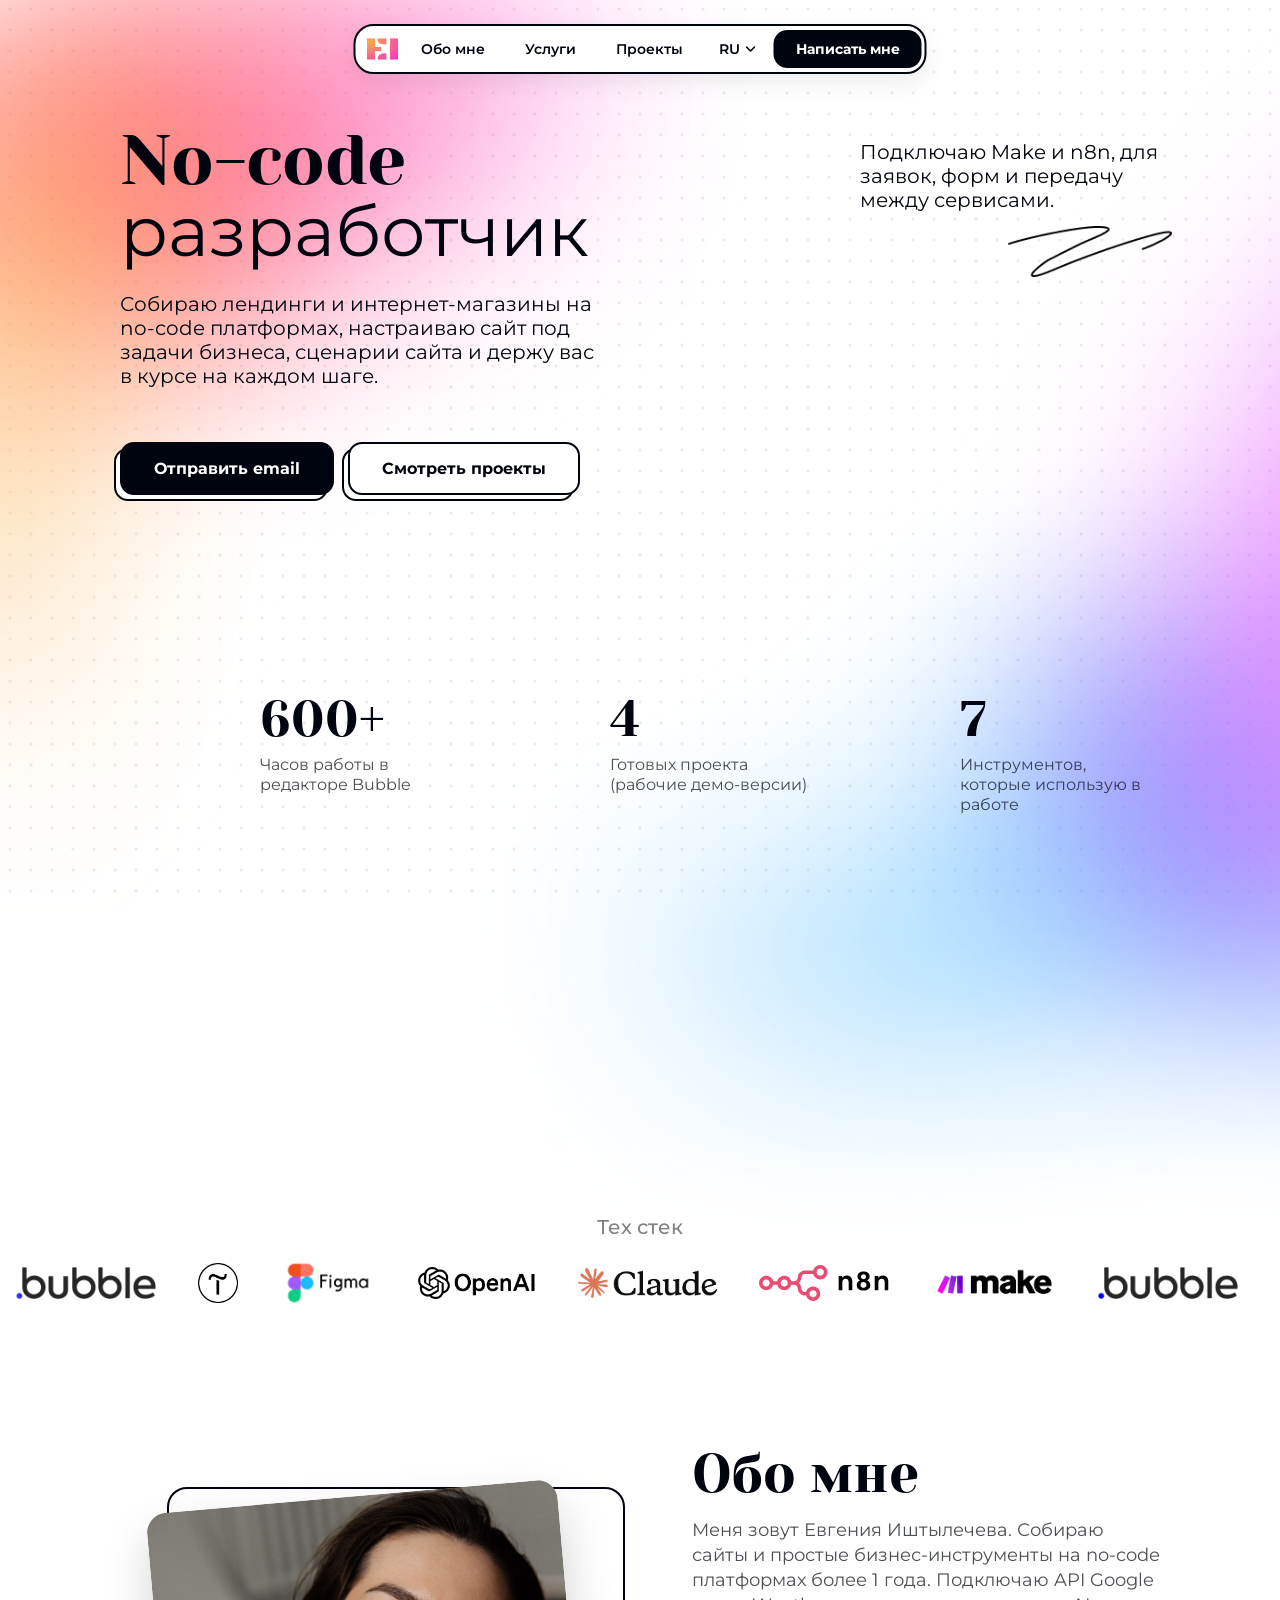
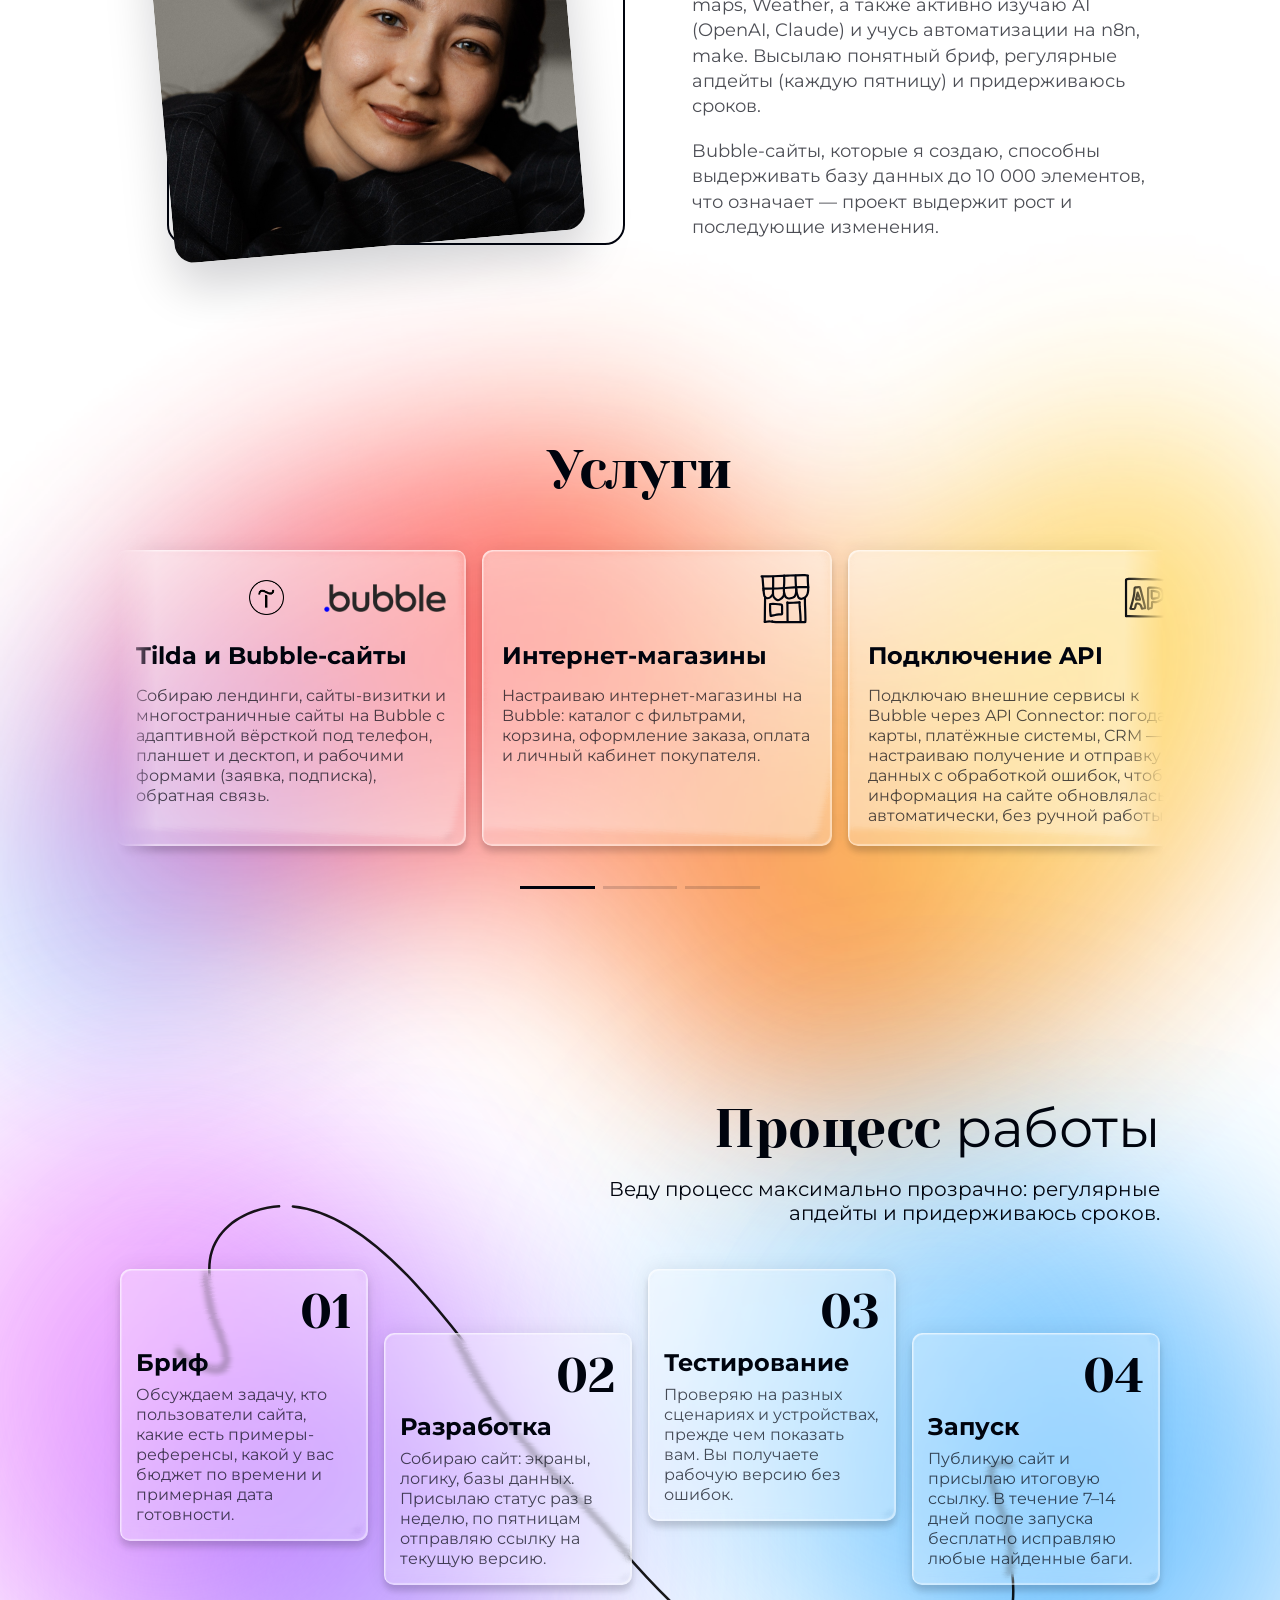
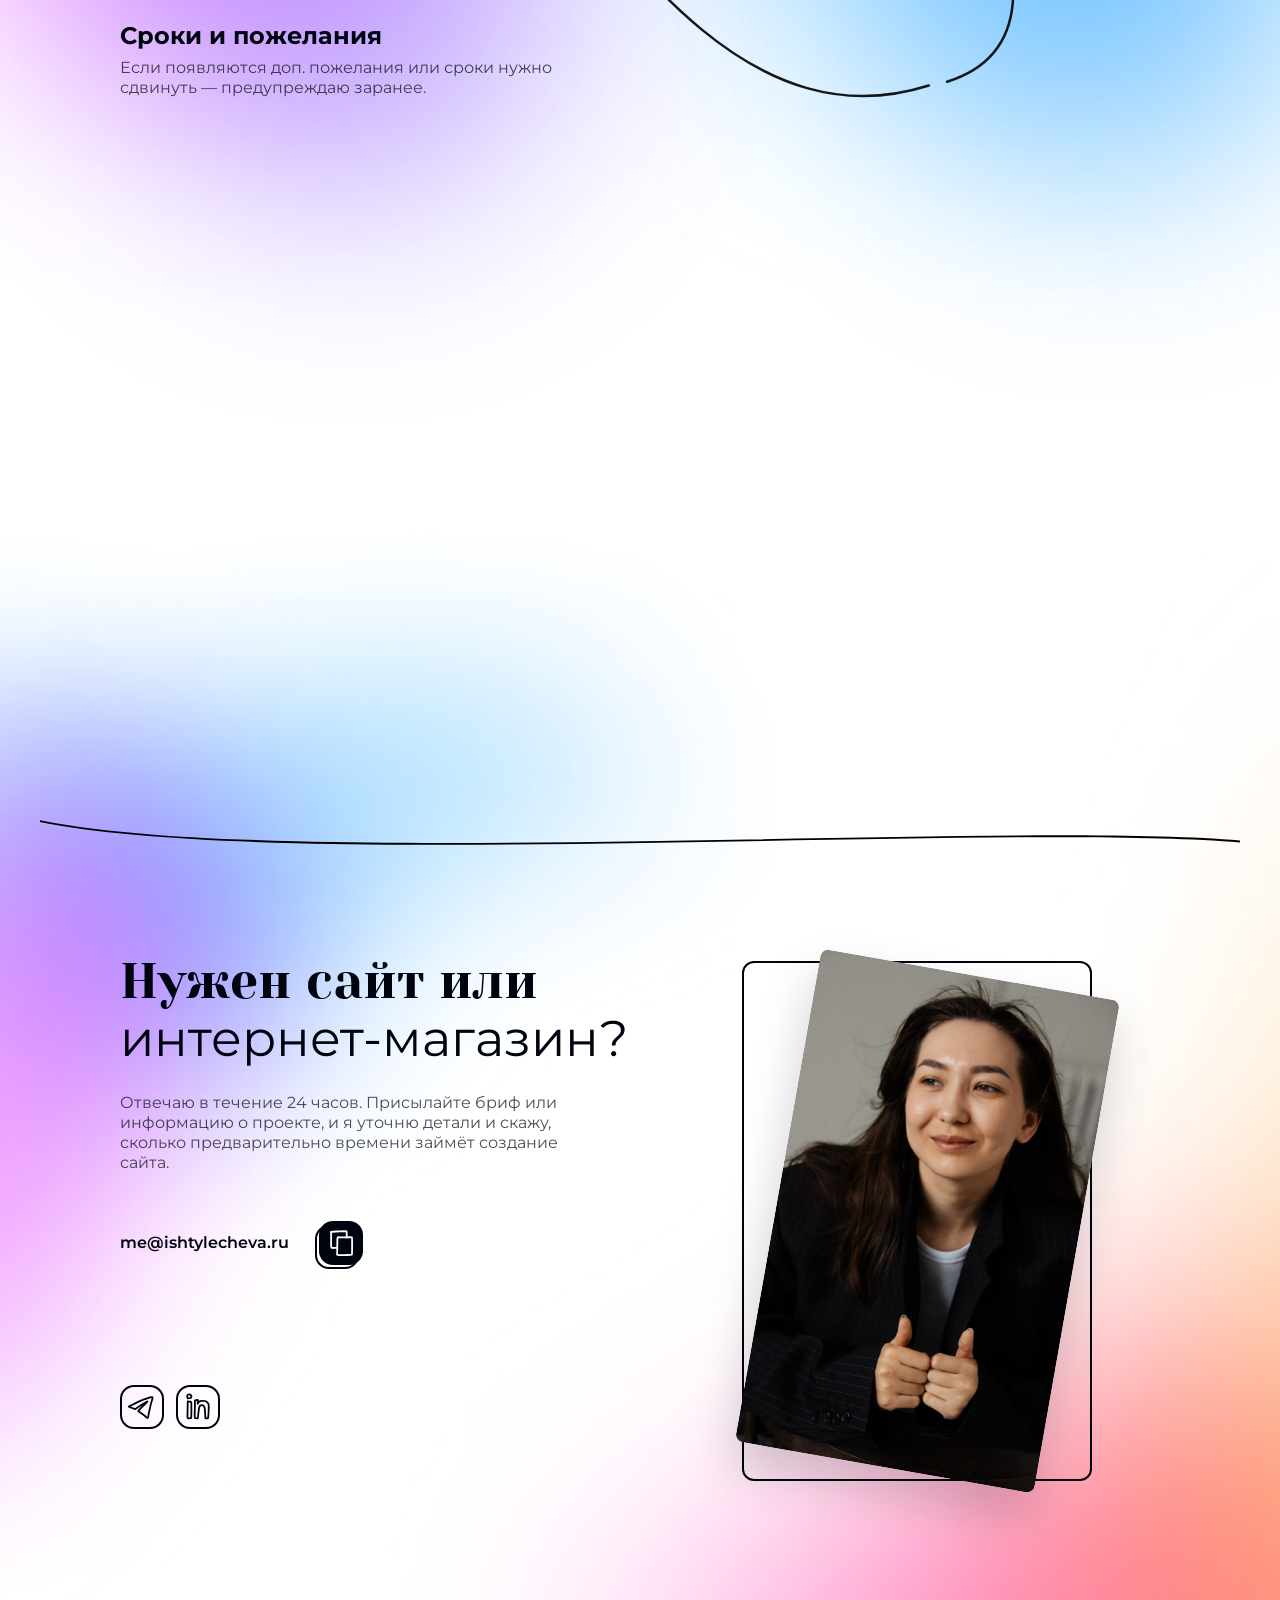
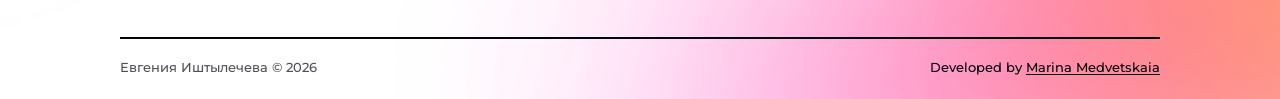
==== index.html @ 2e86b534 "Initial commit: no-code developer portfolio site Three-page static portfolio (RU/EN toggle) with pro" ====
<!DOCTYPE html>
<html lang="ru">
<head>
<meta charset="UTF-8">
<meta name="viewport" content="width=device-width, initial-scale=1.0">
<title>No-code Developer — Портфолио</title>
<link rel="preconnect" href="https://fonts.googleapis.com">
<link rel="preconnect" href="https://fonts.gstatic.com" crossorigin>
<link href="https://fonts.googleapis.com/css2?family=Yeseva+One&family=Montserrat:wght@400;500;600;700;800&display=swap" rel="stylesheet">
<link rel="icon" href="assets/favicon/favicon.ico" sizes="any">
<link rel="icon" type="image/png" sizes="32x32" href="assets/favicon/favicon-32x32.png">
<link rel="icon" type="image/png" sizes="16x16" href="assets/favicon/favicon-16x16.png">
<link rel="apple-touch-icon" href="assets/favicon/apple-touch-icon.png">
<link rel="manifest" href="assets/favicon/site.webmanifest">
<link rel="stylesheet" href="css/style.css?v=69">
</head>
<body>

<svg style="display:none" aria-hidden="true">
  <filter id="glass-distortion" x="0%" y="0%" width="100%" height="100%" filterUnits="objectBoundingBox">
    <feTurbulence type="fractalNoise" baseFrequency="0.001 0.005" numOctaves="1" seed="17" result="turbulence"/>
    <feComponentTransfer in="turbulence" result="mapped">
      <feFuncR type="gamma" amplitude="1" exponent="10" offset="0.5"/>
      <feFuncG type="gamma" amplitude="0" exponent="1" offset="0"/>
      <feFuncB type="gamma" amplitude="0" exponent="1" offset="0.5"/>
    </feComponentTransfer>
    <feGaussianBlur in="turbulence" stdDeviation="3" result="softMap"/>
    <feSpecularLighting in="softMap" surfaceScale="5" specularConstant="1" specularExponent="100" lighting-color="white" result="specLight">
      <fePointLight x="-200" y="-200" z="300"/>
    </feSpecularLighting>
    <feComposite in="specLight" operator="arithmetic" k1="0" k2="1" k3="1" k4="0" result="litImage"/>
    <feDisplacementMap in="SourceGraphic" in2="softMap" scale="100" xChannelSelector="R" yChannelSelector="G"/>
  </filter>
</svg>

<div class="site-dots" aria-hidden="true"></div>

<header class="site-header">
  <nav class="site-header__inner">
    <a href="index.html" class="site-header__logo" aria-label="На главную"></a>
    <a href="#about" class="site-header__link" data-en="About">Обо мне</a>
    <a href="#services" class="site-header__link" data-en="Services">Услуги</a>
    <a href="#cases" class="site-header__link" data-en="Projects">Проекты</a>
    <div class="site-header__lang">
      <button type="button" class="site-header__lang-btn" id="langToggle" aria-haspopup="true" aria-expanded="false">
        <span id="langCode">RU</span>
        <svg class="site-header__lang-arrow" width="10" height="6" viewBox="0 0 10 6" fill="none" xmlns="http://www.w3.org/2000/svg" aria-hidden="true">
          <path d="M1 1L5 5L9 1" stroke="currentColor" stroke-width="1.6" stroke-linecap="round" stroke-linejoin="round"/>
        </svg>
      </button>
      <div class="site-header__lang-menu" id="langMenu">
        <button type="button" class="site-header__lang-option is-active" data-lang="ru" data-code="RU">Русский</button>
        <button type="button" class="site-header__lang-option" data-lang="en" data-code="EN">English</button>
      </div>
    </div>
    <a href="#contacts" class="site-header__cta js-scroll-center" data-en="Contact Me">Написать мне</a>
  </nav>
</header>

<button type="button" class="mobile-menu-toggle" id="mobileMenuToggle" aria-label="Открыть меню" aria-expanded="false" aria-controls="mobileMenu">
  <span class="mobile-menu-toggle__icon" aria-hidden="true">
    <img src="assets/decor/icon-menu.svg" alt="" class="mobile-menu-toggle__icon-img mobile-menu-toggle__icon-img--menu">
    <img src="assets/decor/icon-close.svg" alt="" class="mobile-menu-toggle__icon-img mobile-menu-toggle__icon-img--close">
  </span>
</button>

<div class="mobile-menu" id="mobileMenu" aria-hidden="true">
  <div class="mobile-menu__inner">
    <a href="index.html" class="mobile-menu__logo" aria-label="На главную"></a>
    <nav class="mobile-menu__nav">
      <a href="#about" class="mobile-menu__link" data-en="About">Обо мне</a>
      <a href="#services" class="mobile-menu__link" data-en="Services">Услуги</a>
      <a href="#cases" class="mobile-menu__link" data-en="Projects">Проекты</a>
      <div class="mobile-menu__card">
        <div class="mobile-menu__card-bg" aria-hidden="true">
          <img src="assets/decor/gradient-hero-1.png" class="mobile-menu__card-gradient mobile-menu__card-gradient--top" alt="">
          <img src="assets/decor/gradient-hero-2.png" class="mobile-menu__card-gradient mobile-menu__card-gradient--bottom" alt="">
        </div>
        <p class="mobile-menu__card-title" data-en-html="Need a website?&lt;br&gt;&lt;span class='mobile-menu__card-title-accent'&gt;Write to me&lt;/span&gt;">Нужен сайт<br><span class="mobile-menu__card-title-accent">Напишите мне</span></p>
        <div class="mobile-menu__email-row">
          <a href="mailto:me@ishtylecheva.ru" class="cta__email-link">me@ishtylecheva.ru</a>
          <span class="copy3d">
            <button type="button" class="cta__copy-btn copy3d__btn" aria-label="Скопировать email" data-copy="me@ishtylecheva.ru">
              <span class="copy3d__back" aria-hidden="true"></span>
              <span class="copy3d__front">
                <svg class="copy3d__icon copy3d__icon--copy" width="30" height="30" viewBox="0 0 100 100" fill="none" xmlns="http://www.w3.org/2000/svg">
                  <path d="M41.499 31.2838C41.499 31.2756 41.499 31.2674 45.532 31.2591C49.5649 31.2507 57.6308 31.2425 64.5588 31.1558C71.4867 31.0691 77.0323 30.9041 80.2408 30.8867C85.2582 30.8595 86.2188 31.2352 86.606 31.3747C86.8009 31.445 86.9241 31.6597 86.9758 40.1591C87.0276 48.6585 86.9866 65.4733 86.9425 74.3123C86.8984 83.1514 86.8524 83.5052 86.7932 83.8944C86.5325 85.6102 86.2346 87.4548 86.1028 88.8065C86.0562 89.2848 85.7817 89.2955 81.5253 89.4634C77.2688 89.6312 68.9698 89.9442 62.6663 90.201C56.3629 90.4578 52.3064 90.6489 49.5526 90.6702C45.4686 90.7017 42.9947 90.278 41.067 90.0767C38.8379 89.844 37.8527 89.4089 37.396 89.2191C37.1825 89.1304 37.056 88.9533 37.0134 88.7111C36.9707 88.4688 37.0285 88.1402 37.2087 79.3329C37.3889 70.5256 37.6898 53.2496 37.873 44.2212C38.0563 35.1929 38.1128 34.9357 38.2114 34.5658C38.6683 32.8514 39.2193 31.7687 40.0701 31.1685C40.3372 31.0445 40.6265 30.9453 40.8776 30.866C41.1287 30.7866 41.3329 30.7301 41.5432 30.6719" stroke="currentColor" stroke-width="6" stroke-linecap="round" stroke-linejoin="round"/>
                  <path d="M68.9619 31.4095C68.9619 31.3949 68.9619 31.3803 68.9752 28.3157C68.9885 25.251 69.015 19.1367 68.989 15.7677C68.9596 11.959 68.7729 11.2705 68.591 10.8635C68.4985 10.6564 68.1628 10.6023 61.2946 10.775C54.4264 10.9476 40.9738 11.3881 33.3131 11.7379C25.6524 12.0878 24.1912 12.3337 22.8088 12.5249C18.0928 13.1773 16.2768 13.3919 16.0481 13.4509C15.8044 13.5138 16.5497 14.0997 16.8558 15.1847C17.0619 15.9152 17.2445 17.0429 17.2425 23.8708C17.2405 30.6988 17.0161 43.2009 16.9764 50.2848C16.9368 57.3688 17.0888 58.6556 17.2256 60.2315C17.5204 63.6298 17.6888 65.6925 18.0751 65.9629C18.7312 66.4222 20.6201 66.2582 23.6403 66.5668C25.4254 66.7493 27.7488 66.6731 30.0544 66.4983C32.3601 66.3236 34.5842 65.973 35.8275 65.7751C37.0708 65.5772 37.266 65.5428 37.467 65.5072" stroke="currentColor" stroke-width="6" stroke-linecap="round" stroke-linejoin="round"/>
                </svg>
                <svg class="copy3d__icon copy3d__icon--check" width="30" height="30" viewBox="0 0 100 100" fill="none" xmlns="http://www.w3.org/2000/svg">
                  <path d="M16.1719 49.6677C16.1719 49.646 16.4997 49.7395 17.9575 50.6841C21.2219 52.7992 24.3247 56.0129 26.8642 58.39C29.008 60.3967 31.5452 62.5879 34.3521 65.4886C37.166 68.3965 39.0213 70.1573 39.6679 70.6216C39.9458 70.8212 40.3242 70.5348 44.3039 65.7073C48.2836 60.8798 55.9049 51.4143 62.2121 44.1616C68.5193 36.9089 73.2814 32.1558 76.5132 28.8443C79.745 25.5329 81.302 23.807 82.7162 21.8091" stroke="currentColor" stroke-width="6" stroke-linecap="round" stroke-linejoin="round"/>
                </svg>
              </span>
            </button>
          </span>
        </div>
      </div>
    </nav>
    <div class="mobile-menu__lang">
      <button type="button" class="mobile-menu__lang-btn is-active" data-lang="ru" data-code="RU">RU</button>
      <button type="button" class="mobile-menu__lang-btn" data-lang="en" data-code="EN">EN</button>
    </div>
  </div>
</div>

<main>

<section class="hero">
  <div class="hero__blobs" aria-hidden="true">
    <img src="assets/decor/gradient-hero-2.png" class="hero__gradient hero__gradient--bl" alt="">
    <img src="assets/decor/gradient-hero-1.png" class="hero__gradient hero__gradient--br" alt="">
  </div>

  <div class="hero__inner">
    <div class="hero__row">

      <div class="hero__main">
        <h1 class="hero__title reveal" style="--d:0s" data-en-html="No-code &lt;span class='hero__title-accent'&gt;developer&lt;/span&gt;">No-code <span class="hero__title-accent">разработчик</span></h1>

        <p class="hero__subtitle reveal" style="--d:.12s" data-en="I build landing pages and online stores on no-code platforms, tailor the site to your business needs and site logic, and keep you updated every step of the way.">
          Собираю лендинги и интернет-магазины на no-code платформах, настраиваю сайт под задачи бизнеса, сценарии сайта и держу вас в курсе на каждом шаге.
        </p>

        <div class="hero__actions reveal" style="--d:.26s">
          <a href="mailto:me@ishtylecheva.ru" class="btn3d btn3d--primary">
            <span class="btn3d__back"></span>
            <span class="btn3d__front" data-en="Send Email">Отправить email</span>
          </a>
          <a href="#cases" class="btn3d btn3d--outline js-scroll-center">
            <span class="btn3d__back"></span>
            <span class="btn3d__front" data-en="View Projects">Смотреть проекты</span>
          </a>
        </div>
      </div>

      <div class="hero__side reveal" style="--d:.18s">
        <p class="hero__side-text" data-en="I connect Make and n8n for form submissions, requests, and data transfer between services.">Подключаю Make и n8n, для заявок, форм и передачу между сервисами.</p>
        <img src="assets/decor/line-hero.png" class="hero__side-line" alt="" aria-hidden="true">
      </div>

    </div>

    <div class="hero__stats">
      <div class="hero__stat reveal" style="--d:.38s">
        <span class="hero__stat-number">600+</span>
        <span class="hero__stat-label" data-en="Hours worked in the Bubble editor">Часов работы в редакторе Bubble</span>
      </div>
      <div class="hero__stat reveal" style="--d:.46s">
        <span class="hero__stat-number">4</span>
        <span class="hero__stat-label" data-en="Completed projects (working demo versions)">Готовых проекта (рабочие демо-версии)</span>
      </div>
      <div class="hero__stat reveal" style="--d:.54s">
        <span class="hero__stat-number">7</span>
        <span class="hero__stat-label" data-en="Tools I use in my work">Инструментов, которые использую в работе</span>
      </div>
    </div>
  </div>
</section>

<section class="tech-stack">
  <span class="tech-stack__kicker" data-en="Tech Stack">Тех стек</span>
  <div class="about__stack-viewport">
    <div class="about__stack-track">
      <div class="about__stack">
        <span class="stack-chip"><img src="assets/decor/logo-bubble.png" alt="Bubble" class="stack-chip__logo stack-chip__logo--bubble"></span>
        <span class="stack-chip"><img src="assets/decor/logo-tilda.png" alt="Tilda" class="stack-chip__logo stack-chip__logo--square"></span>
        <span class="stack-chip"><img src="assets/decor/logo-figma.png" alt="Figma" class="stack-chip__logo stack-chip__logo--figma"></span>
        <span class="stack-chip"><img src="assets/decor/logo-openai.png" alt="OpenAI" class="stack-chip__logo stack-chip__logo--openai"></span>
        <span class="stack-chip"><img src="assets/decor/logo-claude.png" alt="Claude" class="stack-chip__logo stack-chip__logo--claude"></span>
        <span class="stack-chip stack-chip--dark"><img src="assets/decor/logo-n8n.svg" alt="n8n" class="stack-chip__logo stack-chip__logo--n8n"></span>
        <span class="stack-chip"><img src="assets/decor/logo-make.png" alt="Make" class="stack-chip__logo"></span>
      </div>
      <div class="about__stack" aria-hidden="true">
        <span class="stack-chip"><img src="assets/decor/logo-bubble.png" alt="Bubble" class="stack-chip__logo stack-chip__logo--bubble"></span>
        <span class="stack-chip"><img src="assets/decor/logo-tilda.png" alt="Tilda" class="stack-chip__logo stack-chip__logo--square"></span>
        <span class="stack-chip"><img src="assets/decor/logo-figma.png" alt="Figma" class="stack-chip__logo stack-chip__logo--figma"></span>
        <span class="stack-chip"><img src="assets/decor/logo-openai.png" alt="OpenAI" class="stack-chip__logo stack-chip__logo--openai"></span>
        <span class="stack-chip"><img src="assets/decor/logo-claude.png" alt="Claude" class="stack-chip__logo stack-chip__logo--claude"></span>
        <span class="stack-chip stack-chip--dark"><img src="assets/decor/logo-n8n.svg" alt="n8n" class="stack-chip__logo stack-chip__logo--n8n"></span>
        <span class="stack-chip"><img src="assets/decor/logo-make.png" alt="Make" class="stack-chip__logo"></span>
      </div>
    </div>
  </div>
</section>

<section class="about" id="about">
  <div class="about__inner">
    <div class="about__photo-wrap">
      <div class="about__photo-card reveal" style="--d:0s" aria-hidden="true"></div>
      <div class="about__photo reveal" style="--d:.18s">
        <img src="assets/photos/photo-3.jpg" alt="Евгения Иштылечева">
      </div>
    </div>
    <div class="about__content reveal reveal--rise" style="--d:.12s">
      <h2 class="section-title" data-en="About Me">Обо мне</h2>
      <p class="about__text" data-en="My name is Evgeniya Ishtylecheva. I've been building websites and simple business tools on no-code platforms for over a year. I integrate Google Maps and Weather APIs, and I'm actively learning AI (OpenAI, Claude) and automation with n8n and Make. I send a clear brief, regular weekly updates (every Friday), and stick to deadlines.">
        Меня зовут Евгения Иштылечева. Собираю сайты и простые бизнес-инструменты на no-code платформах более 1 года. Подключаю API Google maps, Weather, а также активно изучаю AI (OpenAI, Claude) и учусь автоматизации на n8n, make. Высылаю понятный бриф, регулярные апдейты (каждую пятницу) и придерживаюсь сроков.
      </p>
      <p class="about__text" data-en="The Bubble sites I build can handle a database of up to 10,000 items, meaning your project can withstand growth and future changes.">
        Bubble-сайты, которые я создаю, способны выдерживать базу данных до 10 000 элементов, что означает — проект выдержит рост и последующие изменения.
      </p>
    </div>
  </div>
</section>

<section class="services" id="services">
  <div class="services__inner">
    <div class="services__bg" aria-hidden="true">
      <img src="assets/decor/gradient-services.png" alt="">
    </div>

    <h2 class="section-title reveal" style="--d:0s" data-en="Services">Услуги</h2>

    <div class="services__carousel">
      <div class="services__grid">
        <article class="service-card reveal" style="--d:0s">
          <div class="service-card__icons">
            <span class="service-card__icon" aria-hidden="true">
              <img src="assets/decor/logo-tilda.png" alt="" class="service-card__icon-img service-card__icon-img--tilda">
            </span>
            <span class="service-card__icon" aria-hidden="true">
              <img src="assets/decor/logo-bubble.png" alt="" class="service-card__icon-img">
            </span>
          </div>
          <h3 class="service-card__title" data-en="Tilda &amp; Bubble Websites">Tilda и Bubble-сайты</h3>
          <p class="service-card__text" data-en="I build landing pages, business card sites, and multi-page websites on Bubble with responsive design for mobile, tablet, and desktop, plus working forms (requests, subscriptions) and feedback.">Собираю лендинги, сайты-визитки и многостраничные сайты на Bubble с адаптивной вёрсткой под телефон, планшет и десктоп, и рабочими формами (заявка, подписка), обратная связь.</p>
        </article>

        <article class="service-card reveal" style="--d:.3s">
          <span class="service-card__icon service-card__icon--solo" aria-hidden="true">
            <svg width="55" height="55" viewBox="0 0 100 100" fill="none" xmlns="http://www.w3.org/2000/svg">
              <path d="M87.1242 50.4795C87.1242 50.4876 87.1242 50.4956 87.1303 52.6806C87.1364 54.8655 87.1486 59.2272 87.2092 62.026C87.2699 64.8247 87.3785 65.9285 87.5566 70.7598C87.7347 75.5911 87.979 84.1165 88.0765 88.7167C88.1828 93.7324 88.0152 94.3721 87.828 94.7022C87.7354 94.8653 87.442 94.848 78.5707 94.8796C69.6994 94.9111 52.2065 94.948 42.4391 94.8528C32.6717 94.7577 31.1601 94.5293 30.2256 94.3742C29.2911 94.2192 28.9796 94.1444 28.6963 94.0567C28.413 93.969 28.1673 93.8707 27.793 93.6657" stroke="currentColor" stroke-width="4" stroke-linecap="round" stroke-linejoin="round"/>
              <path d="M27.7918 93.9277C27.4981 93.9088 26.2722 93.7542 24.1457 93.6313C20.0955 93.3971 18.6126 93.7912 16.2701 94.2684C15.8048 94.3699 15.5705 94.4105 15.2633 94.4398C14.956 94.4692 14.5828 94.4862 14.168 94.4784" stroke="currentColor" stroke-width="4" stroke-linecap="round" stroke-linejoin="round"/>
              <path d="M14.168 94.4783C14.168 94.47 14.168 94.4616 14.239 88.0994C14.31 81.7372 14.452 69.0213 14.553 61.4718C14.6541 53.9224 14.71 51.9247 14.7675 49.8665" stroke="currentColor" stroke-width="4" stroke-linecap="round" stroke-linejoin="round"/>
              <path d="M8.30859 11.7485C8.32749 11.7485 8.34639 11.7485 11.3982 11.7288C14.4501 11.7091 20.5343 11.6696 29.2521 11.3521C37.9699 11.0346 49.1368 10.4402 59.9698 10.0466C70.8027 9.65298 80.9632 9.47819 86.3316 9.36592C91.9684 9.20918 91.3436 10.3134 92.5 10" stroke="currentColor" stroke-width="4" stroke-linecap="round" stroke-linejoin="round"/>
              <path d="M92.2894 10.7441C92.2894 10.7269 92.3078 14.353 92.4697 21.0718C92.544 24.1581 92.8813 26.5782 93.0127 29.1321C93.144 31.686 93.1304 34.2978 93.0661 36.1962C92.9643 39.2038 92.5121 41.335 91.9608 43.269C91.0879 46.3311 90.0884 47.4164 87.8897 49.7284C86.5583 51.1283 84.0295 51.7647 81.5965 52.2487C78.5334 52.858 77.2333 51.6473 76.2336 50.9227C74.8955 49.9527 74.3157 47.7648 73.1132 44.2044C72.6525 42.8406 72.1914 40.8923 71.7957 38.9964C71.4001 37.1005 71.143 35.2973 70.8621 31.1011C70.5812 26.9048 70.2841 20.3701 70.1548 16.5657C70.0256 12.7613 70.0731 11.8851 70.1119 11.3275C70.1507 10.7698 70.1793 10.5573 70.3502 10.4688" stroke="currentColor" stroke-width="4" stroke-linecap="round" stroke-linejoin="round"/>
              <path d="M71.4948 34.7715C71.4948 34.8366 71.4764 36.5012 71.1766 39.9332C70.6433 46.0371 69.2256 46.8154 68.5812 47.7399C67.4836 49.3149 63.502 50.7329 58.824 51.7424C56.3148 52.2838 54.9341 51.1672 52.9975 49.9063C51.7844 49.1163 50.3063 45.7682 49.1513 40.432C48.6746 38.2297 48.899 34.6058 48.9747 31.9089C49.0503 29.2121 49.3012 27.505 49.4347 24.0245C49.5681 20.544 49.5764 15.3418 49.3804 9.98193" stroke="currentColor" stroke-width="4" stroke-linecap="round" stroke-linejoin="round"/>
              <path d="M49.0288 42.0966C49.0271 43.2876 48.8553 46.1829 48.1139 47.5355C46.1037 51.2027 41.8487 53.5732 40.4983 54.2841C39.2583 54.9368 37.7196 54.79 36.1018 54.3453C33.8137 53.7165 31.3383 50.45 30.2683 48.9452C29.0386 47.216 28.9823 43.5046 29.0029 40.1405C29.0126 38.5531 29.2146 37.2128 29.298 33.3189C29.3813 29.4251 29.3894 23.0193 29.3842 19.1748C29.3791 15.3302 29.3604 14.2409 29.3254 13.5758C29.2904 12.9107 29.2396 12.7029 29.0566 12.2117" stroke="currentColor" stroke-width="4" stroke-linecap="round" stroke-linejoin="round"/>
              <path d="M28.6975 43.7252C28.6631 43.9858 26.918 46.7157 24.5543 49.3194C22.9311 51.1073 19.5243 51.4795 17.9282 51.2506C16.0242 50.9774 14.7184 49.1119 13.7014 47.773C13.3637 47.1084 13.0888 46.089 12.7331 43.8458C12.5266 42.3065 12.2673 39.9531 11.9219 37.0156" stroke="currentColor" stroke-width="4" stroke-linecap="round" stroke-linejoin="round"/>
              <path d="M11.9216 37.0157C11.9086 36.2636 11.5269 31.8894 11.1173 27.0618C10.9042 24.5509 10.6013 19.935 10.4003 17.3968C10.1435 14.5354 10.0081 13.9026 9.86104 13.3398C9.79178 13.0768 9.73343 12.8598 9.62109 12.5259" stroke="currentColor" stroke-width="4" stroke-linecap="round" stroke-linejoin="round"/>
              <path d="M11.4928 33.8698C11.4855 33.8698 11.4783 33.8698 16.0915 33.8824C20.7046 33.8951 29.9384 33.9203 37.304 33.6559C44.6697 33.3915 49.8875 32.8365 56.5731 32.3156C63.2586 31.7946 71.2538 31.3244 77.4914 31.1402C83.729 30.9559 87.9667 31.0718 90.3314 31.1205C92.6961 31.1692 93.0592 31.1472 93.2465 31.0632" stroke="currentColor" stroke-width="4" stroke-linecap="round" stroke-linejoin="round"/>
              <path d="M55.2734 58.7207C55.2734 58.7285 55.2734 58.7363 55.3133 64.087C55.3532 69.4377 55.4329 80.1312 55.4918 85.7874C55.5507 91.4435 55.5862 91.7384 55.6381 92.2857C55.6899 92.833 55.7568 93.6238 55.8831 94.5515" stroke="currentColor" stroke-width="4" stroke-linecap="round" stroke-linejoin="round"/>
              <path d="M55.4062 59.7025C55.4149 59.6939 55.4235 59.6853 57.1839 59.6766C58.9442 59.6678 62.4561 59.6592 66.1169 59.5503C69.7777 59.4414 73.4811 59.2324 77.2966 59.0171" stroke="currentColor" stroke-width="4" stroke-linecap="round" stroke-linejoin="round"/>
              <path d="M77.2969 59.0171C77.2969 59.2172 77.3163 61.3346 77.639 67.184C77.9422 71.019 78.5285 76.6136 78.85 81.4428C79.1715 86.2719 79.2104 90.1662 79.2505 94.1784" stroke="currentColor" stroke-width="4" stroke-linecap="round" stroke-linejoin="round"/>
              <path d="M23.8086 62.0951C23.8086 62.1757 23.8086 65.7794 23.8529 71.6085C23.8767 74.7417 24.0947 75.9673 24.2011 77.1294C24.396 79.2572 24.6189 81.6824 24.8346 83.252C24.9297 83.9444 28.5851 82.7857 32.8551 81.8359C34.8257 81.3976 36.7653 81.0973 39.7641 80.8139C44.1118 80.403 44.8881 80.8185 45.2784 80.4067C46.2817 79.348 45.4993 77.6941 45.5646 75.104C45.6236 72.7631 45.6215 68.3359 45.5734 65.9639C45.5253 63.5919 45.4022 63.4088 45.2125 63.2853C43.931 62.451 41.2079 62.601 38.7544 62.226C35.8934 61.7887 32.1452 61.373 29.0741 61.3379C27.302 61.4093 26.3428 61.4976 25.4288 61.743C25.2108 61.8267 24.998 61.9253 24.7088 62.0859" stroke="currentColor" stroke-width="4" stroke-linecap="round" stroke-linejoin="round"/>
            </svg>
          </span>
          <h3 class="service-card__title" data-en="Online Stores">Интернет‑магазины</h3>
          <p class="service-card__text" data-en="I set up online stores on Bubble: catalog with filters, cart, checkout, payment, and a customer account.">Настраиваю интернет-магазины на Bubble: каталог с фильтрами, корзина, оформление заказа, оплата и личный кабинет покупателя.</p>
        </article>

        <article class="service-card reveal" style="--d:.6s">
          <span class="service-card__icon service-card__icon--solo" aria-hidden="true">
            <svg width="55" height="55" viewBox="0 0 100 100" fill="none" xmlns="http://www.w3.org/2000/svg">
              <path d="M5.51953 18.0046C5.51953 18.0316 5.51953 18.0585 5.51953 26.1143C5.51953 34.17 5.51953 50.2538 5.51953 60.8513C5.51953 71.4487 5.51953 76.0724 5.51953 78.9535C5.51953 81.8345 5.51953 82.8328 5.51953 84.0046" stroke="currentColor" stroke-width="4" stroke-linecap="round" stroke-linejoin="round"/>
              <path d="M6.51953 84.0046C6.53617 84.0046 6.55281 84.0046 9.09497 84.0122C11.6371 84.0198 16.7043 84.0349 29.37 84.2265C42.0358 84.4181 62.1465 84.7856 73.9748 84.929C85.8031 85.0724 88.7396 84.9805 90.5462 84.9103C92.3529 84.8401 92.9408 84.7944 93.5195 84.1867" stroke="currentColor" stroke-width="4" stroke-linecap="round" stroke-linejoin="round"/>
              <path d="M94.5195 84.0046C94.5195 83.9721 94.5195 81.8467 94.7212 74.1186C94.9229 68.499 95.3262 59.4325 95.466 49.4957C95.6058 39.559 95.4697 29.0267 95.0831 18.0046" stroke="currentColor" stroke-width="4" stroke-linecap="round" stroke-linejoin="round"/>
              <path d="M93.5195 19.0046C93.4882 19.0046 93.4569 19.0046 90.2808 18.9003C87.1047 18.796 80.7849 18.5874 75.8569 18.2724C70.9289 17.9575 67.5843 17.5426 62.2947 17.228C57.0051 16.9134 49.8717 16.7116 41.9591 16.4883C34.0464 16.2649 25.5706 16.0261 20.0184 16.006C14.4662 15.9859 12.0945 16.1919 10.7642 16.3091C9.21718 16.4483 8.64805 16.5372 7.95506 16.6473C7.60781 16.6913 7.2695 16.7114 6.51953 16.7881" stroke="currentColor" stroke-width="4" stroke-linecap="round" stroke-linejoin="round"/>
              <path d="M21.1019 32.8235C21.1019 33.0161 21.0917 35.9076 20.348 43.2255C19.8844 47.7866 18.1577 53.9259 16.9423 58.6115C15.7269 63.2972 14.7971 66.3067 14.2741 67.9574C13.6852 69.8162 13.4843 70.2662 13.5245 70.6765C13.5756 71.198 17.7465 70.9621 19.7823 70.8789C22.3181 70.7752 22.7757 65.0485 23.2824 63.6187C23.7417 62.3229 24.1417 61.6427 24.3893 61.2994C24.9176 60.5668 24.1205 60.6886 28.5 61.2994C33.2169 61.9573 33.2443 67.1945 33.9142 68.7542C34.085 69.1517 34.2866 69.7373 34.5 70C34.7134 70.2627 34.9134 70.1927 35.0979 70.0856C35.9665 69.5811 38.9608 69.5169 39.8566 69.3434C40.0969 69.2969 40.3603 69.2878 40.478 69.162C40.5956 69.0362 40.5619 68.8084 39.0154 62.7762C37.4689 56.7439 34.4106 44.914 32.7793 38.6699C31.0675 32.118 30.8168 31.613 30.544 31.2553C30.4059 31.0744 30.1466 31.0063 29.9205 31.0047C28.9303 30.9978 27.8822 31.3621 24.3893 31.426C23.6218 31.4533 23.3632 31.4897 23.1033 31.5254C22.8435 31.5611 22.5903 31.595 21.9256 31.8075" stroke="currentColor" stroke-width="4" stroke-linecap="round" stroke-linejoin="round"/>
              <path d="M26.7182 41.2581C26.9012 42.4188 28.2418 45.4897 29.3903 48.4962C30.0231 50.1527 30.4269 51.5785 30.7566 52.5995C30.8929 53.0215 31.0068 53.4674 31.022 53.8319C31.0516 54.5426 28.2134 53.7468 24.468 54.0296C23.7834 54.0814 23.8637 53.4474 23.9209 53.0553C24.1607 51.4113 25.3063 47.9365 25.4646 45.7868C25.608 44.7032 26.5821 42.2156 26.6564 41.2017C26.6803 40.769 26.6148 41.8287 26.6545 41.2016" stroke="currentColor" stroke-width="4" stroke-linecap="round" stroke-linejoin="round"/>
              <path d="M45.6765 32.7516C45.6765 32.7925 45.6765 32.8334 45.6656 37.0479C45.6548 41.2624 45.6332 49.6491 45.5971 55.7164C45.5609 61.7837 45.5109 65.2773 45.5208 67.464C45.5307 69.6507 45.6021 70.4245 45.7451 70.7708C45.8881 71.1171 46.1006 71.0124 46.2877 70.8777C47.0282 70.3447 48.141 69.8294 50.2224 69.5108C51.0004 69.3917 51.5439 69.393 51.9426 69.2488C53.0149 68.8608 52.6536 62.5592 52.8851 58.8189C52.9081 58.4463 52.9898 58.203 53.1223 58.0552C53.7122 57.397 55.2158 58.2249 60.0701 58.3722C63.5181 58.4769 67.4266 55.8698 69.6074 54.354C70.2643 53.8974 70.759 53.4968 71.2331 52.9963C71.6523 52.5538 72.003 51.3009 72.388 49.2281C72.8224 46.8888 72.7821 43.6041 72 41C71.0042 37.6844 69.7954 35.9495 69 35C67.6154 33.3471 63.5367 32.5338 60.4753 32.2738C57.8557 32.1522 53.0715 32.0515 50.4958 32.0172C47.9202 31.9829 47.6979 32.0182 47.1347 32.129" stroke="currentColor" stroke-width="4" stroke-linecap="round" stroke-linejoin="round"/>
              <path d="M52.212 39.0661C52.212 39.0806 52.212 39.0951 52.212 41.1964C52.212 43.2976 52.212 47.4852 52.305 49.6738C52.398 51.8624 52.5839 51.9252 53.1602 51.9575C55.9166 52.1122 57.1866 51.827 59.9355 51.3848C62.3542 50.9957 63.8944 50.3395 64.2494 50.085C65.3281 49.3116 65.8668 47.369 65.9951 44.5674C66.0763 42.7939 65.136 41.2456 64.1416 40.2999C62.7332 38.9604 60.6179 39.0591 57.3542 38.3574C56.451 38.194 55.9641 38.1374 55.0523 38.093C54.3631 38.0763 53.2144 38.0716 52 38" stroke="currentColor" stroke-width="4" stroke-linecap="round" stroke-linejoin="round"/>
              <path d="M78.5479 33.0046C78.556 33.0046 78.5641 33.0046 78.5671 37.9414C78.5701 42.8782 78.5677 52.7517 78.5617 58.0909C78.5556 63.4301 78.5459 63.9358 78.5311 65.1179C78.5163 66.3 78.4967 68.1433 78.6066 69.098C78.7165 70.0528 78.9566 70.0633 79.6629 69.9632C82.9569 69.4968 83.7679 69.301 84.4103 69.108C84.6958 69.0222 84.696 68.54 84.8633 64.3842C85.0307 60.2284 85.3134 52.306 85.4375 46.716C85.5615 41.126 85.5183 38.1084 85.4791 36.4358C85.4342 34.5262 85.3066 34.0841 85.0962 33.7259C84.7235 33.4566 84.2554 33.2976 83.2321 33.1943C82.4436 33.1357 81.1085 33.0646 79.9345 33.0146" stroke="currentColor" stroke-width="4" stroke-linecap="round" stroke-linejoin="round"/>
            </svg>
          </span>
          <h3 class="service-card__title" data-en="API Integration">Подключение API</h3>
          <p class="service-card__text" data-en="I connect external services to Bubble via the API Connector — weather, maps, payment systems, CRM — setting up data retrieval and submission with error handling, so information on the site updates automatically without manual work.">Подключаю внешние сервисы к Bubble через API Connector: погода, карты, платёжные системы, CRM — настраиваю получение и отправку данных с обработкой ошибок, чтобы информация на сайте обновлялась автоматически, без ручной работы.</p>
        </article>

        <article class="service-card service-card--dark reveal" style="--d:.9s">
          <div class="service-card__icons">
            <span class="service-card__icon" aria-hidden="true">
              <img src="assets/decor/logo-make-white.svg" alt="" class="service-card__icon-img">
            </span>
            <span class="service-card__icon" aria-hidden="true">
              <img src="assets/decor/logo-n8n-white.svg" alt="" class="service-card__icon-img">
            </span>
          </div>
          <h3 class="service-card__title" data-en="Process Automation">Автоматизация процессов</h3>
          <p class="service-card__text" data-en="I connect services via Make and n8n: setting up automations, linking site requests to Telegram or a CRM, and passing form data into Google Sheets.">Связываю сервисы через Make и n8n: настраиваю автоматизацию, заявки с сайта связываю с Telegram или CRM, данные из форм передаю в Google Таблицы.</p>
        </article>
      </div>
    </div>

    <div class="services__nav">
      <div class="services__dots"></div>
    </div>
  </div>
</section>

<!-- certificates section temporarily hidden until a new certificate is added
<section class="certificates" id="certificates">
  <div class="certificates__inner">
    <h2 class="section-title reveal" style="--d:0s" data-en="Certificates">Сертификаты</h2>
    <p class="certificates__subtitle reveal" style="--d:.1s" data-en="I take courses and update my skills regularly — every new certificate is applied to a project right away.">Прохожу курсы и обновляю навыки, каждый новый сертификат сразу применяю в проекте.</p>

    <div class="cert-card reveal" style="--d:.2s">
      <div class="cert-card__content">
        <h3 class="cert-card__title">Bubble</h3>
        <p class="cert-card__text" data-en="Completed the &quot;No-Code from Scratch&quot; mentorship program (76 academic hours) and passed the final exam.">Прошла менторскую программу «No-Code from Scratch» объёмом 76 академических часов и успешно сдала итоговый экзамен.</p>
        <div class="cert-card__footer">
          <span class="cert-card__issuer">
            <img src="assets/decor/logo-structurale.svg" class="cert-card__issuer-logo" alt="Structurale Institute">
          </span>
          <span>2026</span>
        </div>
      </div>
      <div class="cert-card__image">
        <img src="assets/photos/certificate-bubble.png" alt="Сертификат Bubble, Structurale Institute">
      </div>
    </div>
  </div>
</section>
-->


<section class="process" id="process">
  <div class="process__bg" aria-hidden="true">
    <span></span><span></span><span></span><span></span>
  </div>
  <div class="process__inner">
    <div class="process__header">
      <h2 class="section-title reveal" style="--d:0s" data-en-html="Work &lt;span class='section-title--accent'&gt;Process&lt;/span&gt;">Процесс <span class="section-title--accent">работы</span></h2>
      <p class="process__subtitle reveal" style="--d:.1s" data-en="I keep the process fully transparent: regular updates and strict deadlines.">Веду процесс максимально прозрачно: регулярные апдейты и придерживаюсь сроков.</p>
    </div>

    <div class="process__grid-wrap">
      <img src="assets/decor/line-process.svg" class="process__line" alt="" aria-hidden="true">
      <div class="process__grid">
      <article class="process-card reveal reveal--rise" style="--d:.2s">
        <span class="process-card__number">01</span>
        <h3 class="process-card__title" data-en="Brief">Бриф</h3>
        <p class="process-card__text" data-en="We discuss the task, who the site's users are, any reference examples, your time budget, and an approximate completion date.">Обсуждаем задачу, кто пользователи сайта, какие есть примеры-референсы, какой у вас бюджет по времени и примерная дата готовности.</p>
      </article>

      <article class="process-card reveal reveal--rise" style="--d:.5s">
        <span class="process-card__number">02</span>
        <h3 class="process-card__title" data-en="Development">Разработка</h3>
        <p class="process-card__text" data-en="I build the site: screens, logic, databases. I send a status update once a week, with a link to the current version every Friday.">Собираю сайт: экраны, логику, базы данных. Присылаю статус раз в неделю, по пятницам отправляю ссылку на текущую версию.</p>
      </article>

      <article class="process-card reveal reveal--rise" style="--d:.8s">
        <span class="process-card__number">03</span>
        <h3 class="process-card__title" data-en="Testing">Тестирование</h3>
        <p class="process-card__text" data-en="I test across different scenarios and devices before showing it to you. You receive a working version free of errors.">Проверяю на разных сценариях и устройствах, прежде чем показать вам. Вы получаете рабочую версию без ошибок.</p>
      </article>

      <article class="process-card reveal reveal--rise" style="--d:1.1s">
        <span class="process-card__number">04</span>
        <h3 class="process-card__title" data-en="Launch">Запуск</h3>
        <p class="process-card__text" data-en="I publish the site and send the final link. For 7–14 days after launch, I fix any bugs found free of charge.">Публикую сайт и присылаю итоговую ссылку. В течение 7–14 дней после запуска бесплатно исправляю любые найденные баги.</p>
      </article>
      </div>
    </div>

    <div class="process__note reveal" style="--d:1.3s">
      <h3 class="process__note-title" data-en="Timeline &amp; Requests">Сроки и пожелания</h3>
      <p class="process__note-text" data-en="If additional requests come up or deadlines need to shift, I'll let you know in advance.">Если появляются доп. пожелания или сроки нужно сдвинуть — предупреждаю заранее.</p>
    </div>
  </div>
</section>

<section class="projects" id="cases">
  <div class="projects__inner">
    <div class="projects__visual reveal" style="--d:0s">
      <div class="projects__cards" id="projectsCards">
        <div class="projects__card projects__card--0" data-i="0">
          <a class="projects__card-surface" href="project-2.html">
            <span class="projects__card-tags">
              <span class="project-tag">Bubble</span>
              <span class="project-tag">E-commerce</span>
              <span class="project-tag">Google Maps API</span>
            </span>
            <span class="projects__card-label">Smorodina</span>
          </a>
        </div>
        <div class="projects__card projects__card--1" data-i="1">
          <a class="projects__card-surface" href="project-1.html">
            <span class="projects__card-tags">
              <span class="project-tag">Bubble</span>
              <span class="project-tag">Coinbase API</span>
            </span>
            <span class="projects__card-label">CoinConvert</span>
          </a>
        </div>
        <div class="projects__card projects__card--2" data-i="2">
          <div class="projects__card-surface">
            <img src="assets/decor/logo-n8n.svg" alt="n8n" class="projects__card-logo">
            <span class="projects__card-num" data-en="Project in progress">Проект в процессе</span>
            <span class="projects__card-label" data-en="Automation via n8n">Автоматизация через n8n</span>
          </div>
        </div>
      </div>

      <div class="projects__progress" id="projectsProgress">
        <button type="button" class="projects__seg" data-i="0" aria-label="Кейс 01"></button>
        <button type="button" class="projects__seg" data-i="1" aria-label="Кейс 02"></button>
        <button type="button" class="projects__seg" data-i="2" aria-label="Кейс 03"></button>
      </div>
    </div>

    <div class="projects__content reveal" style="--d:.14s">
      <h2 class="section-title" data-en-html="My&lt;br class='projects__title-break'&gt; &lt;span class='section-title--accent'&gt;Projects&lt;/span&gt;">Мои<br class="projects__title-break"> <span class="section-title--accent">проекты</span></h2>
      <p class="projects__text projects__text--desktop" data-en="Scroll with your mouse wheel or use the dots below to browse the case studies.">Листайте колесом мыши или точками снизу, чтобы посмотреть кейсы.</p>
      <p class="projects__text projects__text--mobile" data-en="Swipe the cards or tap the line below to browse the case studies.">Свайпайте карточки в стороны или нажимайте на линию снизу, чтобы посмотреть кейсы.</p>
    </div>
  </div>
</section>

<section class="cta" id="contacts">
  <picture>
    <source media="(max-width: 639px)" srcset="assets/decor/line-footer-mobile.svg">
    <img src="assets/decor/line-footer.svg" class="cta__line" alt="" aria-hidden="true">
  </picture>
  <div class="cta__bg" aria-hidden="true">
    <img src="assets/decor/gradient-hero-2.png" class="cta__gradient cta__gradient--top" alt="">
    <div class="cta__gradient-bottom-wrap">
      <img src="assets/decor/gradient-hero-1.png" class="cta__gradient cta__gradient--bottom" alt="">
    </div>
  </div>

  <div class="cta__inner">
    <div class="cta__content reveal" style="--d:0s">
      <h2 class="cta__title" data-en-html="Need a website or &lt;span class='section-title--accent'&gt;online store?&lt;/span&gt;">Нужен сайт или <span class="section-title--accent">интернет‑магазин?</span></h2>
      <p class="cta__text" data-en="I respond within 24 hours. Send me your brief or project details, and I'll clarify the specifics and give you an estimate of how long the site will take to build.">Отвечаю в течение 24 часов. Присылайте бриф или информацию о проекте, и я уточню детали и скажу, сколько предварительно времени займёт создание сайта.</p>
      <div class="cta__actions">
        <a href="mailto:me@ishtylecheva.ru" class="btn3d btn3d--primary cta__btn">
          <span class="btn3d__back"></span>
          <span class="btn3d__front" data-en="Send Email">Отправить email</span>
        </a>
        <div class="cta__email-row">
          <a href="mailto:me@ishtylecheva.ru" class="cta__email-link">me@ishtylecheva.ru</a>
          <span class="copy3d">
            <button type="button" class="cta__copy-btn copy3d__btn" aria-label="Скопировать email" data-copy="me@ishtylecheva.ru">
              <span class="copy3d__back" aria-hidden="true"></span>
              <span class="copy3d__front">
                <svg class="copy3d__icon copy3d__icon--copy" width="30" height="30" viewBox="0 0 100 100" fill="none" xmlns="http://www.w3.org/2000/svg">
                  <path d="M41.499 31.2838C41.499 31.2756 41.499 31.2674 45.532 31.2591C49.5649 31.2507 57.6308 31.2425 64.5588 31.1558C71.4867 31.0691 77.0323 30.9041 80.2408 30.8867C85.2582 30.8595 86.2188 31.2352 86.606 31.3747C86.8009 31.445 86.9241 31.6597 86.9758 40.1591C87.0276 48.6585 86.9866 65.4733 86.9425 74.3123C86.8984 83.1514 86.8524 83.5052 86.7932 83.8944C86.5325 85.6102 86.2346 87.4548 86.1028 88.8065C86.0562 89.2848 85.7817 89.2955 81.5253 89.4634C77.2688 89.6312 68.9698 89.9442 62.6663 90.201C56.3629 90.4578 52.3064 90.6489 49.5526 90.6702C45.4686 90.7017 42.9947 90.278 41.067 90.0767C38.8379 89.844 37.8527 89.4089 37.396 89.2191C37.1825 89.1304 37.056 88.9533 37.0134 88.7111C36.9707 88.4688 37.0285 88.1402 37.2087 79.3329C37.3889 70.5256 37.6898 53.2496 37.873 44.2212C38.0563 35.1929 38.1128 34.9357 38.2114 34.5658C38.6683 32.8514 39.2193 31.7687 40.0701 31.1685C40.3372 31.0445 40.6265 30.9453 40.8776 30.866C41.1287 30.7866 41.3329 30.7301 41.5432 30.6719" stroke="currentColor" stroke-width="6" stroke-linecap="round" stroke-linejoin="round"/>
                  <path d="M68.9619 31.4095C68.9619 31.3949 68.9619 31.3803 68.9752 28.3157C68.9885 25.251 69.015 19.1367 68.989 15.7677C68.9596 11.959 68.7729 11.2705 68.591 10.8635C68.4985 10.6564 68.1628 10.6023 61.2946 10.775C54.4264 10.9476 40.9738 11.3881 33.3131 11.7379C25.6524 12.0878 24.1912 12.3337 22.8088 12.5249C18.0928 13.1773 16.2768 13.3919 16.0481 13.4509C15.8044 13.5138 16.5497 14.0997 16.8558 15.1847C17.0619 15.9152 17.2445 17.0429 17.2425 23.8708C17.2405 30.6988 17.0161 43.2009 16.9764 50.2848C16.9368 57.3688 17.0888 58.6556 17.2256 60.2315C17.5204 63.6298 17.6888 65.6925 18.0751 65.9629C18.7312 66.4222 20.6201 66.2582 23.6403 66.5668C25.4254 66.7493 27.7488 66.6731 30.0544 66.4983C32.3601 66.3236 34.5842 65.973 35.8275 65.7751C37.0708 65.5772 37.266 65.5428 37.467 65.5072" stroke="currentColor" stroke-width="6" stroke-linecap="round" stroke-linejoin="round"/>
                </svg>
                <svg class="copy3d__icon copy3d__icon--check" width="30" height="30" viewBox="0 0 100 100" fill="none" xmlns="http://www.w3.org/2000/svg">
                  <path d="M16.1719 49.6677C16.1719 49.646 16.4997 49.7395 17.9575 50.6841C21.2219 52.7992 24.3247 56.0129 26.8642 58.39C29.008 60.3967 31.5452 62.5879 34.3521 65.4886C37.166 68.3965 39.0213 70.1573 39.6679 70.6216C39.9458 70.8212 40.3242 70.5348 44.3039 65.7073C48.2836 60.8798 55.9049 51.4143 62.2121 44.1616C68.5193 36.9089 73.2814 32.1558 76.5132 28.8443C79.745 25.5329 81.302 23.807 82.7162 21.8091" stroke="currentColor" stroke-width="6" stroke-linecap="round" stroke-linejoin="round"/>
                </svg>
              </span>
            </button>
          </span>
        </div>
      </div>
      <div class="cta__socials">
        <a href="https://t.me/e_ishty" target="_blank" rel="noopener" class="social-circle" aria-label="Telegram">
          <svg width="30" height="30" viewBox="0 0 100 100" fill="none" xmlns="http://www.w3.org/2000/svg">
            <path d="M16.5216 43.4109L12 45.5C12 45.5 6.85486 47.5024 6.0013 48.5C5.83851 48.6903 5.77318 49.1016 6.01274 49.2204C7.06854 49.7443 19.5 54.1156 20.5 54.5578C21.5 55 27.9867 56.9551 28.5421 56.5273C29.1549 56.0552 30.0319 55.3158 31.1139 54.5578C32.9751 53.254 35.2906 51.488 37.3722 50.294C38.5993 49.5902 42.5143 46.7644 47.3735 43.4272C49.7276 41.8104 51.7412 40.2707 59.0832 36.4357C63.7647 33.9904 68.932 30.2148 68.296 31.6567C68.141 32.008 67.0496 33.4904 64.1078 36.2874C61.7551 38.5245 59.7228 40.308 55.7787 44.2078C52.4331 47.5158 46.5813 53.4256 43.1003 56.8031C38.655 61.1163 37.194 62.401 37.4454 62.9778C37.6955 63.5515 38.1271 64.0609 38.6141 64.4672C39.8799 65.5231 42.2354 67.011 47.4879 71.0933C50.0005 73.0461 53.4857 75.0572 56.9603 77.5843C61.2988 80.7398 67.0774 88.5544 69.3275 86.3745C69.7598 85.9557 70.2721 84.555 70.8839 81.0934C71.308 78.6935 71.8492 75.0459 73.4576 67.2806C75.0661 59.5153 77.663 47.9818 79.5525 40.4572C81.442 32.9327 82.5333 29.4994 83.4272 27.2262C84.7786 23.7898 85.3901 21.7206 85.2444 20.058C85.1209 18.6493 84.9774 17.3166 84.2465 17.1196C83.6153 16.9495 80.8671 17.2582 77.0911 17.992C75.0354 18.3916 69.5994 20.103 62.4611 22.7161C59.6253 23.7542 56.9587 24.4739 53.5052 25.9203C50.25 27.2835 47.1516 28.6188 42.7377 30.4073C38.6488 32.0641 34.1258 34.4465 29.0722 36.9781C22.9565 40.0417 19.0512 42.2422 16.5216 43.4109Z" stroke="currentColor" stroke-width="6" stroke-linecap="round" stroke-linejoin="round"/>
          </svg>
        </a>
        <a href="https://www.linkedin.com/in/evgenia-ishtylecheva-2a24bb366/" target="_blank" rel="noopener" class="social-circle" aria-label="LinkedIn">
          <svg width="30" height="30" viewBox="0 0 100 100" fill="none" xmlns="http://www.w3.org/2000/svg">
            <path d="M15.7689 31.7464C15.7689 31.7639 15.7689 31.7813 15.613 39.8722C15.4571 47.963 15.1453 64.1266 15.0242 73.2182C14.9032 82.3097 14.9822 83.8395 15.0433 84.7464C15.1044 85.6534 15.1452 85.8912 15.4095 86.1981C16.0722 86.9675 16.8481 87.4321 17.2909 87.7078C19.3132 88.9666 23.8749 86.9455 26.2312 86.9053C26.7007 86.8973 27.0093 87.0489 27.1952 86.9663C27.3811 86.8837 27.4335 86.611 27.5656 82.5125C27.6978 78.414 27.908 70.498 27.952 62.271C27.9959 54.044 27.8671 45.7458 27.8171 40.5041C27.767 35.2625 27.7997 33.3288 26.1062 32.3206C20.9922 31.2884 17.1949 31.2213 16.5927 31.1547C16.2638 31.1306 15.8873 31.1259 15.5166 31.1201" stroke="currentColor" stroke-width="6" stroke-linecap="round" stroke-linejoin="round"/>
            <path d="M15.3985 21.1183C17.911 21.1378 23.5035 21.015 25.8421 19.9132C26.5558 19.577 26.8963 19.0471 27.2861 18.1826C28.5146 15.4587 27.7928 12.7837 27.2567 11.5619C26.6727 10.2312 25.4289 9.56846 23.5214 8.63338C21.3164 7.55249 17.3098 8.40724 15.7055 9.11092C14.5745 9.60703 14.3472 11.0439 14.0613 13.0498C13.6344 16.0441 14.6796 17.7353 15.1356 18.6256C15.2651 18.8268 15.4138 19.0155 15.5651 19.2052C15.7164 19.3948 15.8657 19.5796 16.3177 19.9569" stroke="currentColor" stroke-width="6" stroke-linecap="round" stroke-linejoin="round"/>
            <path d="M39.7553 28.5648C39.7553 28.5734 39.7553 28.5819 39.7553 33.102C39.7553 37.622 39.7553 46.6533 39.5723 54.6132C39.3894 62.5731 39.0235 69.1881 38.9683 74.3888C38.9131 79.5895 39.1797 83.1754 39.4315 85.0765C39.6834 86.9776 39.9125 87.0852 40.452 87.1507C43.2002 87.4842 45.2491 87.6122 48.0795 87.7245C48.6487 87.747 48.8861 87.7856 49.0729 87.7068C49.2598 87.628 49.3889 87.4293 50.0292 82.088C50.6695 76.7467 51.817 66.2686 52.6654 59.9078C53.7756 51.5841 54.6673 49.357 54.906 48.7962C55.4095 47.6135 56.5467 46.4295 58.027 45.2048C60.1388 43.4576 63.051 43.6103 64.7295 43.9147C67.5971 44.4346 70.6154 48.4115 71.516 50.8075C72.1131 52.3961 72.6838 55.4612 73.2183 61.9615C73.7527 68.4619 74.0669 78.3573 74.3038 83.3632C74.5408 88.3692 74.6908 88.1858 75.6337 88.0882C80.3023 87.6046 81.6957 88.0497 83.0565 87.7388C83.6072 87.613 83.5485 86.8025 83.8479 84.1611C84.1473 81.5197 84.7232 76.8805 85.1544 69.8965C85.5856 62.9124 85.8546 53.7241 85.9496 48.7744C86.0528 43.393 85.4392 41.6519 84.6669 39.4272C83.853 37.0826 82.3022 35.4469 79.4686 33.1154C77.6967 31.6574 75.5222 30.7725 73.7752 30.0662C72.4223 29.5191 68.5608 29.4705 63.531 29.3782C59.6464 29.3069 56.3794 30.6175 54.8837 31.6247C51.3944 33.9745 50.0841 37.5311 49.2139 39.3617C49.0919 39.6184 48.9587 39.829 48.8716 39.1485C48.2999 34.6822 49.3523 32.7748 49.4712 31.0693C49.6388 28.6634 49.5796 26.8371 49.5316 26.4593C49.4256 25.6255 47.2027 26.5598 44.5063 26.8138C42.7393 26.9998 41.4705 27.277 40.819 27.4853C40.5198 27.5834 40.2846 27.6659 39.978 27.8102" stroke="currentColor" stroke-width="6" stroke-linecap="round" stroke-linejoin="round"/>
          </svg>
        </a>
      </div>
    </div>
    <div class="cta__photo-wrap">
      <div class="cta__photo-card reveal" style="--d:0s" aria-hidden="true"></div>
      <div class="cta__photo reveal" style="--d:.18s">
        <img src="assets/photos/photo-1-web.jpg" alt="Евгения Иштылечева">
      </div>
    </div>
  </div>

  <footer class="site-footer">
    <div class="site-footer__inner">
      <p class="site-footer__text reveal" style="--d:0s"><span data-en="Evgeniya Ishtylecheva © ">Евгения Иштылечева © </span><span id="footerYear"></span></p>
      <p class="site-footer__text site-footer__credit reveal" style="--d:.1s">
        Developed by
        <a href="https://marina-ux.netlify.app/" target="_blank" rel="noopener" class="site-footer__link">Marina Medvetskaia</a>
      </p>
    </div>
  </footer>
</section>

</main>

<script>
document.getElementById('footerYear').textContent = new Date().getFullYear();

(function () {
  var toggle = document.getElementById('langToggle');
  var menu = document.getElementById('langMenu');
  var code = document.getElementById('langCode');
  if (!toggle || !menu) return;

  function closeMenu() {
    menu.classList.remove('is-open');
    toggle.setAttribute('aria-expanded', 'false');
  }

  toggle.addEventListener('click', function (e) {
    e.stopPropagation();
    var isOpen = menu.classList.toggle('is-open');
    toggle.setAttribute('aria-expanded', isOpen ? 'true' : 'false');
  });

  menu.querySelectorAll('.site-header__lang-option').forEach(function (option) {
    option.addEventListener('click', function () {
      menu.querySelectorAll('.site-header__lang-option').forEach(function (o) {
        o.classList.remove('is-active');
      });
      option.classList.add('is-active');
      code.textContent = option.getAttribute('data-code');
      window.applyLang(option.getAttribute('data-lang'));
      closeMenu();
    });
  });

  document.addEventListener('click', function (e) {
    if (!menu.contains(e.target) && e.target !== toggle) closeMenu();
  });
})();

(function () {
  var toggle = document.getElementById('mobileMenuToggle');
  var menu = document.getElementById('mobileMenu');
  if (!toggle || !menu) return;

  function setOpen(isOpen) {
    toggle.classList.toggle('is-open', isOpen);
    menu.classList.toggle('is-open', isOpen);
    toggle.setAttribute('aria-expanded', isOpen ? 'true' : 'false');
    menu.setAttribute('aria-hidden', isOpen ? 'false' : 'true');
    document.body.classList.toggle('mobile-menu-open', isOpen);
  }

  toggle.addEventListener('click', function () {
    setOpen(!toggle.classList.contains('is-open'));
  });

  menu.querySelectorAll('.mobile-menu__link').forEach(function (link) {
    link.addEventListener('click', function () { setOpen(false); });
  });

  menu.querySelectorAll('.mobile-menu__lang-btn').forEach(function (btn) {
    btn.addEventListener('click', function () {
      menu.querySelectorAll('.mobile-menu__lang-btn').forEach(function (b) { b.classList.remove('is-active'); });
      btn.classList.add('is-active');

      var desktopCode = document.getElementById('langCode');
      if (desktopCode) desktopCode.textContent = btn.getAttribute('data-code');

      var desktopMenu = document.getElementById('langMenu');
      if (desktopMenu) {
        desktopMenu.querySelectorAll('.site-header__lang-option').forEach(function (o) {
          o.classList.toggle('is-active', o.getAttribute('data-lang') === btn.getAttribute('data-lang'));
        });
      }

      window.applyLang(btn.getAttribute('data-lang'));
    });
  });
})();

(function () {
  window.applyLang = function (lang, skipSave) {
    document.documentElement.lang = lang === 'en' ? 'en' : 'ru';
    document.querySelectorAll('[data-en], [data-en-html]').forEach(function (el) {
      var isHtml = el.hasAttribute('data-en-html');
      if (el.dataset.ruCached === undefined) {
        el.dataset.ruCached = isHtml ? el.innerHTML : el.textContent;
      }
      if (lang === 'en') {
        if (isHtml) el.innerHTML = el.getAttribute('data-en-html');
        else el.textContent = el.getAttribute('data-en');
      } else {
        if (isHtml) el.innerHTML = el.dataset.ruCached;
        else el.textContent = el.dataset.ruCached;
      }
    });
    if (!skipSave) {
      try { localStorage.setItem('siteLang', lang); } catch (e) {}
    }

    var code = lang === 'en' ? 'EN' : 'RU';
    var desktopCode = document.getElementById('langCode');
    if (desktopCode) desktopCode.textContent = code;
    document.querySelectorAll('.site-header__lang-option').forEach(function (o) {
      o.classList.toggle('is-active', o.getAttribute('data-lang') === lang);
    });
    document.querySelectorAll('.mobile-menu__lang-btn').forEach(function (b) {
      b.classList.toggle('is-active', b.getAttribute('data-lang') === lang);
    });
  };

  try {
    var savedLang = localStorage.getItem('siteLang');
    if (savedLang === 'en') window.applyLang('en', true);
  } catch (e) {}
})();

(function () {
  var links = document.querySelectorAll('.site-header__link, .js-scroll-center');

  links.forEach(function (link) {
    link.addEventListener('click', function (e) {
      var hash = link.getAttribute('href');
      if (!hash || hash.charAt(0) !== '#') return;
      var target = document.querySelector(hash);
      if (!target) return;

      e.preventDefault();

      var rect = target.getBoundingClientRect();
      var sectionHeight = rect.height;
      var viewportHeight = window.innerHeight;
      var docTop = rect.top + window.pageYOffset;
      var destination = docTop + sectionHeight / 2 - viewportHeight / 2;

      window.scrollTo({ top: Math.max(0, destination), behavior: 'smooth' });
    });
  });
})();

(function () {
  var N = 3;
  var cardsEl = document.getElementById('projectsCards');
  if (!cardsEl) return;

  var visual = document.querySelector('.projects__visual');
  var cards = Array.prototype.slice.call(document.querySelectorAll('.projects__card'));
  var segs = Array.prototype.slice.call(document.querySelectorAll('.projects__seg'));
  var reduced = window.matchMedia('(prefers-reduced-motion: reduce)').matches;

  var progress = 0;
  var target = 0;

  var OFFSETS = [0, 0.34, 0.60, 0.80];
  var SCALES  = [1, 0.90, 0.81, 0.73];

  function easeOutCubic(t) { return 1 - Math.pow(1 - t, 3); }

  function maxVisibleDepth() {
    var w = window.innerWidth;
    if (w <= 639) return 0;
    if (w <= 1023) return 1;
    return 3;
  }

  function isPeek() {
    return window.innerWidth <= 1023;
  }

  function wrapSigned(x, n) {
    x = x % n;
    if (x > n / 2) x -= n;
    if (x <= -n / 2) x += n;
    return x;
  }

  function renderPeek(p) {
    var activeIndex = ((Math.round(p) % N) + N) % N;
    var w = cardsEl.offsetWidth;

    cards.forEach(function (card) {
      var i = parseInt(card.dataset.i, 10);
      var delta = wrapSigned(i - p, N);
      var ad = Math.abs(delta);

      var scale = (ad <= 1 ? (1 - 0.30 * ad) : Math.max(0.55, 0.70 - 0.20 * (ad - 1))) * 0.75;
      var offsetXfrac = delta * 0.66;
      var z = Math.round(50 - ad * 10);

      // pull the side cards 50px closer to the center so they visibly
      // overlap the active card again, ramped in smoothly toward |delta|=1
      // so the active card itself (delta 0) is untouched
      var px = offsetXfrac * w - Math.sign(delta) * Math.min(ad, 1) * 50;
      card.style.transform = 'translateX(' + px + 'px) scale(' + scale + ')';
      card.style.opacity = 1;
      card.style.setProperty('--dim', 0);
      card.style.zIndex = z;
      card.style.pointerEvents = '';
    });

    segs.forEach(function (seg) {
      var i = parseInt(seg.dataset.i, 10);
      seg.classList.toggle('is-active', i === activeIndex);
    });
  }

  function renderCascade(p) {
    var activeIndex = ((Math.floor(p) % N) + N) % N;
    var w = cardsEl.offsetWidth;
    var maxD = maxVisibleDepth();

    cards.forEach(function (card) {
      var i = parseInt(card.dataset.i, 10);
      var wrapped = ((p - i) % N + N) % N;
      var scale, opacity, offsetXfrac, z;

      if (wrapped < 1) {
        var t = wrapped;
        var tEase = easeOutCubic(t);
        scale = 1 + 0.5 * tEase;
        opacity = 1 - tEase;
        offsetXfrac = -0.22 * tEase;
        z = 50;
        card.style.pointerEvents = t < 0.05 ? '' : 'none';
      } else {
        var d = N - wrapped;
        // Interpolate continuously between the OFFSETS/SCALES depth slots
        // instead of rounding to the nearest one. Rounding made a queued
        // card jump discretely between slots, and for part of every
        // transition it rounded into a slot another card already occupied
        // (or into the front card's own slot) — cards would visually merge
        // and only 2 of the 3 ever looked distinct at once.
        var dClamped = Math.min(3, Math.max(0, d));
        var lo = Math.floor(dClamped);
        var hi = Math.min(3, lo + 1);
        var frac = dClamped - lo;
        scale = SCALES[lo] + (SCALES[hi] - SCALES[lo]) * frac;
        offsetXfrac = -(OFFSETS[lo] + (OFFSETS[hi] - OFFSETS[lo]) * frac);
        opacity = d > maxD ? 0 : 1;
        z = Math.round(50 - d * 10);
        card.style.pointerEvents = d > maxD ? 'none' : '';
      }

      var px = offsetXfrac * w;
      card.style.transform = 'translateX(' + px + 'px) scale(' + scale + ')';
      card.style.opacity = Math.max(0, Math.min(1, opacity));
      card.style.zIndex = z;
    });

    segs.forEach(function (seg) {
      var i = parseInt(seg.dataset.i, 10);
      seg.classList.toggle('is-active', i === activeIndex);
    });
  }

  var cardsEntered = reduced;
  var ENTRANCE_DURATION = 0.7;
  var ENTRANCE_STAGGER = 0.12;

  cards.forEach(function (card) {
    if (!cardsEntered) {
      card.style.opacity = '0';
      card.style.transform = 'translateX(-60%) scale(0.4)';
    }
  });

  function playEntrance() {
    if (cardsEntered) return;
    cardsEntered = true;
    cards.forEach(function (card, idx) {
      var delay = idx * ENTRANCE_STAGGER;
      card.style.transition =
        'transform ' + ENTRANCE_DURATION + 's cubic-bezier(.16,.84,.44,1) ' + delay + 's, ' +
        'opacity ' + ENTRANCE_DURATION + 's ease ' + delay + 's';
    });
    render(progress);
    setTimeout(function () {
      cards.forEach(function (card) { card.style.transition = ''; });
    }, (ENTRANCE_DURATION + cards.length * ENTRANCE_STAGGER) * 1000 + 60);
  }

  if (!cardsEntered) {
    if ('IntersectionObserver' in window) {
      var entranceIO = new IntersectionObserver(function (entries) {
        entries.forEach(function (entry) {
          if (entry.isIntersecting) {
            playEntrance();
            entranceIO.unobserve(entry.target);
          }
        });
      }, { threshold: 0.2 });
      entranceIO.observe(visual);
    } else {
      cardsEntered = true;
    }
  }

  function render(p) {
    if (!cardsEntered) return;
    if (isPeek()) renderPeek(p);
    else renderCascade(p);
  }

  function tick() {
    progress += (target - progress) * (reduced ? 1 : 0.045);
    render(progress);
    requestAnimationFrame(tick);
  }

  function setTargetToIndex(i) {
    // base off the nearest whole step, not the raw (often mid-flight,
    // fractional) target — otherwise a click during an easing/wheel
    // transition could compute a candidate that overshoots or lands short,
    // which read as "the dots don't always work"
    var base = Math.round(target);
    var k = Math.floor(base / N);
    var candidate = k * N + i;
    if (candidate < base) candidate += N;
    target = candidate;
  }

  function stepIndex(dir) {
    target = Math.round(target) + dir;
  }

  var idleTimer = null;
  function scheduleIdleSnap() {
    clearTimeout(idleTimer);
    idleTimer = setTimeout(function () {
      target = Math.round(target);
    }, 450);
  }

  visual.addEventListener('wheel', function (e) {
    if (isPeek()) return;
    e.preventDefault();
    target = Math.max(0, target + e.deltaY * 0.0026);
    scheduleIdleSnap();
  }, { passive: false });

  var touchStartX = null, touchStartY = null, touchDragging = false;
  cardsEl.addEventListener('touchstart', function (e) {
    var t = e.touches[0];
    touchStartX = t.clientX;
    touchStartY = t.clientY;
    touchDragging = false;
  }, { passive: true });

  cardsEl.addEventListener('touchmove', function (e) {
    if (touchStartX === null) return;
    var t = e.touches[0];
    var dx = t.clientX - touchStartX;
    var dy = t.clientY - touchStartY;
    if (!touchDragging && Math.abs(dx) > 10 && Math.abs(dx) > Math.abs(dy)) {
      touchDragging = true;
    }
    if (touchDragging) e.preventDefault();
  }, { passive: false });

  cardsEl.addEventListener('touchend', function (e) {
    if (touchStartX === null) return;
    var t = e.changedTouches[0];
    var dx = t.clientX - touchStartX;
    if (touchDragging && Math.abs(dx) > 40) {
      stepIndex(dx < 0 ? 1 : -1);
    }
    touchStartX = null;
    touchStartY = null;
    touchDragging = false;
  }, { passive: true });

  function goToIndex(i) {
    if (isPeek()) {
      var cur = Math.round(target);
      var curMod = ((cur % N) + N) % N;
      target = cur + wrapSigned(i - curMod, N);
    } else {
      setTargetToIndex(i);
    }
  }

  segs.forEach(function (seg) {
    seg.addEventListener('click', function () {
      goToIndex(parseInt(seg.dataset.i, 10));
    });
  });

  cards.forEach(function (card) {
    var i = parseInt(card.dataset.i, 10);
    card.addEventListener('click', function (e) {
      var activeIdx = ((Math.round(target) % N) + N) % N;
      if (i === activeIdx) return;
      e.preventDefault();
      goToIndex(i);
    });
  });

  window.addEventListener('resize', function () { render(progress); });

  render(progress);
  requestAnimationFrame(tick);
})();

(function () {
  document.querySelectorAll('.cta__copy-btn').forEach(function (btn) {
    var hideTimer;
    btn.addEventListener('click', function () {
      var text = btn.getAttribute('data-copy');
      navigator.clipboard.writeText(text).then(function () {
        clearTimeout(hideTimer);
        btn.classList.add('is-copied');
        hideTimer = setTimeout(function () {
          btn.classList.remove('is-copied');
        }, 1500);
      });
    });
  });
})();
</script>
<script>
(function () {
  var els = document.querySelectorAll('.reveal');

  var heroEls = document.querySelectorAll('.hero .reveal');
  requestAnimationFrame(function () {
    heroEls.forEach(function (el) { el.classList.add('is-visible'); });
  });

  var rest = Array.prototype.filter.call(els, function (el) {
    return !el.closest('.hero') && !el.closest('.site-footer');
  });

  if ('IntersectionObserver' in window) {
    var io = new IntersectionObserver(function (entries) {
      entries.forEach(function (entry) {
        if (entry.isIntersecting) {
          entry.target.classList.add('is-visible');
          io.unobserve(entry.target);
        }
      });
    }, { threshold: 0.15, rootMargin: '0px 0px -120px 0px' });

    rest.forEach(function (el) { io.observe(el); });
  } else {
    rest.forEach(function (el) { el.classList.add('is-visible'); });
  }

  /* the footer is the very last thing on the page — the -120px shrink above
     means its top edge can never reach the shrunk boundary even at max
     scroll, so it needs its own, unshrunk observer or it stays invisible forever */
  var footerEls = Array.prototype.filter.call(els, function (el) {
    return el.closest('.site-footer');
  });

  if ('IntersectionObserver' in window) {
    var footerIO = new IntersectionObserver(function (entries) {
      entries.forEach(function (entry) {
        if (entry.isIntersecting) {
          entry.target.classList.add('is-visible');
          footerIO.unobserve(entry.target);
        }
      });
    }, { threshold: 0.01 });

    footerEls.forEach(function (el) { footerIO.observe(el); });
  } else {
    footerEls.forEach(function (el) { el.classList.add('is-visible'); });
  }
})();

(function () {
  var nav = document.querySelector('.services__nav');
  var track = document.querySelector('.services__grid');
  var dotsWrap = document.querySelector('.services__dots');
  if (!nav || !track || !dotsWrap) return;

  var cards = track.querySelectorAll('.service-card');
  var dots = [];
  var pageStarts = [];

  function step() {
    var gap = parseFloat(getComputedStyle(track).columnGap || getComputedStyle(track).gap || 16);
    return cards[0].getBoundingClientRect().width + gap;
  }

  function buildPages() {
    var maxScroll = track.scrollWidth - track.clientWidth;
    var s = step();
    pageStarts = [0];
    if (maxScroll > 4) {
      var pos = 0;
      while (pos < maxScroll - 4) {
        pos = Math.min(pos + s, maxScroll);
        pageStarts.push(pos);
      }
    }
    return pageStarts;
  }

  function renderDots() {
    buildPages();
    dotsWrap.innerHTML = '';
    dots = pageStarts.map(function (pos, i) {
      var dot = document.createElement('button');
      dot.type = 'button';
      dot.className = 'services__dot';
      dot.setAttribute('aria-label', 'Карточка ' + (i + 1));
      dot.addEventListener('click', function () {
        track.scrollTo({ left: pos, behavior: 'smooth' });
      });
      dotsWrap.appendChild(dot);
      return dot;
    });
    updateActiveDot();
  }

  function updateActiveDot() {
    if (!dots.length) return;
    var idx = 0;
    var best = Infinity;
    pageStarts.forEach(function (pos, i) {
      var d = Math.abs(track.scrollLeft - pos);
      if (d < best) { best = d; idx = i; }
    });
    dots.forEach(function (d, i) { d.classList.toggle('is-active', i === idx); });
  }

  var ticking = false;
  track.addEventListener('scroll', function () {
    if (ticking) return;
    ticking = true;
    requestAnimationFrame(function () {
      updateActiveDot();
      ticking = false;
    });
  });

  var resizeTimer;
  function scheduleRender() {
    clearTimeout(resizeTimer);
    resizeTimer = setTimeout(renderDots, 150);
  }

  window.addEventListener('resize', scheduleRender);

  if ('ResizeObserver' in window) {
    new ResizeObserver(scheduleRender).observe(track);
  }

  renderDots();
  window.addEventListener('load', renderDots);
  if (document.fonts && document.fonts.ready) {
    document.fonts.ready.then(renderDots);
  }
})();
</script>

</body>
</html>
---- css/style.css ----
/* ============================================
   Base / Reset
   ============================================ */
*, *::before, *::after {
  box-sizing: border-box;
  margin: 0;
  padding: 0;
}

html {
  scroll-behavior: smooth;
  overflow-x: hidden;
}

body {
  font-family: 'Montserrat', sans-serif;
  color: #00040E;
  background: #FFFFFF;
  -webkit-font-smoothing: antialiased;
  overflow-x: hidden;
}

/* ============================================
   Design tokens
   ============================================ */
:root {
  --ink: #00040E;
  --ink-soft: rgba(0, 4, 14, 0.7);
  --ink-line: rgba(0, 4, 14, 0.14);

  --blob-red: #FF2225;
  --blob-orange: #FF9E15;
  --blob-orange2: #FF9615;
  --blob-yellow: #FFD815;
  --blob-purple: #E44BFF;
  --blob-purple2: #784BFF;
  --blob-blue-mid: #584CFF;
  --blob-blue: #4CB7FF;

  --dot-color: rgba(0, 4, 14, 0.1);
  --dot-size: 1.2px;
  --dot-gap: 21px;

  --btn-radius: 10px;

  /* fluid: 120px at >=1280px wide, tapers down smoothly to 24px by 1023px, then holds flat */
  --hero-pad-x: clamp(24px, calc(37.4vw - 358px), 120px);
  --section-gap: 200px;
}

@media (max-width: 1023px) {
  :root {
    --dot-size: 0.9px;
    --dot-gap: 30px;
    --section-gap: 120px;
  }
}

@media (max-width: 639px) {
  :root {
    --dot-size: 1.05px;
    --dot-gap: 24px;
    --hero-pad-x: 16px;
    --section-gap: 100px;
  }
}

/* ============================================
   Fixed dot-grid background — stays put, content scrolls over it
   ============================================ */
.site-dots {
  position: fixed;
  inset: 0;
  z-index: 0;
  pointer-events: none;
  background-image: radial-gradient(circle, var(--dot-color) var(--dot-size), transparent var(--dot-size));
  background-size: var(--dot-gap) var(--dot-gap);
  background-position: center;
}

main, .hero, .about, .services, .certificates, .process, .projects, .cta {
  position: relative;
  z-index: 1;
}

/* ============================================
   Site header — floating pill nav
   ============================================ */
.site-header {
  position: fixed;
  top: 24px;
  left: 50%;
  transform: translateX(-50%);
  z-index: 50;
}

.site-header__inner {
  display: flex;
  align-items: center;
  gap: 4px;
  padding: 3px;
  border-radius: 20px;
  border: 2px solid var(--ink);
  background: #fff;
  box-shadow: 0 8px 24px rgba(0, 4, 14, 0.08);
}

.site-header__link {
  padding: 10px 18px;
  border-radius: 8px;
  font-size: 14px;
  font-weight: 600;
  color: var(--ink);
  text-decoration: none;
  white-space: nowrap;
  transition: background-color 0.2s ease;
}

.site-header__link:hover {
  background: rgba(0, 4, 14, 0.06);
}

.site-header__cta {
  padding: 10px 22px;
  border-radius: 14px;
  background: var(--ink);
  color: #fff;
  font-size: 14px;
  font-weight: 700;
  text-decoration: none;
  white-space: nowrap;
  transition: background-color 0.2s ease;
}

.site-header__cta:hover {
  background: #151421;
}

.site-header__lang {
  position: relative;
}

.site-header__lang-btn {
  display: flex;
  align-items: center;
  gap: 6px;
  padding: 10px 14px;
  border: none;
  border-radius: 8px;
  background: transparent;
  font: inherit;
  font-size: 14px;
  font-weight: 600;
  color: var(--ink);
  cursor: pointer;
  transition: background-color 0.2s ease;
}

.site-header__lang-btn:hover {
  background: rgba(0, 4, 14, 0.06);
}

.site-header__lang-arrow {
  flex-shrink: 0;
  transition: transform 0.2s ease;
}

.site-header__lang-btn[aria-expanded="true"] .site-header__lang-arrow {
  transform: rotate(180deg);
}

.site-header__lang-menu {
  position: absolute;
  top: calc(100% + 10px);
  left: 50%;
  min-width: 130px;
  padding: 6px;
  border: 2px solid var(--ink);
  border-radius: 12px;
  background: #fff;
  box-shadow: 0 8px 24px rgba(0, 4, 14, 0.08);
  display: flex;
  flex-direction: column;
  gap: 2px;
  opacity: 0;
  visibility: hidden;
  transform: translate(-50%, -6px);
  transition: opacity 0.2s ease, transform 0.2s ease, visibility 0.2s ease;
}

.site-header__lang-menu.is-open {
  opacity: 1;
  visibility: visible;
  transform: translate(-50%, 0);
}

.site-header__lang-option {
  padding: 8px 12px;
  border: none;
  border-radius: 8px;
  background: transparent;
  font: inherit;
  font-size: 14px;
  font-weight: 600;
  color: var(--ink);
  text-align: left;
  cursor: pointer;
  transition: background-color 0.2s ease;
}

.site-header__lang-option:hover {
  background: rgba(0, 4, 14, 0.06);
}

.site-header__lang-option.is-active {
  background: var(--ink);
  color: #fff;
}

.site-header__logo {
  width: 40px;
  height: 40px;
  flex-shrink: 0;
  border-radius: 14px;
  background: url('../assets/decor/logo-mark.svg') left 8px top 8px / calc(100% - 8px) calc(100% - 16px) no-repeat;
  display: block;
  transition: opacity 0.2s ease;
}

.site-header__logo:hover {
  opacity: 0.85;
}

/* ============================================
   Mobile menu (hamburger + circle-reveal overlay)
   Hidden by default; only shown at the mobile breakpoint below.
   ============================================ */
.mobile-menu-toggle {
  display: none;
  align-items: center;
  justify-content: center;
  position: fixed;
  top: 16px;
  right: 16px;
  width: 48px;
  height: 48px;
  padding: 0;
  border: 2px solid var(--ink);
  border-radius: 14px;
  background: #fff;
  z-index: 101;
  cursor: pointer;
}

.mobile-menu-toggle__icon {
  position: relative;
  width: 25px;
  height: 25px;
}

.mobile-menu-toggle__icon-img {
  position: absolute;
  inset: 0;
  width: 100%;
  height: 100%;
  object-fit: contain;
  transition: opacity 0.2s ease, transform 0.25s ease;
}

.mobile-menu-toggle__icon-img--close {
  opacity: 0;
  transform: rotate(-45deg) scale(0.6);
}

.mobile-menu-toggle.is-open .mobile-menu-toggle__icon-img--menu {
  opacity: 0;
  transform: rotate(45deg) scale(0.6);
}

.mobile-menu-toggle.is-open .mobile-menu-toggle__icon-img--close {
  opacity: 1;
  transform: rotate(0deg) scale(1);
}

.mobile-menu {
  display: none;
  position: fixed;
  inset: 0;
  z-index: 100;
  background: #fff;
  clip-path: circle(24px at calc(100% - 40px) 40px);
  transition: clip-path 0.55s cubic-bezier(.65, 0, .35, 1);
  pointer-events: none;
}

.mobile-menu.is-open {
  clip-path: circle(150% at calc(100% - 40px) 40px);
  pointer-events: auto;
}

.mobile-menu__inner {
  height: 100%;
  display: flex;
  flex-direction: column;
  padding: 24px;
  opacity: 0;
  transition: opacity 0.25s ease;
}

.mobile-menu.is-open .mobile-menu__inner {
  opacity: 1;
  transition-delay: 0.2s;
}

.mobile-menu__logo {
  width: 40px;
  height: 40px;
  flex-shrink: 0;
  border-radius: 14px;
  background: url('../assets/decor/logo-mark.svg') left 8px top 8px / calc(100% - 8px) calc(100% - 16px) no-repeat;
  display: block;
}

.mobile-menu__nav {
  flex: 1;
  display: flex;
  flex-direction: column;
  justify-content: center;
  gap: 20px;
}

.mobile-menu__link {
  font-family: 'Yeseva One', serif;
  font-weight: 400;
  font-size: clamp(22px, 7vw, 30px);
  color: var(--ink);
  text-decoration: none;
  padding: 10px 0;
}

.mobile-menu__card {
  position: relative;
  overflow: hidden;
  border: 2px solid var(--ink);
  border-radius: 14px;
  padding: 20px;
  margin-top: 23px;
}

.mobile-menu__card-bg {
  position: absolute;
  inset: 0;
  z-index: 0;
  pointer-events: none;
}

.mobile-menu__card-gradient {
  position: absolute;
  width: 400px;
  height: auto;
}

/* pushed 150px past the card's own edge so only the color wash reaches in —
   the source image itself never becomes visible */
.mobile-menu__card-gradient--top {
  left: -150px;
  top: -150px;
}

.mobile-menu__card-gradient--bottom {
  right: -150px;
  bottom: -150px;
}

.mobile-menu__card-title {
  position: relative;
  z-index: 1;
  font-family: 'Yeseva One', serif;
  font-weight: 400;
  font-size: 26px;
  line-height: 1.2;
  color: var(--ink);
}

.mobile-menu__card-title-accent {
  display: block;
  font-family: 'Montserrat', sans-serif;
  font-weight: 600;
  font-size: 16px;
  margin-top: 4px;
}

.mobile-menu__email-row {
  position: relative;
  z-index: 1;
  display: flex;
  align-items: center;
  gap: 20px;
  margin-top: 20px;
}

.mobile-menu__lang {
  display: flex;
  align-self: flex-start;
  gap: 8px;
  padding-top: 24px;
  flex-shrink: 0;
}

.mobile-menu__lang-btn {
  padding: 10px 18px;
  border: 2px solid rgba(0, 4, 14, 0.2);
  border-radius: 10px;
  background: transparent;
  font: inherit;
  font-weight: 600;
  font-size: 14px;
  color: rgba(0, 4, 14, 0.55);
  cursor: pointer;
  transition: background-color 0.2s ease, color 0.2s ease, border-color 0.2s ease;
}

.mobile-menu__lang-btn.is-active {
  border-color: var(--ink);
  background: rgba(0, 4, 14, 0.06);
  color: var(--ink);
}

body.mobile-menu-open {
  overflow: hidden;
}

@media (max-width: 639px) {
  .site-header {
    top: 16px;
    left: 16px;
    right: 16px;
    width: auto;
    transform: none;
  }

  .site-header__inner {
    width: 100%;
    justify-content: space-between;
  }

  .site-header__link {
    display: none;
  }

  .site-header__cta {
    flex: 1 1 auto;
    text-align: center;
  }
}

/* ============================================
   Scroll / load reveal animation
   ============================================ */
.reveal {
  opacity: 0;
  transform: translateY(28px);
  transition: opacity 0.8s cubic-bezier(.16,.84,.44,1), transform 0.8s cubic-bezier(.16,.84,.44,1);
  transition-delay: var(--d, 0s);
}

.reveal.is-visible {
  opacity: 1;
  transform: translateY(0);
}

/* bigger rise for content that should visibly slide up from below */
.reveal--rise {
  transform: translateY(64px);
}

.reveal--rise.is-visible {
  transform: translateY(0);
}

/* media that should slide in horizontally from whichever side it sits on */
.reveal--from-left {
  transform: translateX(-80px);
}

.reveal--from-left.is-visible {
  transform: translateX(0);
}

.reveal--from-right {
  transform: translateX(80px);
}

.reveal--from-right.is-visible {
  transform: translateX(0);
}

/* ============================================
   Hero section
   ============================================ */
.hero {
  min-height: 100svh;
  width: 100%;
  display: flex;
  align-items: center;
  justify-content: center;
  overflow-x: clip;
}

/* ---------- Background gradient blobs (exact Figma ellipses, px @ 1280 ref) ---------- */
.hero__blobs {
  position: absolute;
  inset: 0;
  z-index: 0;
  max-width: 1280px;
  margin: 0 auto;
  pointer-events: none;
}

.hero__gradient {
  position: absolute;
  width: 1395px;
  height: auto;
  pointer-events: none;
}

/* magenta -> blue, bottom, shifted right off the corner */
.hero__gradient--bl {
  left: 410px;
  bottom: -270px;
}

/* magenta -> orange/yellow, top-right — positioned by `top` (not `bottom`) so
   the vivid part of the blob actually lands inside the viewport instead of
   being pushed almost entirely above it */
.hero__gradient--br {
  right: 470px;
  top: -250px;
  bottom: auto;
  width: 1200px;
}

.hero__inner {
  position: relative;
  z-index: 1;
  width: 100%;
  padding: clamp(96px, 14vh, 160px) var(--hero-pad-x) var(--section-gap);
}

/* ---------- Two-column row ---------- */
.hero__row {
  display: flex;
  align-items: flex-start;
  justify-content: space-between;
  gap: 40px;
  text-align: left;
}

/* keep the hero row's side margins in step with every other section's
   1200px-max-width content column once the viewport grows past tablet —
   otherwise the hero stays pinned to --hero-pad-x while sections below it
   grow their margins with the max-width cap, and the page visibly diverges
   on wide desktop screens */
@media (min-width: 1024px) {
  .hero__row {
    max-width: 1200px;
    margin: 0 auto;
    width: 100%;
  }
}

.hero__main {
  flex: 1 1 auto;
  min-width: 0;
}

.hero__side {
  position: relative;
  flex: 0 0 300px;
  padding-top: 14px;
}

.hero__side-text {
  font-size: clamp(16px, 1.6vw, 20px);
  line-height: 1.2;
  font-weight: 400;
  color: var(--ink);
}

.hero__side-line {
  position: absolute;
  right: -12px;
  bottom: -65px;
  width: 164px;
  height: auto;
  pointer-events: none;
}

/* ---------- Title ---------- */
.hero__title {
  font-family: 'Yeseva One', serif;
  font-weight: 400;
  font-size: clamp(28px, 7vw, 70px);
  line-height: 1;
  letter-spacing: -0.01em;
  color: var(--ink);
  max-width: 22ch;
}

.hero__title-accent {
  font-family: 'Montserrat', sans-serif;
  font-weight: 400;
  letter-spacing: normal;
}

/* ---------- Subtitle ---------- */
.hero__subtitle {
  margin-top: 24px;
  max-width: 480px;
  font-size: clamp(16px, 1.8vw, 20px);
  line-height: 1.2;
  font-weight: 400;
  color: var(--ink);
}

/* ---------- Buttons — 3D offset-shadow style ---------- */
.btn3d {
  --offset: 6px;
  --radius: 14px;
  --border-w: 2px;

  position: relative;
  display: inline-block;
  border: none;
  background: none;
  padding: 0;
  cursor: pointer;
  font: inherit;
  text-decoration: none;
}

.btn3d__back {
  position: absolute;
  inset: 0;
  z-index: 0;
  border-radius: var(--radius);
  border: var(--border-w) solid var(--ink);
  background: #fff;
  transform: translate(calc(-1 * var(--offset)), var(--offset));
  transition: transform 0.15s ease;
}

.btn3d__front {
  position: relative;
  z-index: 2;
  display: flex;
  align-items: center;
  justify-content: center;
  gap: 10px;
  padding: 0.95em 32px;
  border-radius: var(--radius);
  border: var(--border-w) solid var(--ink);
  font-family: 'Montserrat', sans-serif;
  font-weight: 700;
  font-size: 16px;
  white-space: nowrap;
  transition: transform 0.15s ease, background-color 0.15s ease;
}

.btn3d:hover .btn3d__front {
  transform: translate(calc(-1 * var(--offset) / 2), calc(var(--offset) / 2));
}

.btn3d:active .btn3d__front {
  transform: translate(0, 0);
}

.btn3d--primary .btn3d__front {
  background: var(--ink);
  color: #fff;
}

.btn3d--primary:hover .btn3d__front {
  background: #151421;
}

.btn3d--outline .btn3d__front {
  background: #fff;
  color: var(--ink);
}

.btn3d--outline:hover .btn3d__front {
  background: #EBEBEB;
}

@media (prefers-reduced-motion: reduce) {
  .btn3d__front, .btn3d__back { transition: none; }
}

.hero__actions {
  margin-top: 54px;
  display: flex;
  align-items: center;
  gap: 14px;
  flex-wrap: wrap;
}

/* ---------- Stats ---------- */
.hero__stats {
  margin: 96px auto 0;
  display: flex;
  align-items: flex-start;
  justify-content: space-between;
  flex-wrap: wrap;
  gap: 32px 40px;
  width: 100%;
  max-width: 900px;
}

/* desktop only — align the stats block to the right, under the side note
   column, instead of centering it under the whole hero row, and push it
   down further from the buttons above */
@media (min-width: 1024px) {
  .hero__stats {
    margin-left: auto;
    /* match .hero__row's own max-width:1200/margin:auto centering, instead of
       hugging hero__inner's full (near-viewport-edge) right edge */
    margin-right: max(0px, calc((100% - 1200px) / 2));
    margin-top: 196px;
  }
}

.hero__stat {
  display: flex;
  flex-direction: column;
  gap: 6px;
}

.hero__stat-number {
  font-family: 'Yeseva One', serif;
  font-size: clamp(32px, 4vw, 50px);
  line-height: 1.15;
  color: var(--ink);
}

.hero__stat-label {
  font-size: 16px;
  font-weight: 400;
  line-height: 1.25;
  color: var(--ink);
  opacity: 0.7;
  max-width: 200px;
}

/* ============================================
   Shared section heading
   ============================================ */
.section-title {
  font-family: 'Yeseva One', serif;
  font-weight: 400;
  font-size: clamp(36px, 4.2vw, 70px);
  line-height: 1.15;
  letter-spacing: -0.01em;
  color: var(--ink);
}

.section-title--accent {
  font-family: 'Montserrat', sans-serif;
  font-weight: 400;
  letter-spacing: normal;
}

/* ============================================
   About section
   ============================================ */
.about {
  padding-bottom: var(--section-gap);
  padding-left: var(--hero-pad-x);
  padding-right: var(--hero-pad-x);
}

.about__inner {
  max-width: 1200px;
  margin: 0 auto;
  display: flex;
  align-items: center;
  gap: 10%;
}

.about__photo-wrap {
  position: relative;
  flex: 0 0 45%;
  aspect-ratio: 4 / 3;
}

.about__photo-card {
  position: absolute;
  inset: 6% -8% -8% 10%;
  border: 2px solid var(--ink);
  border-radius: 20px;
  background: transparent;
}

.about__photo-card.reveal {
  transform: translateX(-160px);
}

.about__photo-card.reveal.is-visible {
  transform: translateX(0);
}

.about__photo {
  position: relative;
  width: 88%;
  height: 100%;
  border-radius: 20px;
  overflow: hidden;
  transform: translate(40px, 30px) rotate(-5deg);
  box-shadow: 0 24px 48px rgba(0, 4, 14, 0.18);
  transition: opacity 0.8s cubic-bezier(.16,.84,.44,1), transform 0.8s cubic-bezier(.16,.84,.44,1);
  transition-delay: var(--d, 0s);
}

.about__photo.reveal {
  opacity: 0;
  transform: translate(calc(40px - 360px), 30px) rotate(-5deg);
}

.about__photo.reveal.is-visible {
  opacity: 1;
  transform: translate(40px, 30px) rotate(-5deg);
}

.about__photo img {
  width: 100%;
  height: 100%;
  object-fit: cover;
  display: block;
}

.about__photo picture {
  display: block;
  width: 100%;
  height: 100%;
}

.about__content {
  flex: 0 0 45%;
  min-width: 0;
}

/* ============================================
   Tech stack marquee (standalone, full-bleed)
   ============================================ */
.tech-stack {
  padding: var(--section-gap) 0 calc(var(--section-gap) * 0.625);
  overflow: hidden;
}

.tech-stack__kicker {
  display: block;
  font-family: 'Montserrat', sans-serif;
  font-weight: 500;
  font-size: 20px;
  color: var(--ink);
  opacity: 0.5;
  text-align: center;
}

.about__stack-viewport {
  margin-top: 8px;
  overflow: hidden;
  width: 100%;
  mask-image: linear-gradient(to right, transparent, #000 24px, #000 calc(100% - 24px), transparent);
}

.about__stack-track {
  display: flex;
  width: max-content;
  animation: stack-marquee 22s linear infinite;
}

.about__stack {
  display: flex;
  flex-wrap: nowrap;
  gap: 10px;
  padding-right: 10px;
}

@keyframes stack-marquee {
  from { transform: translateX(0); }
  to { transform: translateX(-50%); }
}

@media (prefers-reduced-motion: reduce) {
  .about__stack-track {
    animation: none;
  }
}

.stack-chip {
  flex: none;
  display: flex;
  align-items: center;
  padding: 12px 16px;
  background: transparent;
  font-size: 14px;
  font-weight: 500;
  color: var(--ink);
  white-space: nowrap;
}

.stack-chip--dark {
  background: transparent;
}

.stack-chip__logo {
  height: 40px;
  width: auto;
  display: block;
}

.stack-chip__logo--square {
  height: 40px;
}

.stack-chip__logo--bubble {
  height: 32px;
}

.stack-chip__logo--figma {
  height: 48px;
}

.stack-chip__logo--openai {
  height: 32px;
}

.stack-chip__logo--claude {
  height: 30px;
}

.stack-chip__logo--n8n {
  height: 36px;
}

.about__text {
  margin-top: 20px;
  max-width: 640px;
  font-size: clamp(16px, 1.5vw, 18px);
  line-height: 1.4;
  color: var(--ink);
  opacity: 0.7;
}

.about__content .section-title + .about__text {
  margin-top: 12px;
}

/* ============================================
   Services section
   ============================================ */
.services {
  position: relative;
  z-index: 0;
  padding-bottom: var(--section-gap);
  padding-left: var(--hero-pad-x);
  padding-right: var(--hero-pad-x);
}

.services__inner {
  position: relative;
  max-width: 1200px;
  margin: 0 auto;
  text-align: center;
}

/* background gradient wash behind the cards — blue/purple -> red -> orange -> yellow */
.services__bg {
  position: absolute;
  z-index: 0;
  left: calc(-1 * var(--hero-pad-x));
  right: calc(-1 * var(--hero-pad-x));
  top: -150px;
  bottom: -350px;
  pointer-events: none;
}

.services__bg img {
  position: absolute;
  left: 50%;
  top: 50%;
  transform: translate(-50%, -50%);
  width: 150%;
  min-width: 1650px;
  height: auto;
  opacity: 0.85;
}

.services__carousel {
  position: relative;
  z-index: 1;
  margin-top: 48px;
}

.services__grid {
  display: flex;
  align-items: stretch;
  gap: 16px;
  overflow-x: auto;
  scroll-snap-type: x mandatory;
  scrollbar-width: none;
  -ms-overflow-style: none;
  padding: 20px 4px 44px;
  margin: -20px -4px -44px;
  /* fade the first/last cards out at the edges instead of a hard clip */
  mask-image: linear-gradient(to right, transparent, #000 40px, #000 calc(100% - 40px), transparent);
  -webkit-mask-image: linear-gradient(to right, transparent, #000 40px, #000 calc(100% - 40px), transparent);
}

.services__grid::-webkit-scrollbar {
  display: none;
}

.service-card {
  flex: 0 0 350px;
  scroll-snap-align: start;
  position: relative;
  z-index: 0;
  isolation: isolate;
  overflow: hidden;
  border-radius: 10px;
  padding: 20px;
  text-align: left;
  display: flex;
  flex-direction: column;
  gap: 16px;
  background: rgba(255, 255, 255, 0.25);
  border: none;
  box-shadow: 0 6px 6px rgba(0, 4, 14, 0.15), 0 0 20px rgba(0, 4, 14, 0.08);
  /* box-shadow keeps its own quick hover timing; opacity/transform ride along
     with whatever .reveal set (including its --d stagger delay) — a plain
     "transition: box-shadow .4s" shorthand here would silently wipe those out */
  transition: box-shadow 0.4s ease, opacity 0.8s cubic-bezier(.16,.84,.44,1), transform 0.8s cubic-bezier(.16,.84,.44,1);
  transition-delay: 0s, var(--d, 0s), var(--d, 0s);
}

.process-card::before,
.service-card::before {
  content: "";
  position: absolute;
  inset: 0;
  z-index: 0;
  border-radius: inherit;
  backdrop-filter: blur(3px);
  filter: url(#glass-distortion);
  pointer-events: none;
  /* force this layer onto its own compositing layer immediately so the
     backdrop-filter + SVG distortion is fully rendered from frame one —
     otherwise the browser computes it a beat after the card's opacity/
     transform reveal, making the glass look like it "loads in" separately */
  will-change: backdrop-filter, transform;
  transform: translateZ(0);
}

.process-card::after,
.service-card::after {
  content: "";
  position: absolute;
  inset: 0;
  z-index: 1;
  border-radius: inherit;
  box-shadow:
    inset 1.5px 1.5px 1px 0 rgba(255, 255, 255, 0.6),
    inset -1px -1px 1px 1px rgba(255, 255, 255, 0.4);
  pointer-events: none;
}

.process-card > *,
.service-card > * {
  position: relative;
  z-index: 2;
}

.service-card--dark::before,
.service-card--dark::after {
  content: none;
}

.service-card__icons {
  display: flex;
  justify-content: flex-end;
  align-items: center;
  min-height: 56px;
  gap: 40px;
}

.service-card__icon {
  flex: 0 0 auto;
  color: var(--ink);
  display: flex;
  align-items: center;
  justify-content: center;
  min-height: 56px;
}

.service-card--dark .service-card__icon {
  color: #fff;
}

.service-card__icon-img {
  height: 28px;
  width: auto;
  object-fit: contain;
  display: block;
}

.service-card__icon-img--tilda {
  height: 35px;
}

.service-card__icon--solo {
  align-self: flex-end;
}

.service-card__title {
  font-family: 'Montserrat', sans-serif;
  font-weight: 700;
  font-size: 24px;
  line-height: 1.17;
  color: var(--ink);
}

.service-card__text {
  font-size: 16px;
  line-height: 1.25;
  color: var(--ink);
  opacity: 0.7;
}

.service-card--dark {
  background: var(--ink);
}

.service-card--dark .service-card__title {
  color: #FFFFFF;
}

.service-card--dark .service-card__text {
  color: #FFFFFF;
  opacity: 0.7;
}

.services__nav {
  position: relative;
  z-index: 1;
  margin-top: 32px;
  display: flex;
  align-items: center;
  justify-content: center;
  gap: 20px;
}

.services__dots {
  display: flex;
  align-items: center;
  gap: 8px;
  width: 240px;
  margin: 0 auto;
}

.services__dot {
  appearance: none;
  box-sizing: content-box;
  flex: 1;
  height: 3px;
  border-radius: 2px;
  border: none;
  background-color: rgba(0, 4, 14, 0.15);
  background-clip: content-box;
  cursor: pointer;
  padding: 8px 0;
  transition: background-color 0.2s ease;
}

.services__dot:hover {
  background-color: rgba(0, 4, 14, 0.35);
}

.services__dot.is-active {
  background-color: var(--ink);
}

/* ============================================
   Certificates section
   ============================================ */
.certificates {
  padding-bottom: var(--section-gap);
  padding-left: var(--hero-pad-x);
  padding-right: var(--hero-pad-x);
}

.certificates__inner {
  max-width: 1200px;
  margin: 0 auto;
  text-align: center;
}

.certificates__subtitle {
  margin-top: 16px;
  font-size: clamp(16px, 1.6vw, 20px);
  line-height: 1.2;
  color: var(--ink);
  opacity: 0.7;
}

.cert-card {
  margin-top: 48px;
  display: flex;
  align-items: stretch;
  gap: 40px;
  text-align: left;
  background: #fff;
  border: 2px solid var(--ink);
  border-radius: 10px;
  padding: 20px;
  overflow: hidden;
}

.cert-card__content {
  flex: 1 1 320px;
  display: flex;
  flex-direction: column;
}

.cert-card__title {
  font-family: 'Yeseva One', serif;
  font-weight: 400;
  font-size: 24px;
  color: var(--ink);
}

.cert-card__text {
  margin-top: 16px;
  font-size: 18px;
  line-height: 1.2;
  color: var(--ink);
  opacity: 0.7;
}

.cert-card__footer {
  margin-top: auto;
  padding-top: 24px;
  display: flex;
  justify-content: space-between;
  font-size: 16px;
  font-weight: 400;
  color: var(--ink);
  opacity: 0.7;
}

.cert-card__issuer {
  display: flex;
  align-items: center;
  gap: 8px;
}

.cert-card__issuer-logo {
  width: auto;
  height: 30px;
  object-fit: contain;
  flex: 0 0 auto;
}

.cert-card__image {
  position: relative;
  flex: 0 0 638px;
  aspect-ratio: 849 / 570;
  align-self: flex-start;
  margin: -20px -20px -20px 0;
  border-radius: 0 10px 10px 0;
  overflow: hidden;
}

.cert-card__image img {
  position: absolute;
  inset: 0;
  width: 100%;
  height: 100%;
  object-fit: contain;
  background: #fff;
  display: block;
}

/* ============================================
   Process section
   ============================================ */
.process {
  position: relative;
  padding-bottom: var(--section-gap);
  padding-left: var(--hero-pad-x);
  padding-right: var(--hero-pad-x);
}

.process__bg {
  position: absolute;
  left: calc(-1 * var(--hero-pad-x));
  right: calc(-1 * var(--hero-pad-x));
  top: -160px;
  bottom: -160px;
  z-index: 0;
  pointer-events: none;
}

.process__bg span {
  position: absolute;
  border-radius: 50%;
  filter: blur(110px);
}

/* under cards 1-2: pink/magenta */
.process__bg span:nth-child(1) {
  left: 2%; top: 15%; width: 34%; height: 52%;
  background: var(--blob-purple);
  opacity: 0.46;
}

/* under cards 1-2: cooler violet, overlapping */
.process__bg span:nth-child(2) {
  left: 16%; top: 30%; width: 30%; height: 48%;
  background: var(--blob-purple2);
  opacity: 0.42;
}

/* under cards 3-4: sky blue */
.process__bg span:nth-child(3) {
  left: 52%; top: 15%; width: 36%; height: 52%;
  background: var(--blob-blue);
  opacity: 0.39;
}

/* under cards 3-4: saturated electric blue, overlapping */
.process__bg span:nth-child(4) {
  left: 66%; top: 28%; width: 30%; height: 48%;
  background: #0091FF;
  opacity: 0.42;
}

.process__inner {
  position: relative;
  z-index: 1;
  max-width: 1200px;
  margin: 0 auto;
}

.process__header {
  margin-left: auto;
  max-width: 640px;
  text-align: right;
}

.process__subtitle {
  margin-top: 16px;
  font-size: clamp(16px, 1.6vw, 20px);
  line-height: 1.2;
  color: var(--ink);
  opacity: 0.7;
}

.process__grid-wrap {
  position: relative;
  margin-top: 44px;
}

.process__line {
  position: absolute;
  left: 50%;
  top: 50%;
  width: 95%;
  height: auto;
  transform: translate(-50%, -50%);
  pointer-events: none;
  opacity: 0.9;
  z-index: 0;
}

.process__grid {
  position: relative;
  z-index: 1;
  display: grid;
  grid-template-columns: repeat(4, minmax(0, 1fr));
  align-items: start;
  gap: 16px;
  text-align: left;
}

.process-card {
  position: relative;
  z-index: 0;
  isolation: isolate;
  overflow: hidden;
  border-radius: 10px;
  padding: 16px;
  background: rgba(255, 255, 255, 0.25);
  border: none;
  box-shadow: 0 6px 6px rgba(0, 4, 14, 0.15), 0 0 20px rgba(0, 4, 14, 0.08);
  /* box-shadow keeps its own quick hover timing; opacity/transform ride along
     with whatever .reveal set (including its --d stagger delay) — a plain
     "transition: box-shadow .4s" shorthand here would silently wipe those out */
  transition: box-shadow 0.4s ease, opacity 0.8s cubic-bezier(.16,.84,.44,1), transform 0.8s cubic-bezier(.16,.84,.44,1);
  transition-delay: 0s, var(--d, 0s), var(--d, 0s);
  display: flex;
  flex-direction: column;
  gap: 8px;
}

.process__grid .process-card:nth-child(2) {
  margin-top: 64px;
}

.process__grid .process-card:nth-child(3) {
  margin-top: 0;
}

.process__grid .process-card:nth-child(4) {
  margin-top: 64px;
}

.process-card__number {
  font-family: 'Yeseva One', serif;
  font-weight: 400;
  font-size: 48px;
  line-height: 1.15;
  text-align: right;
  color: var(--ink);
  opacity: 1;
}

.process-card__title {
  font-family: 'Montserrat', sans-serif;
  font-weight: 700;
  font-size: 24px;
  color: var(--ink);
}

.process-card__text {
  font-size: 16px;
  line-height: 1.25;
  color: var(--ink);
  opacity: 0.7;
}

.process__note {
  margin-top: 36px;
  text-align: left;
  max-width: 480px;
}

.process__note-title {
  font-family: 'Montserrat', sans-serif;
  font-weight: 700;
  font-size: 24px;
  color: var(--ink);
}

.process__note-text {
  margin-top: 8px;
  font-size: 16px;
  line-height: 1.25;
  color: var(--ink);
  opacity: 0.7;
}

/* ============================================
   Projects (cases) section
   ============================================ */
.projects {
  padding-bottom: var(--section-gap);
  padding-left: var(--hero-pad-x);
  padding-right: var(--hero-pad-x);
}

.projects__inner {
  max-width: 1200px;
  margin: 0 auto;
  display: flex;
  align-items: center;
  gap: 60px;
}

.projects__visual {
  position: relative;
  flex: 0 0 55%;
}

.projects__cards {
  position: relative;
  width: 62%;
  aspect-ratio: 4 / 3;
  margin-left: auto;
}

.projects__card {
  position: absolute;
  inset: 0;
  border-radius: 14px;
  overflow: hidden;
  will-change: transform, opacity;
  transform-origin: 85% 50%;
  box-shadow: 0 18px 48px rgba(0, 4, 14, 0.16);
  cursor: pointer;
}

.projects__card::after {
  content: "";
  position: absolute;
  inset: 0;
  z-index: 5;
  background: rgba(150, 155, 165, var(--dim, 0));
  pointer-events: none;
}

.projects__card-surface {
  position: relative;
  width: 100%;
  height: 100%;
  display: flex;
  flex-direction: column;
  justify-content: flex-end;
  padding: 1.4rem 1.6rem calc(1.4rem - 15px) calc(1.6rem - 15px);
  color: inherit;
  text-decoration: none;
}

.projects__card-surface::after {
  content: "";
  position: absolute;
  inset: 0;
  background: linear-gradient(180deg, rgba(255, 255, 255, 0) 55%, rgba(255, 255, 255, 0.75) 100%);
}

.projects__card-tags {
  position: relative;
  z-index: 1;
  display: flex;
  flex-wrap: nowrap;
  gap: 5px;
  margin-bottom: 7.5px;
}

.projects__card-tags .project-tag {
  padding: 4px 9px;
  border-radius: 14px;
  font-size: 10px;
  letter-spacing: -0.05em;
  white-space: nowrap;
  background: #fff;
}

.projects__card-num {
  position: relative;
  z-index: 1;
  font-size: 13px;
  font-weight: 500;
  letter-spacing: 0.04em;
  color: var(--ink);
  margin-bottom: 6px;
}

.projects__card-label {
  position: relative;
  z-index: 1;
  font-family: 'Yeseva One', serif;
  font-weight: 400;
  font-size: clamp(18px, 1.8vw, 26px);
  color: var(--ink);
}

.projects__card--0 .projects__card-surface { background: url("../smorodina project.png") center / cover no-repeat, linear-gradient(155deg, #9AAD6B, #6E7F4E); }
.projects__card--1 .projects__card-surface { background: url("../converter project.png") center / cover no-repeat, linear-gradient(155deg, #A8AE7A, #767A4C); }
.projects__card--2 .projects__card-surface { background: #fff; }

.projects__card-logo {
  position: absolute;
  top: 50%;
  left: 50%;
  transform: translate(-50%, -50%);
  width: 125px;
  height: auto;
  z-index: 1;
}

.projects__progress {
  position: relative;
  z-index: 100;
  display: flex;
  gap: 8px;
  width: 62%;
  margin: 32px auto 0;
}

.projects__seg {
  appearance: none;
  box-sizing: content-box;
  border: none;
  cursor: pointer;
  flex: 1;
  height: 3px;
  border-radius: 2px;
  background-color: rgba(0, 4, 14, 0.15);
  background-clip: content-box;
  padding: 8px 0;
  transition: background-color 0.2s ease;
}

.projects__seg:hover {
  background-color: rgba(0, 4, 14, 0.35);
}

.projects__seg.is-active {
  background-color: var(--ink);
}

.projects__content {
  flex: 1 1 auto;
}

.projects__content .section-title {
  line-height: 0.95;
}

.projects__text {
  margin-top: 21px;
  max-width: 32ch;
  font-size: 16px;
  line-height: 1.4;
  color: var(--ink);
  opacity: 0.7;
}

.projects__text--mobile {
  display: none;
}

/* ============================================
   Footer CTA section
   ============================================ */
.cta {
  position: relative;
  padding: clamp(100px, 14vh, 180px) var(--hero-pad-x) 24px;
}

.cta__line {
  position: absolute;
  top: 0;
  left: 50%;
  transform: translateX(-50%);
  width: 100%;
  max-width: 1200px;
  height: auto;
  pointer-events: none;
  z-index: 1;
}


.cta__bg {
  position: absolute;
  inset: 0;
  z-index: 0;
  max-width: 1280px;
  margin: 0 auto;
  pointer-events: none;
}

.cta__gradient {
  position: absolute;
  width: 560px;
  height: auto;
}

/* magenta -> blue, under the text on the left, flipped both ways */
.cta__gradient--top {
  left: -400px;
  top: -340px;
  width: 1260px;
  transform: scale(-1, -1);
}

/* magenta -> orange/yellow, starts around the photo's top edge and flows
   down — .cta has overflow:hidden, so this never creates extra page
   height no matter how it's positioned */
/* wraps just this gradient — shifted way out on left/top/right so nothing
   clips there, but bottom stays put (0) as the one true crop line. The
   child's own right/top values below are pre-compensated for that shift
   (see the comment on the wrapper) so they still land in the same visual
   spot as a plain, unwrapped right/top value would. */
.cta__gradient-bottom-wrap {
  position: absolute;
  left: -3000px;
  top: -3000px;
  right: -3000px;
  bottom: 0;
  overflow: hidden;
  pointer-events: none;
}

.cta__gradient--bottom {
  /* right: 700px past .cta__bg's right edge, top: 440px above its top edge —
     each expressed relative to the wrapper's own -3000 shift so it lands
     in the same visual spot as those plain values would without the wrap */
  right: 2300px;
  top: 2560px;
  width: 1680px;
  transform: scale(-1, -1);
}

.cta__inner {
  position: relative;
  z-index: 1;
  max-width: 1200px;
  margin: 0 auto;
  display: flex;
  align-items: center;
  justify-content: space-between;
  gap: 40px;
}

.cta__content {
  max-width: clamp(380px, 38vw, 565px);
  transform: translateY(30px);
}

.cta__title {
  font-family: 'Yeseva One', serif;
  font-weight: 400;
  font-size: clamp(32px, 4vw, 50px);
  line-height: 1.15;
  color: var(--ink);
}

.cta__text {
  margin-top: 24px;
  font-size: 16px;
  line-height: 1.25;
  color: var(--ink);
  opacity: 0.7;
}

.cta__actions {
  margin-top: 48px;
}

.cta__btn {
  display: none;
}

.cta__email-row {
  display: flex;
  align-items: center;
  gap: 30px;
}

.cta__email-link {
  font-size: 16px;
  font-weight: 600;
  color: var(--ink);
  text-decoration: none;
}

.copy3d {
  position: relative;
  display: inline-flex;
  align-items: center;
  flex: 0 0 auto;
}

.cta__copy-btn {
  --offset: 4px;
  --radius: 14px;
  --border-w: 2px;
  position: relative;
  width: 44px;
  height: 44px;
  border: none;
  background: none;
  padding: 0;
  cursor: pointer;
  font: inherit;
}

.copy3d__back {
  position: absolute;
  inset: 0;
  z-index: 0;
  border-radius: var(--radius);
  border: var(--border-w) solid var(--ink);
  background: #fff;
  transform: translate(calc(-1 * var(--offset)), var(--offset));
  transition: transform 0.15s ease;
}

.copy3d__front {
  position: relative;
  z-index: 2;
  width: 100%;
  height: 100%;
  display: flex;
  align-items: center;
  justify-content: center;
  border-radius: var(--radius);
  border: var(--border-w) solid var(--ink);
  background: var(--ink);
  color: #fff;
  transition: transform 0.15s ease, background-color 0.2s ease, border-color 0.2s ease;
}

.cta__copy-btn:hover .copy3d__front {
  transform: translate(calc(-1 * var(--offset) / 2), calc(var(--offset) / 2));
}

.cta__copy-btn:active .copy3d__front {
  transform: translate(0, 0);
}

.copy3d__icon {
  position: absolute;
  top: 50%;
  left: 50%;
  transform: translate(-50%, -50%);
  display: block;
}

.copy3d__icon--copy {
  opacity: 1;
  transition: opacity 0.2s ease;
}

.copy3d__icon--check {
  opacity: 0;
  clip-path: inset(0 100% 0 0);
  transition: opacity 0.25s ease, clip-path 0.35s ease-out;
}

.cta__copy-btn.is-copied .copy3d__icon--copy {
  opacity: 0;
}

.cta__copy-btn.is-copied .copy3d__icon--check {
  opacity: 1;
  clip-path: inset(0 0 0 0);
}

@media (prefers-reduced-motion: reduce) {
  .copy3d__front, .copy3d__back, .copy3d__icon { transition: none; }
}

.cta__socials {
  margin-top: 120px;
  display: flex;
  align-items: center;
  gap: 12px;
}

.social-circle {
  flex: 0 0 auto;
  width: 44px;
  height: 44px;
  border-radius: 14px;
  border: 2px solid var(--ink);
  background: transparent;
  color: var(--ink);
  display: flex;
  align-items: center;
  justify-content: center;
  cursor: pointer;
  outline: none;
  transition: background-color 0.2s ease;
}

.social-circle:hover {
  background: rgba(255, 255, 255, 0.5);
}

.social-circle:focus-visible {
  box-shadow: 0 0 0 3px rgba(0, 4, 14, 0.15);
}

.cta__photo-wrap {
  flex: 0 0 auto;
  position: relative;
  width: 344px;
  height: 500px;
  transform: translate(-40px, 30px);
}

.cta__photo-card {
  position: absolute;
  inset: 6% 8% -10% -10%;
  border: 2px solid var(--ink);
  border-radius: 12px;
  background: transparent;
}

.cta__photo-card.reveal {
  transform: translate(160px, -40px);
}

.cta__photo-card.reveal.is-visible {
  transform: translate(0, -40px);
}

.cta__photo {
  position: relative;
  width: 88%;
  height: 100%;
  border-radius: 8px;
  overflow: hidden;
  transform: rotate(10deg);
  box-shadow: 0 24px 48px rgba(0, 4, 14, 0.18);
  transition: opacity 0.8s cubic-bezier(.16,.84,.44,1), transform 0.8s cubic-bezier(.16,.84,.44,1);
  transition-delay: var(--d, 0s);
}

.cta__photo.reveal {
  opacity: 0;
  transform: translateX(220px) rotate(10deg);
}

.cta__photo.reveal.is-visible {
  opacity: 1;
  transform: rotate(10deg);
}

.cta__photo img {
  width: 100%;
  height: 100%;
  object-fit: cover;
  display: block;
}

/* ============================================
   Footer bar
   ============================================ */
.site-footer {
  position: relative;
  z-index: 1;
  padding-top: 28px;
  margin-top: 168px;
}

.site-footer__inner {
  max-width: 1200px;
  margin: 0 auto;
  display: flex;
  align-items: center;
  justify-content: space-between;
  gap: 16px;
  padding-top: 20px;
  border-top: 2px solid var(--ink);
  text-align: left;
}

.site-footer__text {
  font-size: 13px;
  font-weight: 500;
  color: var(--ink-soft);
}

.site-footer__credit {
  color: var(--ink);
}

.site-footer__link {
  color: var(--ink);
  text-decoration: underline;
  text-underline-offset: 2px;
  transition: color 0.2s ease;
}

.site-footer__link:hover {
  color: #151421;
}

/* ============================================
   Tablet
   ============================================ */
@media (max-width: 1023px) {
  .hero {
    min-height: auto;
  }

  .hero__inner {
    max-width: 720px;
    padding-top: clamp(120px, 20vh, 160px);
  }

  .hero__gradient {
    width: 990px;
  }

  .hero__gradient--bl {
    left: 160px;
    bottom: -195px;
  }

  .hero__gradient--br {
    right: 88px;
    top: -180px;
    bottom: auto;
    width: 850px;
  }

  /* barely visible at the default desktop size on tablet — bump it up so
     it actually bleeds past the card frame instead of hiding behind it */
  .services__bg img {
    width: 187.5%;
    min-width: 2063px;
  }

  .cta__gradient {
    width: 400px;
  }

  .cta__gradient--top {
    width: 900px;
    left: -284px;
    top: -102px;
  }

  .cta__gradient--bottom {
    right: 2787px;
    top: 3040px;
    width: 1200px;
  }

  .hero__row {
    flex-direction: column;
  }

  /* side note moves above the title, pinned to the top-right at ~50% width */
  .hero__side {
    order: -1;
    flex: none;
    align-self: flex-end;
    width: 50%;
    padding-top: 0;
    margin-top: 0;
    margin-bottom: 60px;
  }

  .hero__side-text {
    max-width: none;
  }

  .hero__title {
    max-width: none;
  }

  .hero__stats {
    margin-top: 132px;
    gap: 32px;
  }

  .about__inner {
    flex-direction: column;
    align-items: flex-start;
    gap: 0;
  }

  .about__content {
    width: 100%;
  }

  .about__photo-wrap {
    flex: none;
    align-self: flex-end;
    width: 100%;
    max-width: 371px;
    aspect-ratio: 4 / 3;
    margin-right: 24px;
    transform: translateX(30px);
  }

  .about__photo-card {
    inset: 6% -1.2% 0 -4.8%;
  }

  .about__photo {
    margin-left: auto;
    transform: translate(-40px, 30px) rotate(-5deg);
  }

  /* the base .reveal.is-visible rule (higher specificity) would otherwise win
     over the plain .about__photo rule above once the reveal animation settles,
     silently reverting this tablet position back to the desktop offset */
  .about__photo.reveal.is-visible {
    transform: translate(-40px, 30px) rotate(-5deg);
  }

  .about__content {
    margin-top: 40px;
  }

  .services__grid {
    flex-wrap: wrap;
    overflow-x: visible;
    scroll-snap-type: none;
    mask-image: none;
    -webkit-mask-image: none;
  }

  .service-card {
    flex: 1 1 300px;
  }

  .services__nav {
    display: none;
  }

  .process__header {
    margin-left: 0;
    max-width: none;
    text-align: left;
  }

  /* enlarged to weave across the 2x2 grid, bleeding slightly past the
     card edges top/bottom and past the body padding left/right */
  .process__line {
    width: 93%;
    transform: translate(-50%, -50%) rotate(-55deg);
  }

  .process__grid {
    grid-template-columns: repeat(2, minmax(0, 1fr));
    align-items: stretch;
  }

  .process__grid .process-card:nth-child(2),
  .process__grid .process-card:nth-child(3),
  .process__grid .process-card:nth-child(4) {
    margin-top: 0;
  }

  .process__note {
    margin-left: auto;
    text-align: right;
  }

  .projects__inner {
    flex-direction: column-reverse;
    align-items: stretch;
    gap: 32px;
  }

  .projects__content {
    text-align: center;
  }

  .projects__text {
    margin-left: auto;
    margin-right: auto;
  }

  .projects__visual {
    flex: none;
    width: 100%;
    overflow: visible;
  }

  .projects__title-break {
    display: none;
  }

  .projects__cards {
    width: 72%;
    margin: 0 auto;
    touch-action: pan-y;
  }

  .projects__card {
    transform-origin: 50% 50%;
  }

  .projects__progress {
    width: 72%;
  }

  .projects__text--desktop {
    display: none;
  }

  .cta__inner {
    align-items: flex-start;
    text-align: left;
    gap: 24px;
  }

  .cta__content {
    max-width: clamp(280px, 45vw, 460px);
    transform: none;
  }

  .cta__photo-wrap {
    width: 220px;
    height: 320px;
    transform: translate(0, 0);
  }

  .cta__photo-card.reveal {
    transform: translate(60px, -40px);
  }

  .cta__photo.reveal {
    transform: translateX(80px) rotate(10deg);
  }
}

/* ============================================
   Process line — at the narrow end of the tablet range the line
   (sized as a % of an already-shrinking container) reads as too
   thin/faint, so bump it back up before mobile takes over
   ============================================ */
@media (max-width: 700px) {
  .process__line {
    width: 145%;
  }
}

/* ============================================
   Certificate card — stacks for the whole tablet/mobile range
   so the fixed-width image column never gets clipped
   ============================================ */
@media (max-width: 1023px) {
  .cert-card {
    flex-direction: column;
  }

  /* reset the row-layout flex-basis: 320px was forcing a tall content
     box (and pushing the footer down via margin-top:auto) once the card
     switches to a stacked column layout */
  .cert-card__content {
    flex: 1 1 auto;
  }

  .cert-card__footer {
    padding-top: 24px;
  }

  .cert-card__image {
    flex: 0 0 auto;
    width: auto;
    height: auto;
    align-self: stretch;
    aspect-ratio: 849 / 570;
    margin: 0 -20px -20px;
    border-radius: 0 0 10px 10px;
  }
}

/* ============================================
   Mobile
   ============================================ */
@media (max-width: 639px) {
  .site-header {
    display: none;
  }

  .mobile-menu-toggle {
    display: flex;
  }

  .mobile-menu {
    display: block;
  }

  .hero__inner {
    padding-top: clamp(24px, 8vh, 56px);
  }

  .hero__title {
    font-size: clamp(36px, 11vw, 44px);
  }

  /* gap between the side note/line and the title — doubled per feedback */
  .hero__side {
    margin-bottom: 120px;
    /* the mobile hamburger button sits over this text otherwise */
    margin-top: 20px;
  }

  .hero__side-text {
    font-size: 14px;
  }

  .hero__subtitle {
    margin-top: 18px;
  }

  .hero__actions {
    width: 100%;
    flex-direction: row;
    align-items: stretch;
    margin-top: 40px;
    gap: 10px;
  }

  .btn3d {
    flex: none;
    min-width: 0;
  }

  /* single-button rows (project pages) shouldn't stretch full width like the
     hero's two-button row does — size to the label instead */
  .project-hero__actions .btn3d,
  .project-final-video__actions .btn3d {
    flex: none;
    min-width: 0;
  }

  .btn3d__front {
    justify-content: center;
    padding: 0.8em 32px;
    font-size: 14px;
    white-space: normal;
    text-align: center;
  }

  .hero__stats {
    margin-top: 120px;
    justify-content: flex-start;
    gap: 28px 16px;
  }

  .hero__stat {
    flex: 0 0 42%;
  }

  .hero__stat-label {
    max-width: none;
  }

  .about__inner {
    gap: 32px;
  }

  .about__content {
    margin-top: 40px;
  }

  .about__photo-wrap {
    max-width: 85%;
    width: 85%;
    aspect-ratio: 4 / 3;
  }

  .about__photo-card {
    inset: 6% 2% 0 -3%;
  }

  .about__photo {
    transform: translate(-40px, 30px) rotate(-5deg);
  }

  /* smaller pre-reveal offset so the element still overlaps the viewport —
     otherwise it sits fully off-screen and IntersectionObserver never fires */
  .about__photo-card.reveal {
    transform: translateX(-60px);
  }

  .about__photo.reveal {
    transform: translate(calc(-40px - 120px), 30px) rotate(-5deg);
  }

  .about__photo.reveal.is-visible {
    transform: translate(-40px, 30px) rotate(-5deg);
  }

  .services__inner,
  .certificates__inner,
  .process__inner {
    text-align: left;
  }

  /* the wash is landscape — rotated upright it reads much better stacked
     behind the cards, which are a tall single column on mobile */
  .services__bg img {
    width: 1600px;
    min-width: 0;
    transform: translate(-50%, -50%) rotate(90deg);
  }

  .services__carousel {
    margin-top: 24px;
  }

  .cert-card {
    margin-top: 24px;
  }

  .services__grid {
    flex-direction: column;
    flex-wrap: nowrap;
    overflow-x: visible;
    scroll-snap-type: none;
    padding: 4px;
    margin: -4px;
    mask-image: none;
    -webkit-mask-image: none;
  }

  .services__nav {
    display: none;
  }

  .service-card {
    flex: 1 1 auto;
    width: 100%;
  }

  .cert-card {
    padding: 24px 12px;
    gap: 12px;
  }

  /* reset the row-layout flex-basis: 320px was forcing a tall content
     box (and pushing the footer down via margin-top:auto) once the card
     switched to a stacked column layout */
  .cert-card__content {
    flex: 1 1 auto;
  }

  .cert-card__footer {
    margin-top: 0;
    padding-top: 36px;
    flex-direction: row;
    justify-content: space-between;
    gap: 4px;
  }

  .cert-card__image {
    margin: 0 -12px -24px;
  }

  .process__grid-wrap {
    margin-top: 42px;
  }

  /* rotated to run vertically alongside the single-column card stack,
     enlarged to bleed slightly past the card edges top/bottom and
     past the body padding on the sides */
  .process__line {
    width: 206%;
    transform: translate(-50%, -50%) rotate(35deg);
  }

  .process__grid {
    grid-template-columns: 1fr;
    gap: 6px;
  }

  .process__grid .process-card:nth-child(2),
  .process__grid .process-card:nth-child(3),
  .process__grid .process-card:nth-child(4) {
    margin-top: 0;
  }

  .process__note {
    margin-top: 54px;
  }

  .projects__cards,
  .projects__progress {
    width: 92%;
  }

  .cta__photo-wrap {
    display: block;
    position: absolute;
    top: 75px;
    right: 0;
    width: 195px;
    height: 285px;
    transform: none;
  }

  /* smaller pre-reveal offsets so the photo still overlaps the viewport —
     otherwise it sits fully off-screen (body clips horizontal overflow)
     and IntersectionObserver never fires, leaving it invisible forever */
  .cta__photo-card.reveal {
    transform: translate(50px, -40px);
  }

  .cta__photo.reveal {
    transform: translateX(70px) rotate(10deg);
  }

  .hero__gradient {
    width: 720px;
  }

  .hero__gradient--bl {
    left: -80px;
    bottom: 55px;
  }

  .hero__gradient--br {
    right: 1px;
    top: -280px;
    bottom: auto;
    width: 620px;
  }

  .cta__gradient {
    width: 280px;
  }

  .cta__gradient--top {
    width: 630px;
    left: -260px;
    top: -160px;
  }

  .cta__gradient--bottom {
    right: 2760px;
    top: 3030px;
    width: 840px;
  }

  .cta__inner,
  .cta__content {
    text-align: left;
  }

  .cta__content {
    margin-top: 385px;
    max-width: none;
    width: 100%;
  }

  .cta__text {
    font-size: 18px;
  }

  .cta {
    padding-top: 40px;
    padding-bottom: 24px;
  }

  .cta__socials {
    justify-content: flex-end;
    margin-top: 20px;
    margin-bottom: 50px;
  }

  .site-footer {
    margin-top: 0;
    padding-top: 10px;
  }

  .site-footer__inner {
    justify-content: space-between;
  }
}

/* ============================================
   Very small phones — side-by-side buttons start
   wrapping to two lines and crowding each other,
   so stack them instead
   ============================================ */
@media (max-width: 359px) {
  .hero__actions {
    flex-direction: column;
    gap: 12px;
  }

  .btn3d {
    width: 100%;
  }

  .btn3d__front {
    white-space: nowrap;
  }
}

/* ============================================
   Project detail page
   ============================================ */
.project-hero {
  position: relative;
  overflow-x: clip;
  padding: clamp(140px, 20vh, 200px) var(--hero-pad-x) 80px;
}

.project-hero__blobs {
  position: absolute;
  inset: 0;
  z-index: 0;
  max-width: 1280px;
  margin: 0 auto;
  pointer-events: none;
}

.project-hero__gradient {
  position: absolute;
  width: 1800px;
  height: auto;
}

/* orange/red gradient #1, flipped both ways (180deg) for a different angle than the hero's */
.project-hero__gradient--tl {
  left: 20px;
  top: -440px;
  transform: scale(-1, -1);
}

/* purple gradient #2, flipped both ways (180deg) */
.project-hero__gradient--br {
  right: 20px;
  bottom: -60px;
  transform: scale(-1, -1);
}

.project-hero__breadcrumb {
  grid-column: 1 / -1;
  font-size: 14px;
  font-weight: 500;
  color: var(--ink-soft);
  margin-bottom: 4px;
}

.project-hero__breadcrumb a {
  color: var(--ink-soft);
  text-decoration: underline;
  text-underline-offset: 2px;
}

.project-hero__breadcrumb a:hover {
  color: var(--ink);
}

.project-hero__inner {
  position: relative;
  z-index: 1;
  max-width: 1200px;
  margin: 40px auto 0;
  display: grid;
  grid-template-columns: minmax(0, 1.1fr) minmax(0, 0.9fr);
  gap: 60px;
  align-items: center;
}

.project-hero__tags {
  display: flex;
  flex-wrap: wrap;
  gap: 8px;
  margin-bottom: 10px;
}

.project-tag {
  display: inline-flex;
  align-items: center;
  padding: 6px 14px;
  border-radius: 20px;
  border: 1.5px solid var(--ink);
  font-size: 13px;
  font-weight: 600;
  color: var(--ink);
}

.project-hero__title {
  font-family: 'Yeseva One', serif;
  font-weight: 400;
  font-size: clamp(30px, 4.2vw, 52px);
  line-height: 1.05;
  color: var(--ink);
  max-width: 16ch;
  overflow-wrap: break-word;
}

.project-hero__title .section-title--accent {
  font-weight: 300;
}

.project-hero__media {
  display: flex;
  flex-direction: column;
  gap: 16px;
}

.project-hero__media .project-note {
  /* .project-hero__media already has a 16px flex gap between the visual and
     this note on top of this margin — desktop wants extra breathing room
     since the video isn't shrunk there */
  margin-top: 34px;
}

.project-hero__lede {
  margin-top: 20px;
  font-size: clamp(16px, 1.6vw, 18px);
  line-height: 1.45;
  color: var(--ink);
  opacity: 0.75;
  max-width: 52ch;
}

.project-hero__actions {
  margin-top: 32px;
  display: flex;
  flex-wrap: wrap;
  gap: 16px;
  align-items: center;
}

.project-visual {
  position: relative;
  aspect-ratio: 1446 / 988;
  border-radius: 20px;
  overflow: hidden;
  background: #fff;
  box-shadow: 0 24px 48px rgba(0, 4, 14, 0.18);
}

/* these screen recordings only use the top ~60% of the frame — cropping the
   dead white space below (instead of showing the full recorded canvas) makes
   the actual interface fill the card instead of floating in empty space */
.project-visual.project-visual--tight {
  aspect-ratio: 1446 / 640;
}

.video-anchor-top {
  object-position: -10px top;
}

.project-visual video,
.project-visual img {
  width: 100%;
  height: 100%;
  object-fit: cover;
  display: block;
}

.project-section {
  padding: 140px var(--hero-pad-x) calc(var(--section-gap) + 40px);
}

.project-section__inner {
  max-width: 1200px;
  margin: 0 auto;
}

.project-note {
  margin-top: 40px;
  font-size: 14px;
  font-weight: 600;
  color: var(--ink);
  opacity: 1;
}

.project-media-row {
  display: flex;
  align-items: center;
  gap: 56px;
  margin-top: 150px;
}

.project-section__inner > .project-media-row:first-child,
.section-title + .project-media-row {
  margin-top: 0;
}

.project-final-video__actions {
  margin-top: 100px;
  display: flex;
  justify-content: center;
}

.project-media-row__video-wrap {
  position: relative;
  z-index: 1;
  flex: 0 0 46%;
  min-width: 0;
}

.project-media-row__video-wrap--tilted,
.project-hero__visual-wrap {
  position: relative;
}

/* accent frame peeking out behind the video — same idea as the photo-card
   frames in "Обо мне" and the CTA footer */
.project-media-row__video-frame {
  position: absolute;
  inset: -5% 5% 5% -5%;
  z-index: -1;
  border: 2px solid var(--ink);
  border-radius: 16px;
  background: transparent;
}

/* same frame, tilted ~7-8deg so it pokes out from behind the video —
   shifted right so the right-hand corner peeks out too, not just the left */
.project-media-row__video-frame--tilted {
  inset: -5% 5% 5% -5%;
  transform: translateX(28px) rotate(-7.5deg);
}

/* the "Оформление заказа" instance needs a touch more: down as well as right */
.project-media-row__video-wrap--tilted .project-media-row__video-frame--tilted {
  transform: translate(28px, 20px) rotate(-7.5deg);
}

/* the hero instance also carries its own staggered .reveal — the plain
   .reveal(.is-visible) rules set `transform` too, which would otherwise
   wipe out the tilt/shift above, so restate it combined with each state */
.project-media-row__video-frame--tilted.reveal {
  transform: translateX(28px) rotate(-7.5deg) translateY(28px);
}

.project-media-row__video-frame--tilted.reveal.is-visible {
  transform: translateX(28px) rotate(-7.5deg) translateY(0);
}

.project-media-row__video {
  aspect-ratio: 1446 / 988;
  border-radius: 16px;
  overflow: hidden;
  background: #fff;
  box-shadow: 0 24px 48px rgba(0, 4, 14, 0.18);
}

.project-media-row__video.project-media-row__video--tight {
  aspect-ratio: 1446 / 640;
}

.project-media-row__video video {
  width: 100%;
  height: 100%;
  object-fit: cover;
  display: block;
}

.project-media-row__copy {
  position: relative;
  z-index: 0;
  flex: 1 1 auto;
  min-width: 0;
}

/* a soft color wash behind the copy text — alternates per row so the
   sequence doesn't read as one flat repeating color */
.project-media-row__copy::before {
  content: "";
  position: absolute;
  z-index: -1;
  left: 50%;
  top: 50%;
  width: 130%;
  height: 160%;
  transform: translate(-50%, -50%);
  border-radius: 50%;
  filter: blur(90px);
  opacity: 0.35;
  pointer-events: none;
}

.project-media-row:nth-child(odd) .project-media-row__copy::before {
  background: linear-gradient(135deg, var(--blob-purple), var(--blob-red));
}

.project-media-row:nth-child(even) .project-media-row__copy::before {
  background: var(--blob-blue-mid);
}

.project-media-row__text {
  font-size: 16px;
  line-height: 1.55;
  color: var(--ink);
  opacity: 0.85;
}

/* same hand-drawn check as the hero side note, but sitting above the
   title here instead of below the text like on the main page */
.project-media-row__check {
  position: absolute;
  left: 0;
  top: -76px;
  width: 140px;
  height: auto;
}

.project-media-row__title {
  font-family: 'Yeseva One', serif;
  font-weight: 400;
  font-size: clamp(30px, 3vw, 39px);
  line-height: 1.2;
  letter-spacing: -0.01em;
  color: var(--ink);
  margin-bottom: 12px;
}

@media (max-width: 1023px) {
  /* the huge desktop top padding exists to clear the floating pill header —
     on tablet/mobile the header is just a small corner button, so most of
     that gap is wasted; the video (moved first via order: -1 below) should
     sit near the top instead */
  .project-hero {
    padding-top: 96px;
  }

  .project-hero__inner {
    grid-template-columns: 1fr;
    gap: 80px;
  }

  .project-hero__media {
    order: -1;
  }

  /* keep the breadcrumb above the photo (not sandwiched between it and the
     title) once the media block jumps to the top via order: -1 above */
  .project-hero__breadcrumb {
    order: -2;
    margin-bottom: 12px;
  }

  .project-hero__visual-wrap {
    width: 70%;
    margin-left: auto;
  }

  /* the note text sits full-width in the flex column while the photo above
     it is shrunk + pushed to the right (70% + margin-left:auto) — align the
     text's left edge with the photo's left edge instead of the column's */
  .project-hero__media .project-note {
    margin-left: 30%;
    margin-top: 4px;
  }

  /* the +25% size bump is tablet/mobile only — at desktop width it wraps
     the title onto 3 lines instead of 2 */
  .project-hero__title {
    font-size: clamp(38px, 5.25vw, 65px);
  }

  .project-hero__gradient {
    width: 1000px;
  }

  .project-hero__gradient--tl {
    left: 90px;
    top: 100px;
  }

  .project-hero__gradient--br {
    right: 90px;
    bottom: 320px;
  }
}

/* mobile gets its own tuning, separate from the tablet values above */
@media (max-width: 639px) {
  .project-hero__gradient--tl {
    left: -160px;
    top: 50px;
  }

  .project-hero__gradient--br {
    right: -160px;
    bottom: 170px;
  }
}

@media (max-width: 700px) {
  .project-media-row {
    flex-direction: column;
    align-items: stretch;
    gap: 20px;
    margin-top: 108px;
  }

  .project-section__inner > .project-media-row:first-child,
  .section-title + .project-media-row {
    margin-top: 0;
  }

  .project-media-row__video-wrap {
    flex: none;
    order: -1;
  }

  /* the tilted frame bleeds down past its own box (translateY(20px) above),
     eating almost all of the row's 20px gap before the heading below it */
  .project-media-row__video-wrap--tilted {
    margin-bottom: 40px;
  }

  .project-media-row__copy {
    order: 0;
  }
}
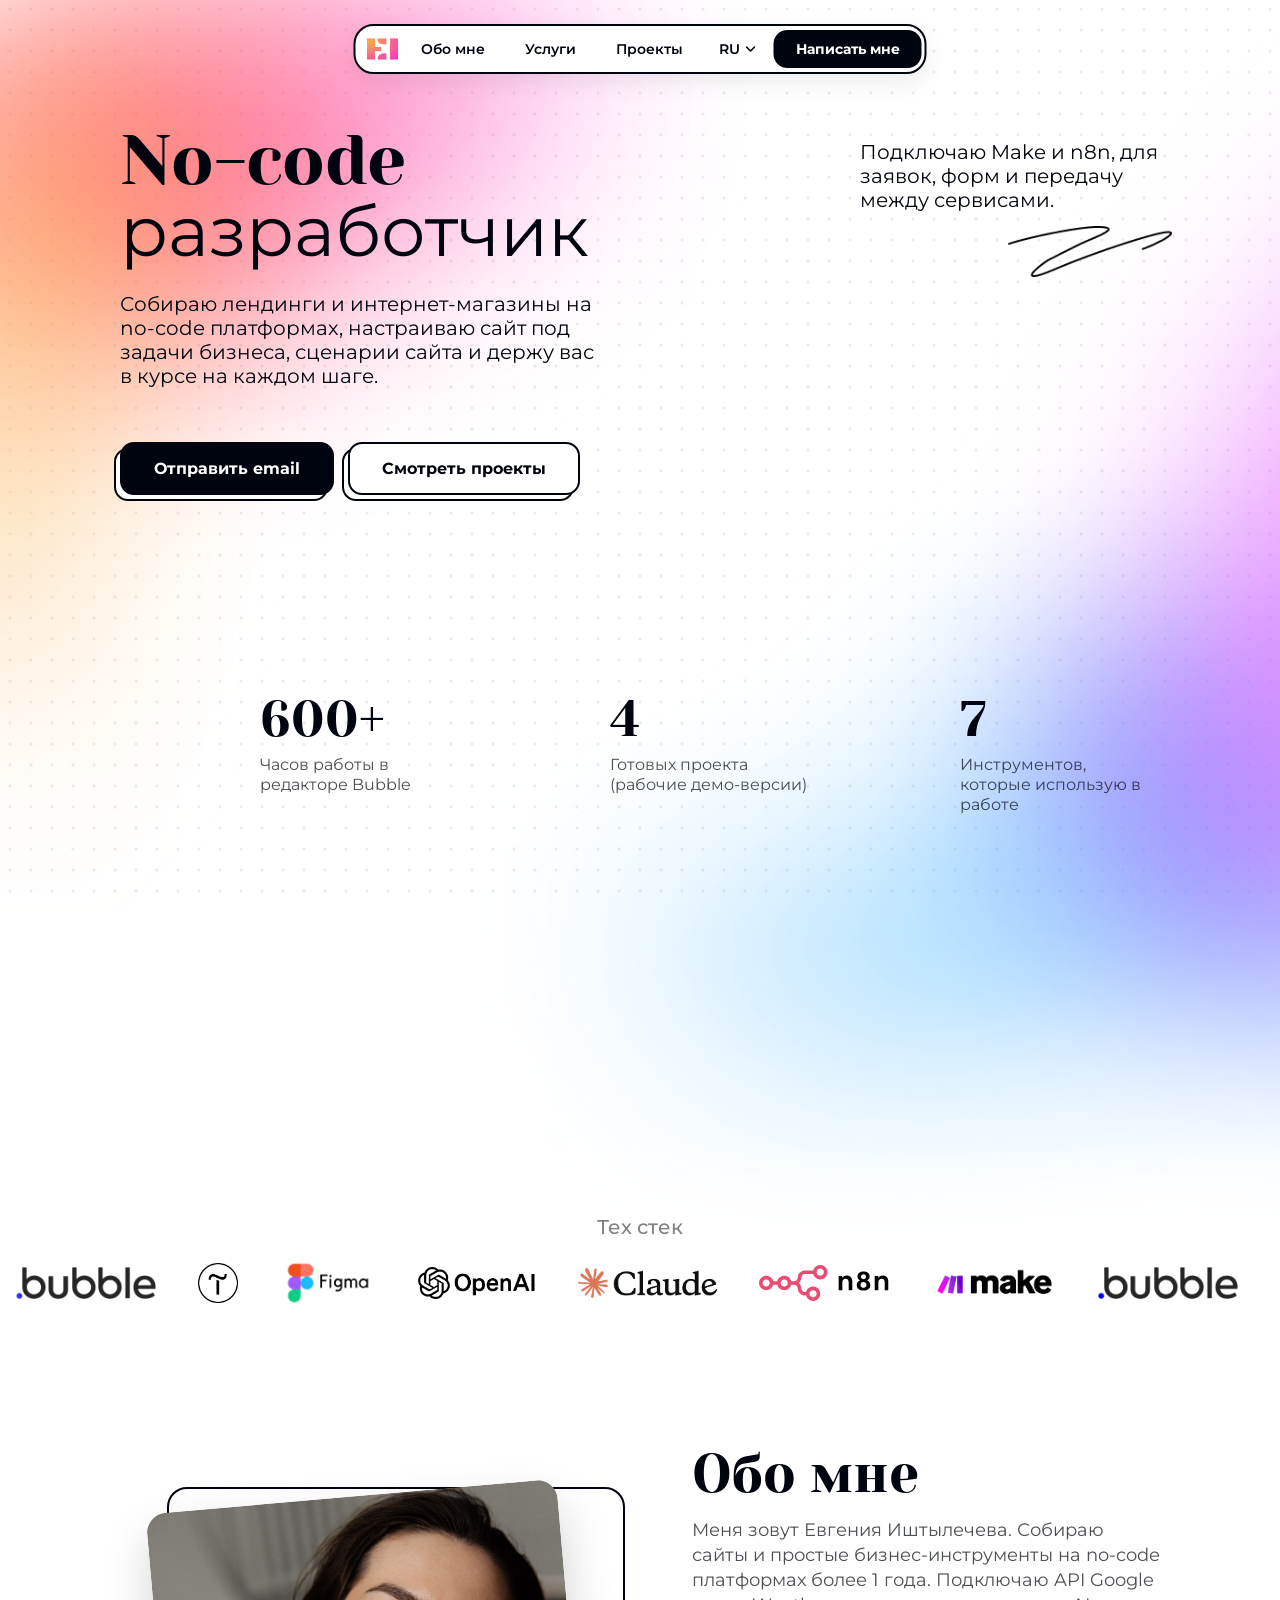
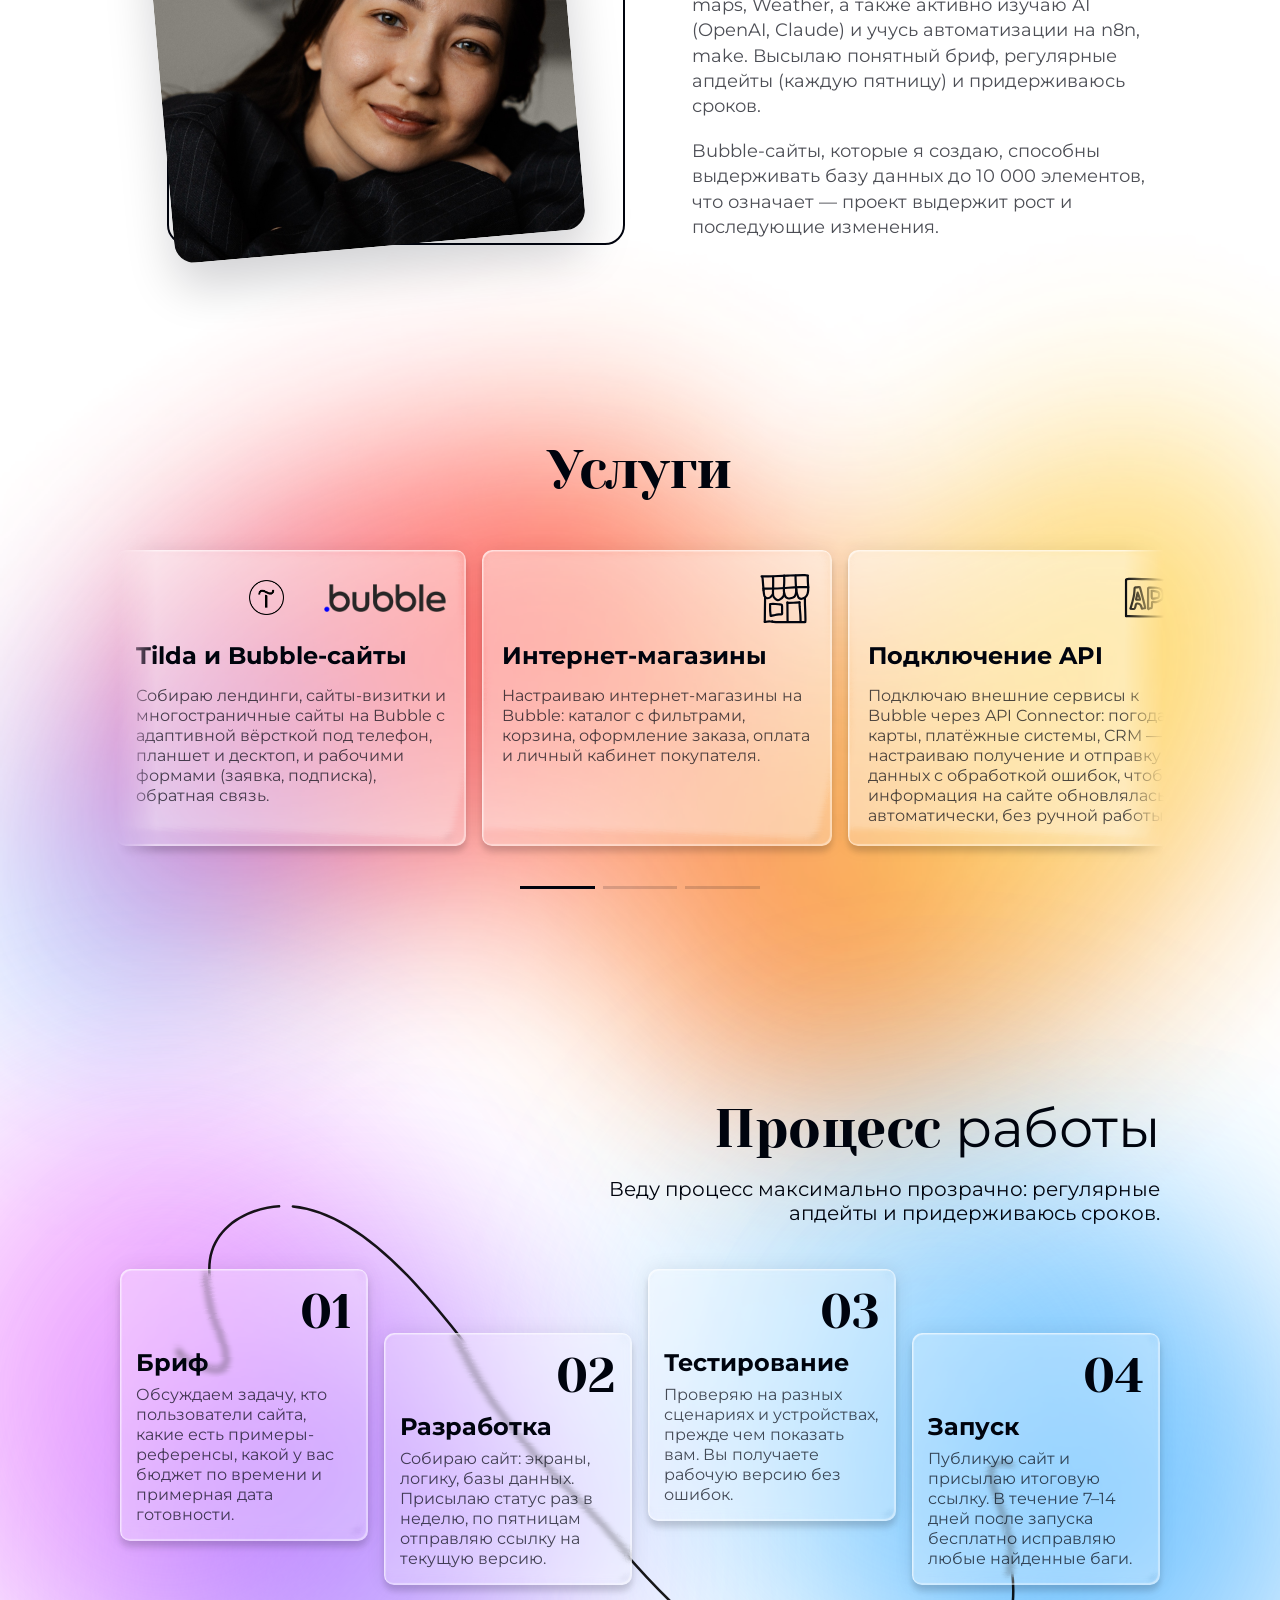
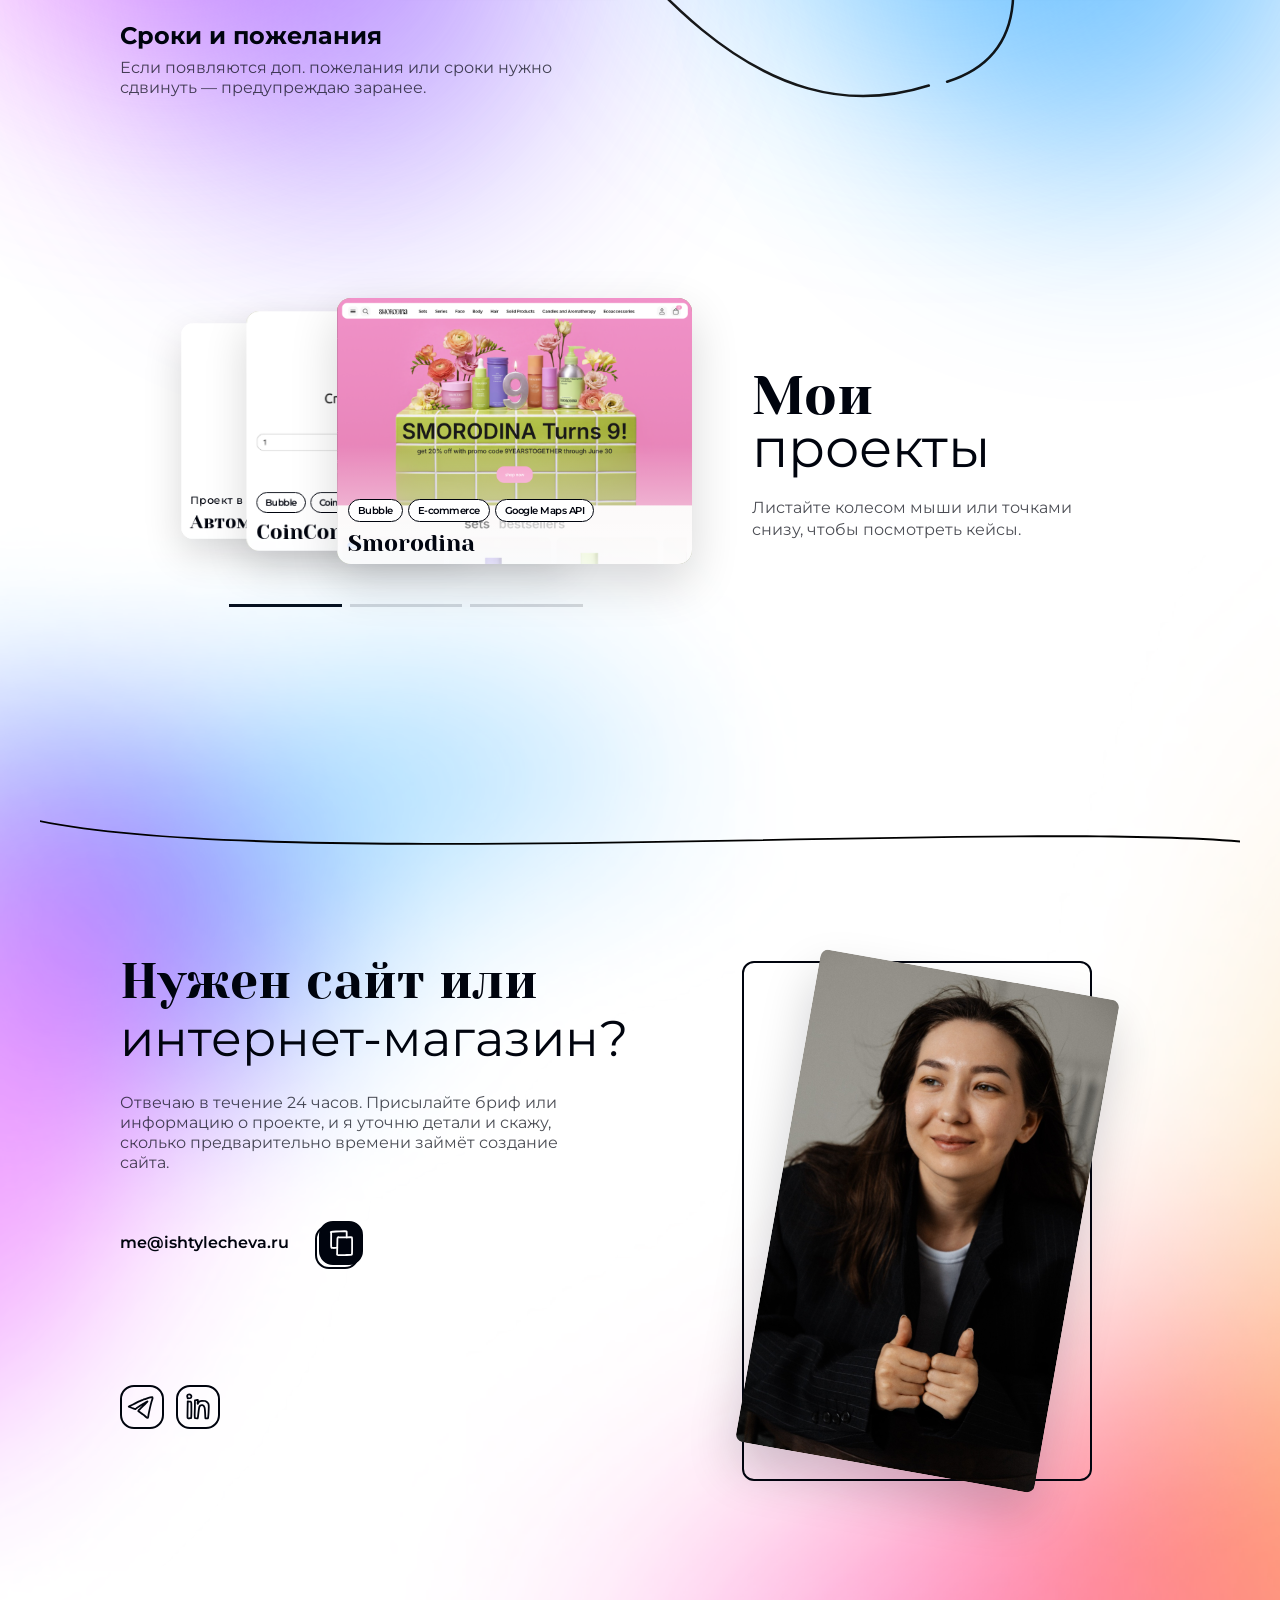
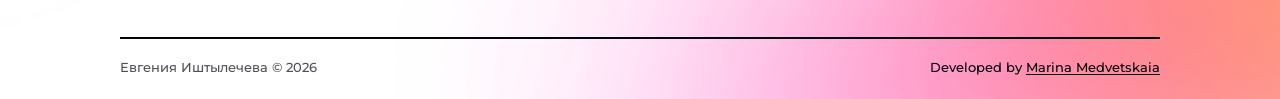
==== commit d826d43d: "Fix glass-card blur leaking onto text in data-saver browsers; hide certificates section Wrap the ser" ====
--- a/index.html
+++ b/index.html
@@ -12,7 +12,7 @@
 <link rel="icon" type="image/png" sizes="16x16" href="assets/favicon/favicon-16x16.png">
 <link rel="apple-touch-icon" href="assets/favicon/apple-touch-icon.png">
 <link rel="manifest" href="assets/favicon/site.webmanifest">
-<link rel="stylesheet" href="css/style.css?v=69">
+<link rel="stylesheet" href="css/style.css?v=70">
 </head>
 <body>
 
--- a/css/style.css
+++ b/css/style.css
@@ -1052,15 +1052,32 @@
   inset: 0;
   z-index: 0;
   border-radius: inherit;
-  backdrop-filter: blur(3px);
-  filter: url(#glass-distortion);
   pointer-events: none;
-  /* force this layer onto its own compositing layer immediately so the
-     backdrop-filter + SVG distortion is fully rendered from frame one —
-     otherwise the browser computes it a beat after the card's opacity/
-     transform reveal, making the glass look like it "loads in" separately */
-  will-change: backdrop-filter, transform;
-  transform: translateZ(0);
+}
+
+/* the glass blur/distortion only runs where backdrop-filter is actually
+   supported and enabled. Chromium-based "turbo"/data-saver browsers
+   (Yandex Browser, Atom, Sputnik) either drop backdrop-filter silently or
+   proxy the page through a compressed snapshot that can't render it —
+   without this @supports guard, those browsers were left with no usable
+   background layer at all, and the card's own rgba() tint plus the
+   inherited page background made the text/icons above it read as blurred.
+   The plain rgba(255, 255, 255, 0.25) background already set on
+   .service-card/.process-card itself is the fallback: a flat translucent
+   card with sharp text, no blur attempted. */
+@supports (backdrop-filter: blur(1px)) or (-webkit-backdrop-filter: blur(1px)) {
+  .process-card::before,
+  .service-card::before {
+    backdrop-filter: blur(3px);
+    -webkit-backdrop-filter: blur(3px);
+    filter: url(#glass-distortion);
+    /* force this layer onto its own compositing layer immediately so the
+       backdrop-filter + SVG distortion is fully rendered from frame one —
+       otherwise the browser computes it a beat after the card's opacity/
+       transform reveal, making the glass look like it "loads in" separately */
+    will-change: backdrop-filter, transform;
+    transform: translateZ(0);
+  }
 }
 
 .process-card::after,
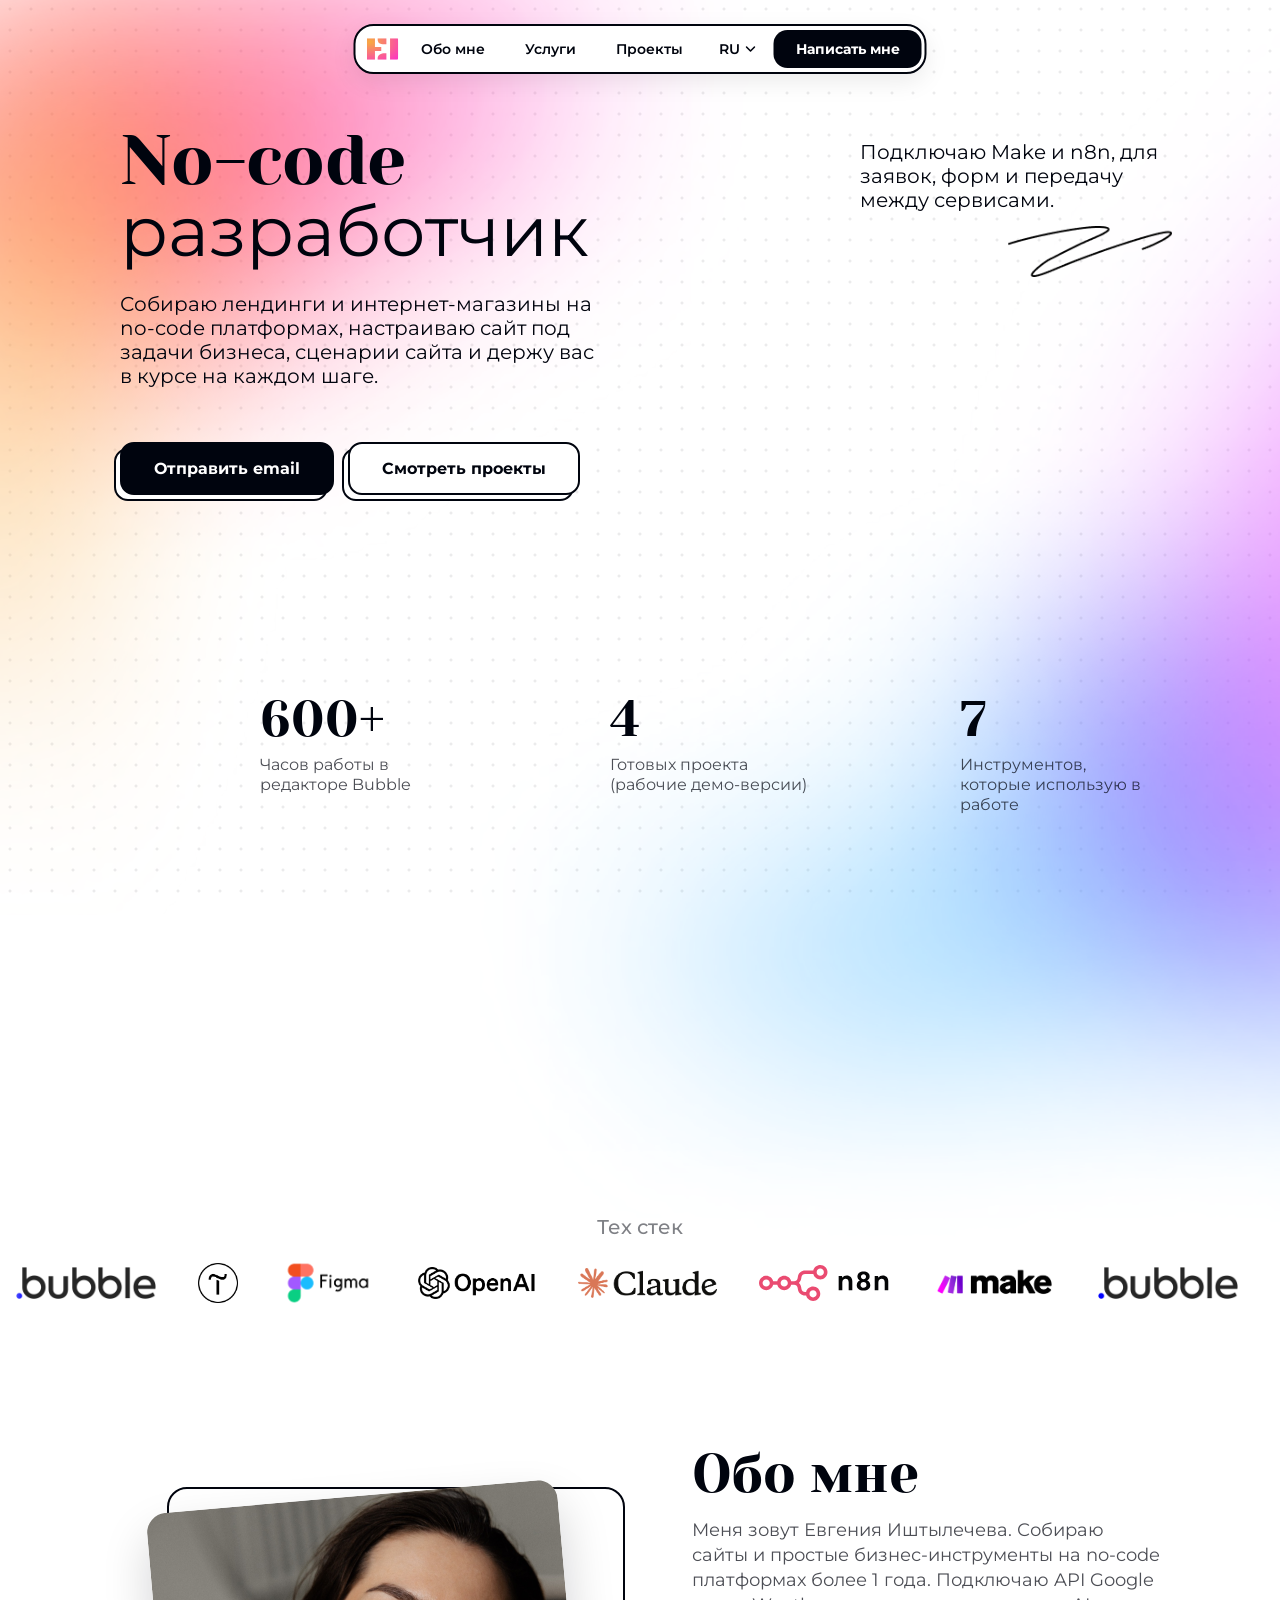
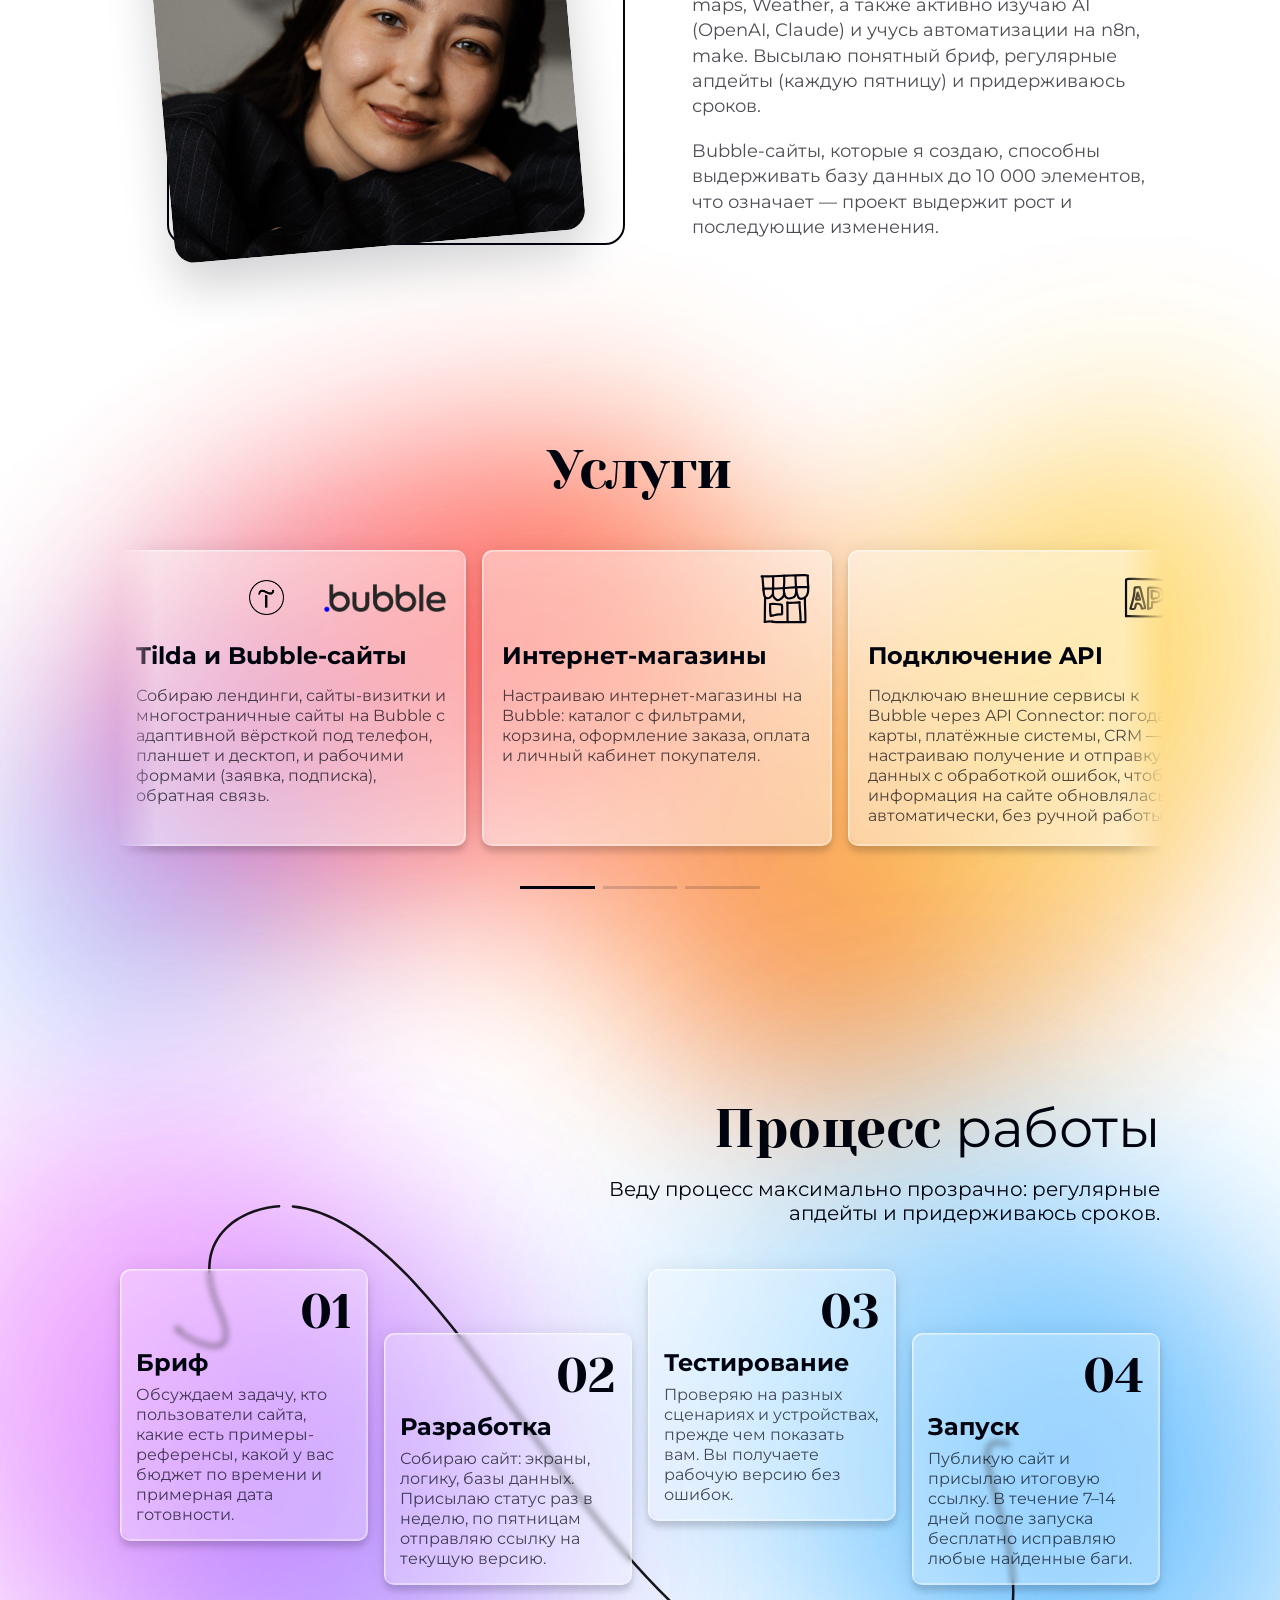
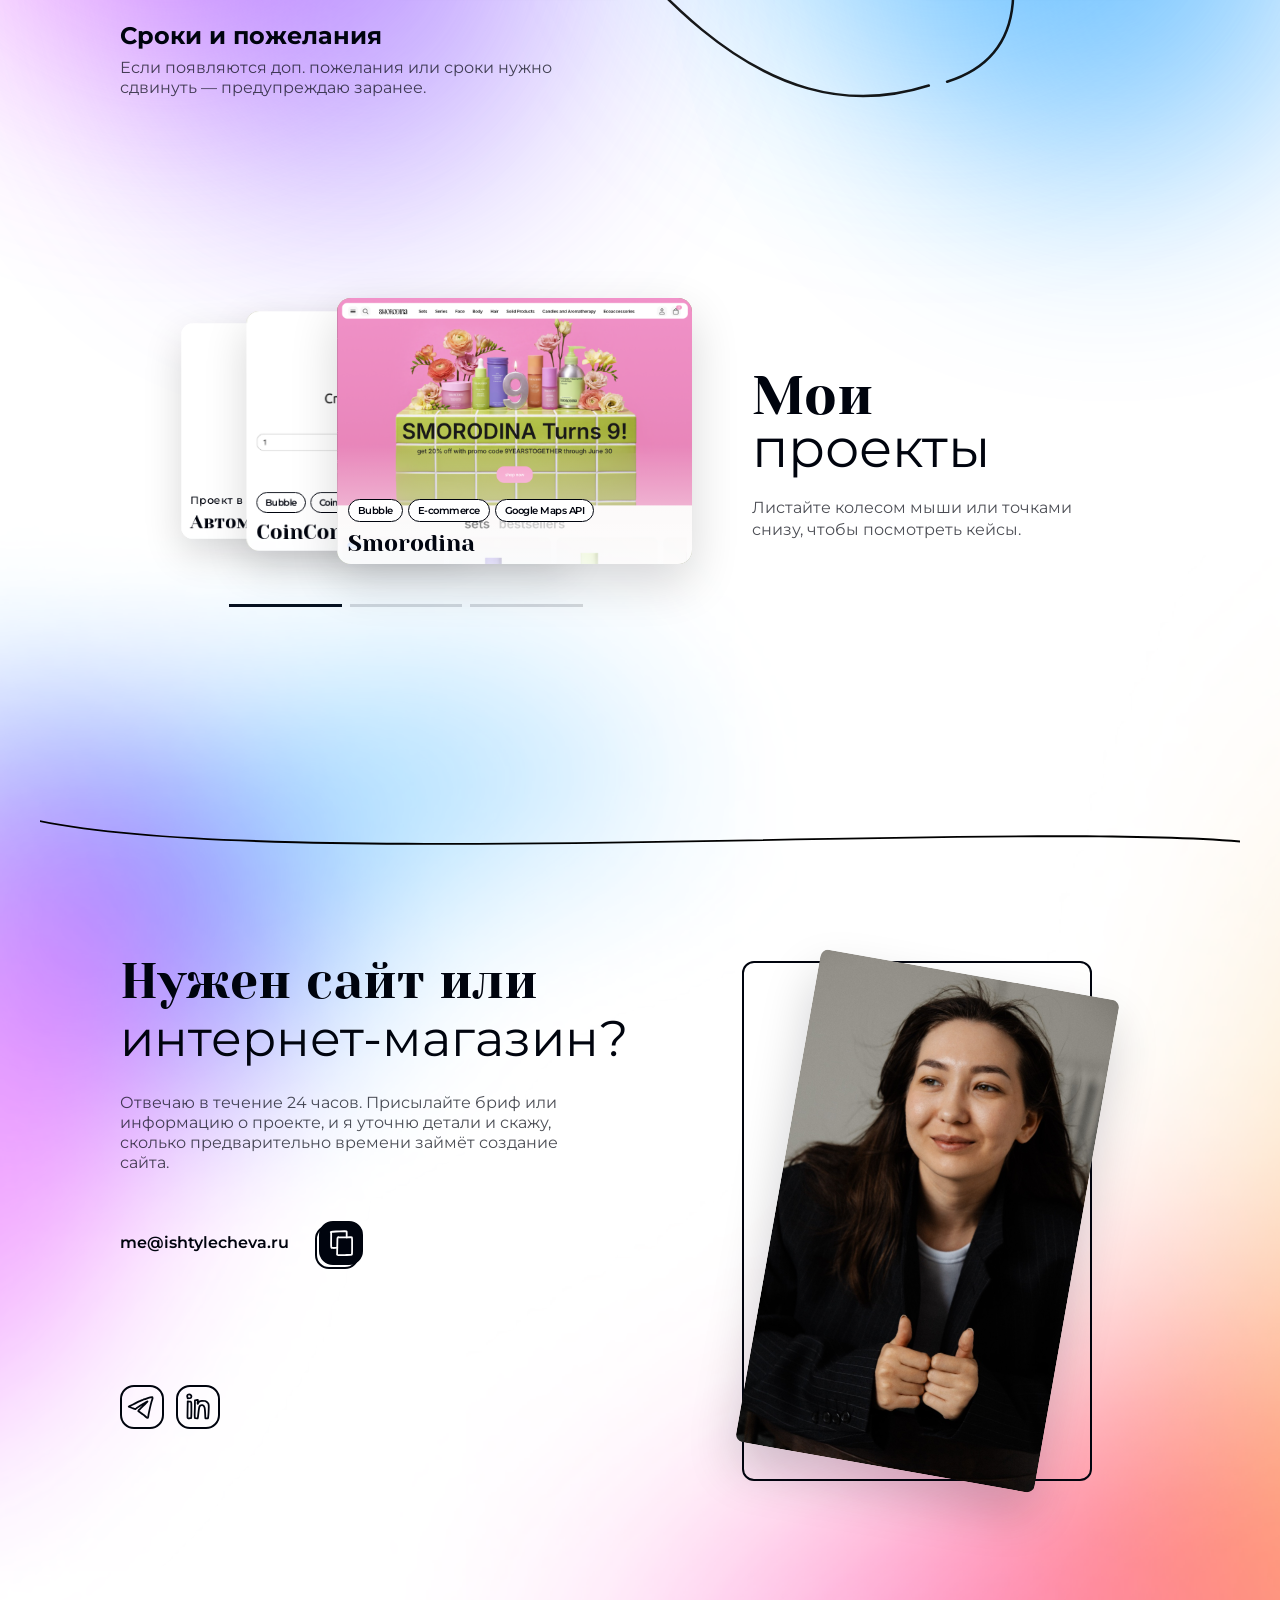
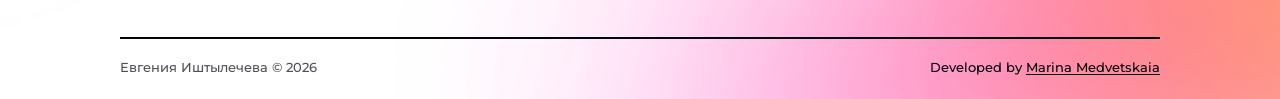
==== commit cf9afbed: "Fix real text blur in Chrome: split backdrop-filter from SVG distortion filter Combining backdrop-fi" ====
--- a/index.html
+++ b/index.html
@@ -12,26 +12,9 @@
 <link rel="icon" type="image/png" sizes="16x16" href="assets/favicon/favicon-16x16.png">
 <link rel="apple-touch-icon" href="assets/favicon/apple-touch-icon.png">
 <link rel="manifest" href="assets/favicon/site.webmanifest">
-<link rel="stylesheet" href="css/style.css?v=70">
+<link rel="stylesheet" href="css/style.css?v=71">
 </head>
 <body>
-
-<svg style="display:none" aria-hidden="true">
-  <filter id="glass-distortion" x="0%" y="0%" width="100%" height="100%" filterUnits="objectBoundingBox">
-    <feTurbulence type="fractalNoise" baseFrequency="0.001 0.005" numOctaves="1" seed="17" result="turbulence"/>
-    <feComponentTransfer in="turbulence" result="mapped">
-      <feFuncR type="gamma" amplitude="1" exponent="10" offset="0.5"/>
-      <feFuncG type="gamma" amplitude="0" exponent="1" offset="0"/>
-      <feFuncB type="gamma" amplitude="0" exponent="1" offset="0.5"/>
-    </feComponentTransfer>
-    <feGaussianBlur in="turbulence" stdDeviation="3" result="softMap"/>
-    <feSpecularLighting in="softMap" surfaceScale="5" specularConstant="1" specularExponent="100" lighting-color="white" result="specLight">
-      <fePointLight x="-200" y="-200" z="300"/>
-    </feSpecularLighting>
-    <feComposite in="specLight" operator="arithmetic" k1="0" k2="1" k3="1" k4="0" result="litImage"/>
-    <feDisplacementMap in="SourceGraphic" in2="softMap" scale="100" xChannelSelector="R" yChannelSelector="G"/>
-  </filter>
-</svg>
 
 <div class="site-dots" aria-hidden="true"></div>
 
--- a/css/style.css
+++ b/css/style.css
@@ -1055,27 +1055,31 @@
   pointer-events: none;
 }
 
-/* the glass blur/distortion only runs where backdrop-filter is actually
-   supported and enabled. Chromium-based "turbo"/data-saver browsers
-   (Yandex Browser, Atom, Sputnik) either drop backdrop-filter silently or
-   proxy the page through a compressed snapshot that can't render it —
-   without this @supports guard, those browsers were left with no usable
-   background layer at all, and the card's own rgba() tint plus the
-   inherited page background made the text/icons above it read as blurred.
-   The plain rgba(255, 255, 255, 0.25) background already set on
-   .service-card/.process-card itself is the fallback: a flat translucent
-   card with sharp text, no blur attempted. */
+/* the glass blur only runs where backdrop-filter is actually supported and
+   enabled — this is also the fallback for Chromium "turbo"/data-saver
+   browsers (Yandex Browser, Atom, Sputnik) that drop backdrop-filter
+   silently: without this @supports guard those browsers were left with no
+   usable background layer, and the card's own rgba() tint plus whatever
+   was behind it read as a blurred card. The plain rgba(255, 255, 255, 0.25)
+   background already set on .service-card/.process-card itself is that
+   fallback: a flat translucent card with sharp text, no blur attempted.
+
+   Deliberately NOT combining this with the old `filter: url(#glass-distortion)`
+   SVG warp on the same element — real (non-headless) Chrome has a known
+   rendering bug where backdrop-filter + a regular filter on one element
+   can rasterize the whole composited layer instead of sampling only what's
+   behind it, which visibly blurred the card's own text/icons sitting in
+   front. Pure backdrop-filter alone does not have this problem. */
 @supports (backdrop-filter: blur(1px)) or (-webkit-backdrop-filter: blur(1px)) {
   .process-card::before,
   .service-card::before {
     backdrop-filter: blur(3px);
     -webkit-backdrop-filter: blur(3px);
-    filter: url(#glass-distortion);
     /* force this layer onto its own compositing layer immediately so the
-       backdrop-filter + SVG distortion is fully rendered from frame one —
-       otherwise the browser computes it a beat after the card's opacity/
-       transform reveal, making the glass look like it "loads in" separately */
-    will-change: backdrop-filter, transform;
+       backdrop-filter is fully rendered from frame one — otherwise the
+       browser computes it a beat after the card's opacity/transform
+       reveal, making the glass look like it "loads in" separately */
+    will-change: backdrop-filter;
     transform: translateZ(0);
   }
 }
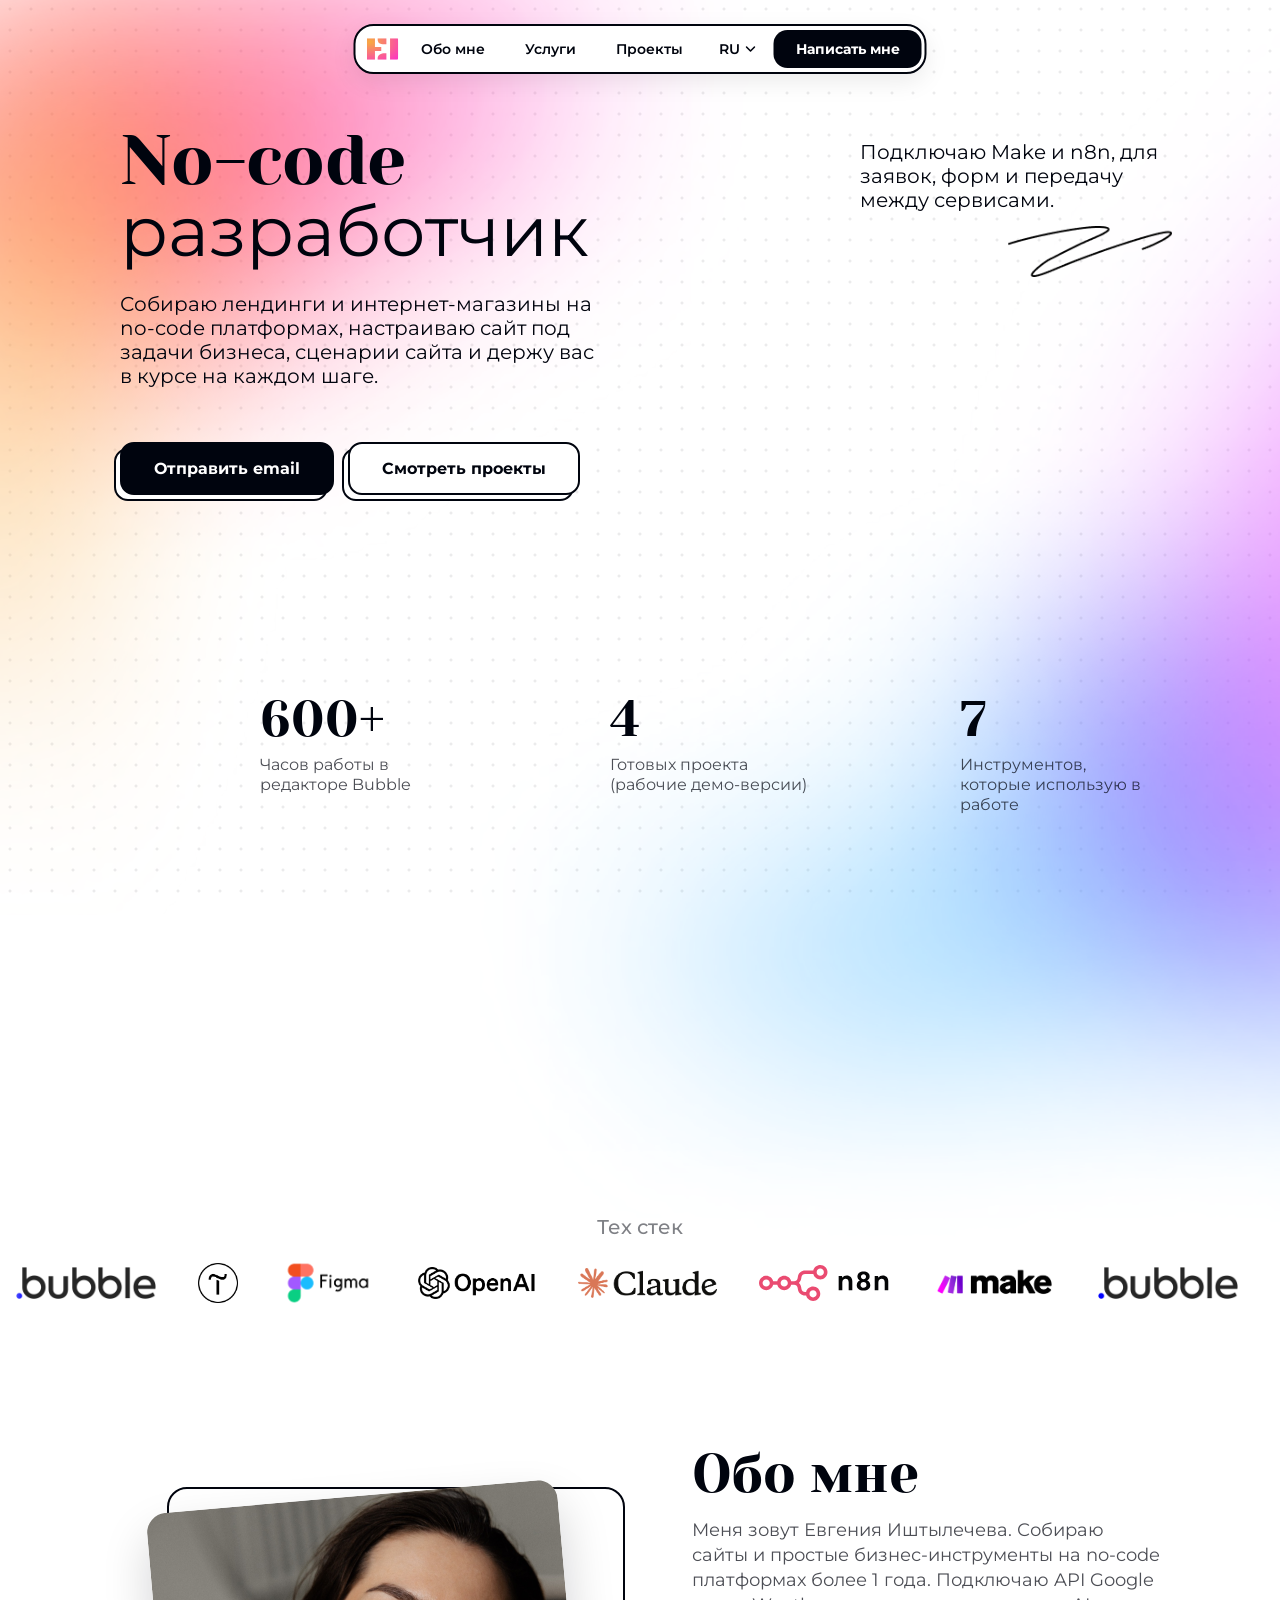
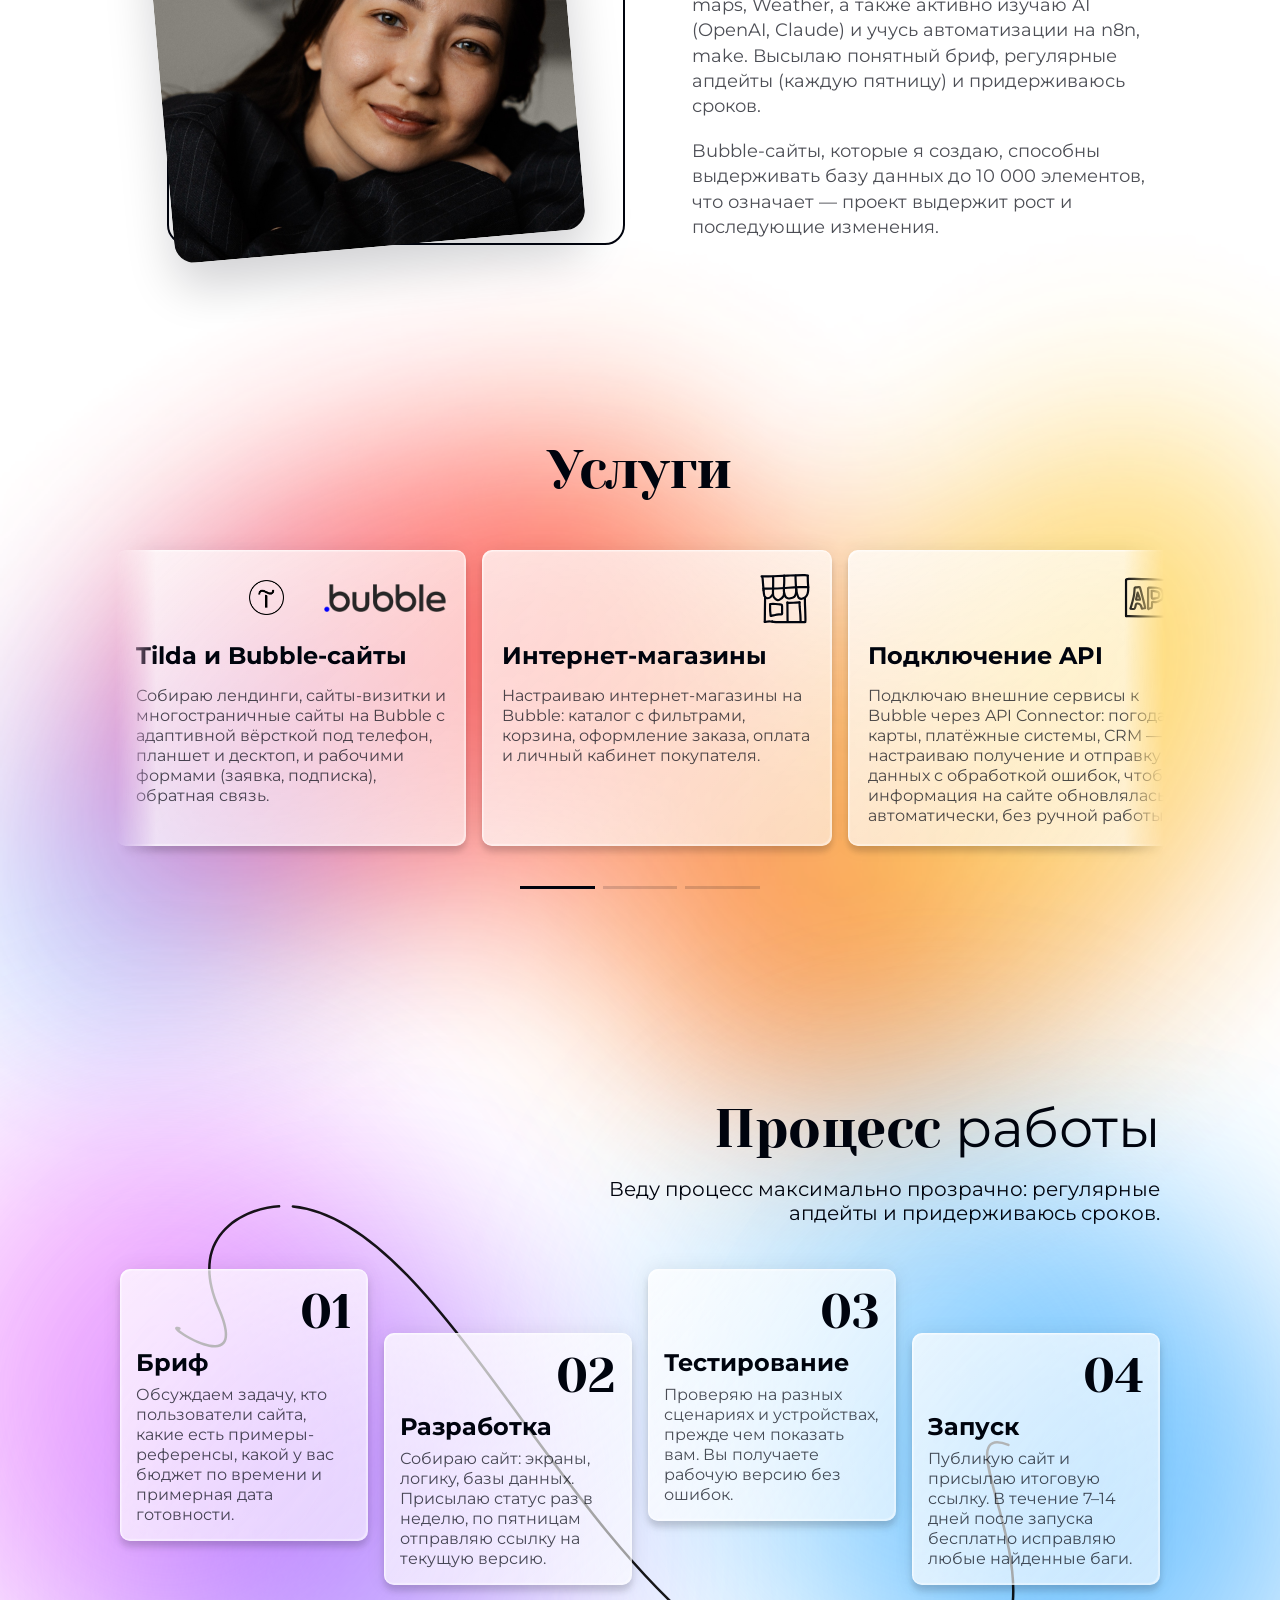
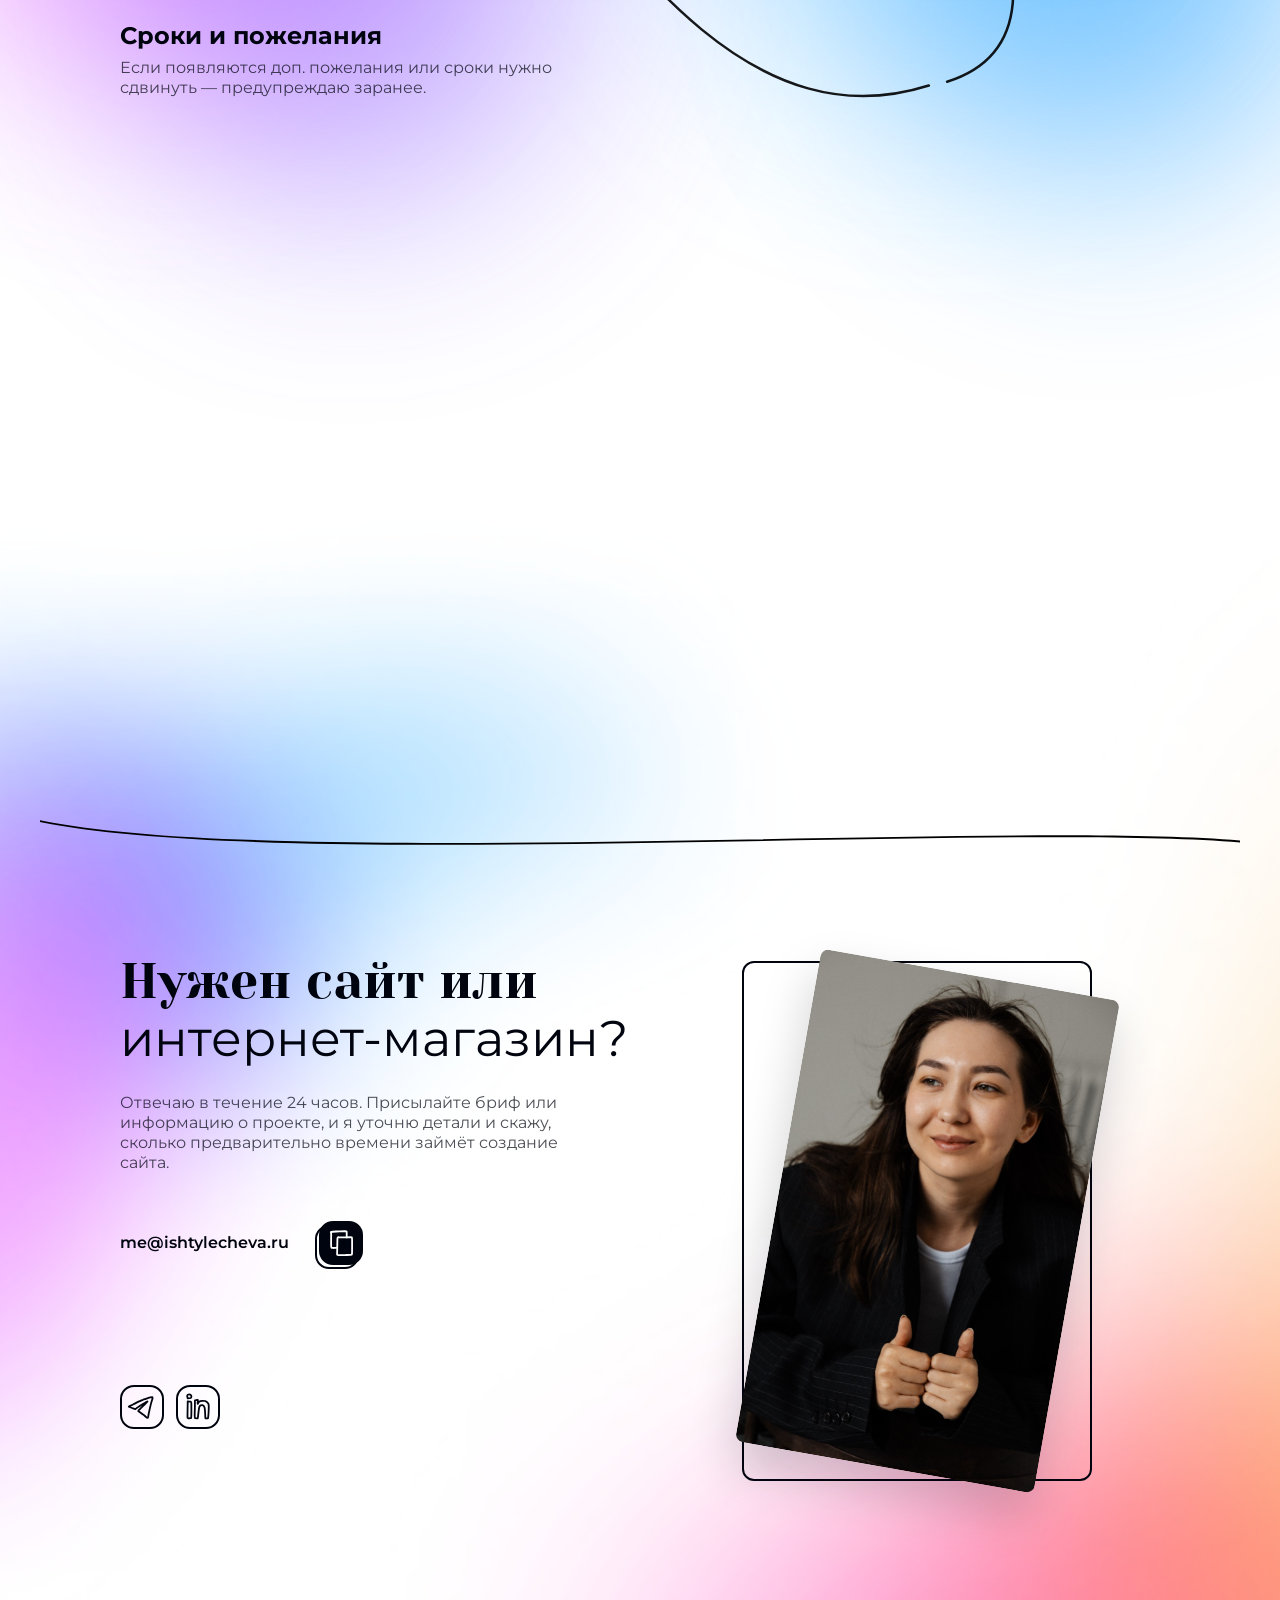
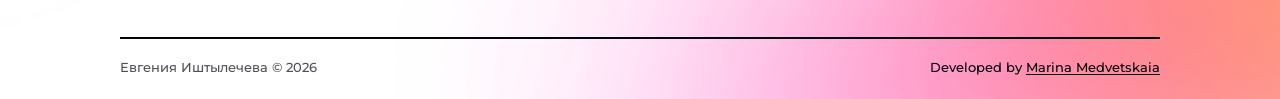
==== commit b6af9358: "Replace live backdrop-filter glass cards with a static gradient wash Real Chrome renders backdrop-fi" ====
--- a/index.html
+++ b/index.html
@@ -12,7 +12,7 @@
 <link rel="icon" type="image/png" sizes="16x16" href="assets/favicon/favicon-16x16.png">
 <link rel="apple-touch-icon" href="assets/favicon/apple-touch-icon.png">
 <link rel="manifest" href="assets/favicon/site.webmanifest">
-<link rel="stylesheet" href="css/style.css?v=71">
+<link rel="stylesheet" href="css/style.css?v=73">
 </head>
 <body>
 
--- a/css/style.css
+++ b/css/style.css
@@ -1035,7 +1035,7 @@
   display: flex;
   flex-direction: column;
   gap: 16px;
-  background: rgba(255, 255, 255, 0.25);
+  background: rgba(255, 255, 255, 0.55);
   border: none;
   box-shadow: 0 6px 6px rgba(0, 4, 14, 0.15), 0 0 20px rgba(0, 4, 14, 0.08);
   /* box-shadow keeps its own quick hover timing; opacity/transform ride along
@@ -1045,6 +1045,18 @@
   transition-delay: 0s, var(--d, 0s), var(--d, 0s);
 }
 
+/* This used to be a live backdrop-filter blur sampling the gradient behind
+   each card. Dropped entirely: real Chrome renders backdrop-filter at a
+   reduced raster quality while scrolling (to keep scrolling smooth) and
+   doesn't reliably refresh it to full quality afterwards — the card stayed
+   looking "blurry" (text included, since the whole tile gets the coarse
+   raster) until something elsewhere forced a full repaint, e.g. scrolling
+   all the way to the footer and back. That's a scroll-performance
+   characteristic of backdrop-filter itself, not something fixable by
+   adjusting isolation/will-change/transform on this element.
+   A static gradient wash gives the same glass sheen without ever sampling
+   "what's behind" — nothing to rasterize at reduced quality, so it can't
+   go blurry on scroll in any browser. */
 .process-card::before,
 .service-card::before {
   content: "";
@@ -1053,35 +1065,7 @@
   z-index: 0;
   border-radius: inherit;
   pointer-events: none;
-}
-
-/* the glass blur only runs where backdrop-filter is actually supported and
-   enabled — this is also the fallback for Chromium "turbo"/data-saver
-   browsers (Yandex Browser, Atom, Sputnik) that drop backdrop-filter
-   silently: without this @supports guard those browsers were left with no
-   usable background layer, and the card's own rgba() tint plus whatever
-   was behind it read as a blurred card. The plain rgba(255, 255, 255, 0.25)
-   background already set on .service-card/.process-card itself is that
-   fallback: a flat translucent card with sharp text, no blur attempted.
-
-   Deliberately NOT combining this with the old `filter: url(#glass-distortion)`
-   SVG warp on the same element — real (non-headless) Chrome has a known
-   rendering bug where backdrop-filter + a regular filter on one element
-   can rasterize the whole composited layer instead of sampling only what's
-   behind it, which visibly blurred the card's own text/icons sitting in
-   front. Pure backdrop-filter alone does not have this problem. */
-@supports (backdrop-filter: blur(1px)) or (-webkit-backdrop-filter: blur(1px)) {
-  .process-card::before,
-  .service-card::before {
-    backdrop-filter: blur(3px);
-    -webkit-backdrop-filter: blur(3px);
-    /* force this layer onto its own compositing layer immediately so the
-       backdrop-filter is fully rendered from frame one — otherwise the
-       browser computes it a beat after the card's opacity/transform
-       reveal, making the glass look like it "loads in" separately */
-    will-change: backdrop-filter;
-    transform: translateZ(0);
-  }
+  background: linear-gradient(135deg, rgba(255, 255, 255, 0.45), rgba(255, 255, 255, 0.05));
 }
 
 .process-card::after,
@@ -1422,7 +1406,7 @@
   overflow: hidden;
   border-radius: 10px;
   padding: 16px;
-  background: rgba(255, 255, 255, 0.25);
+  background: rgba(255, 255, 255, 0.55);
   border: none;
   box-shadow: 0 6px 6px rgba(0, 4, 14, 0.15), 0 0 20px rgba(0, 4, 14, 0.08);
   /* box-shadow keeps its own quick hover timing; opacity/transform ride along
